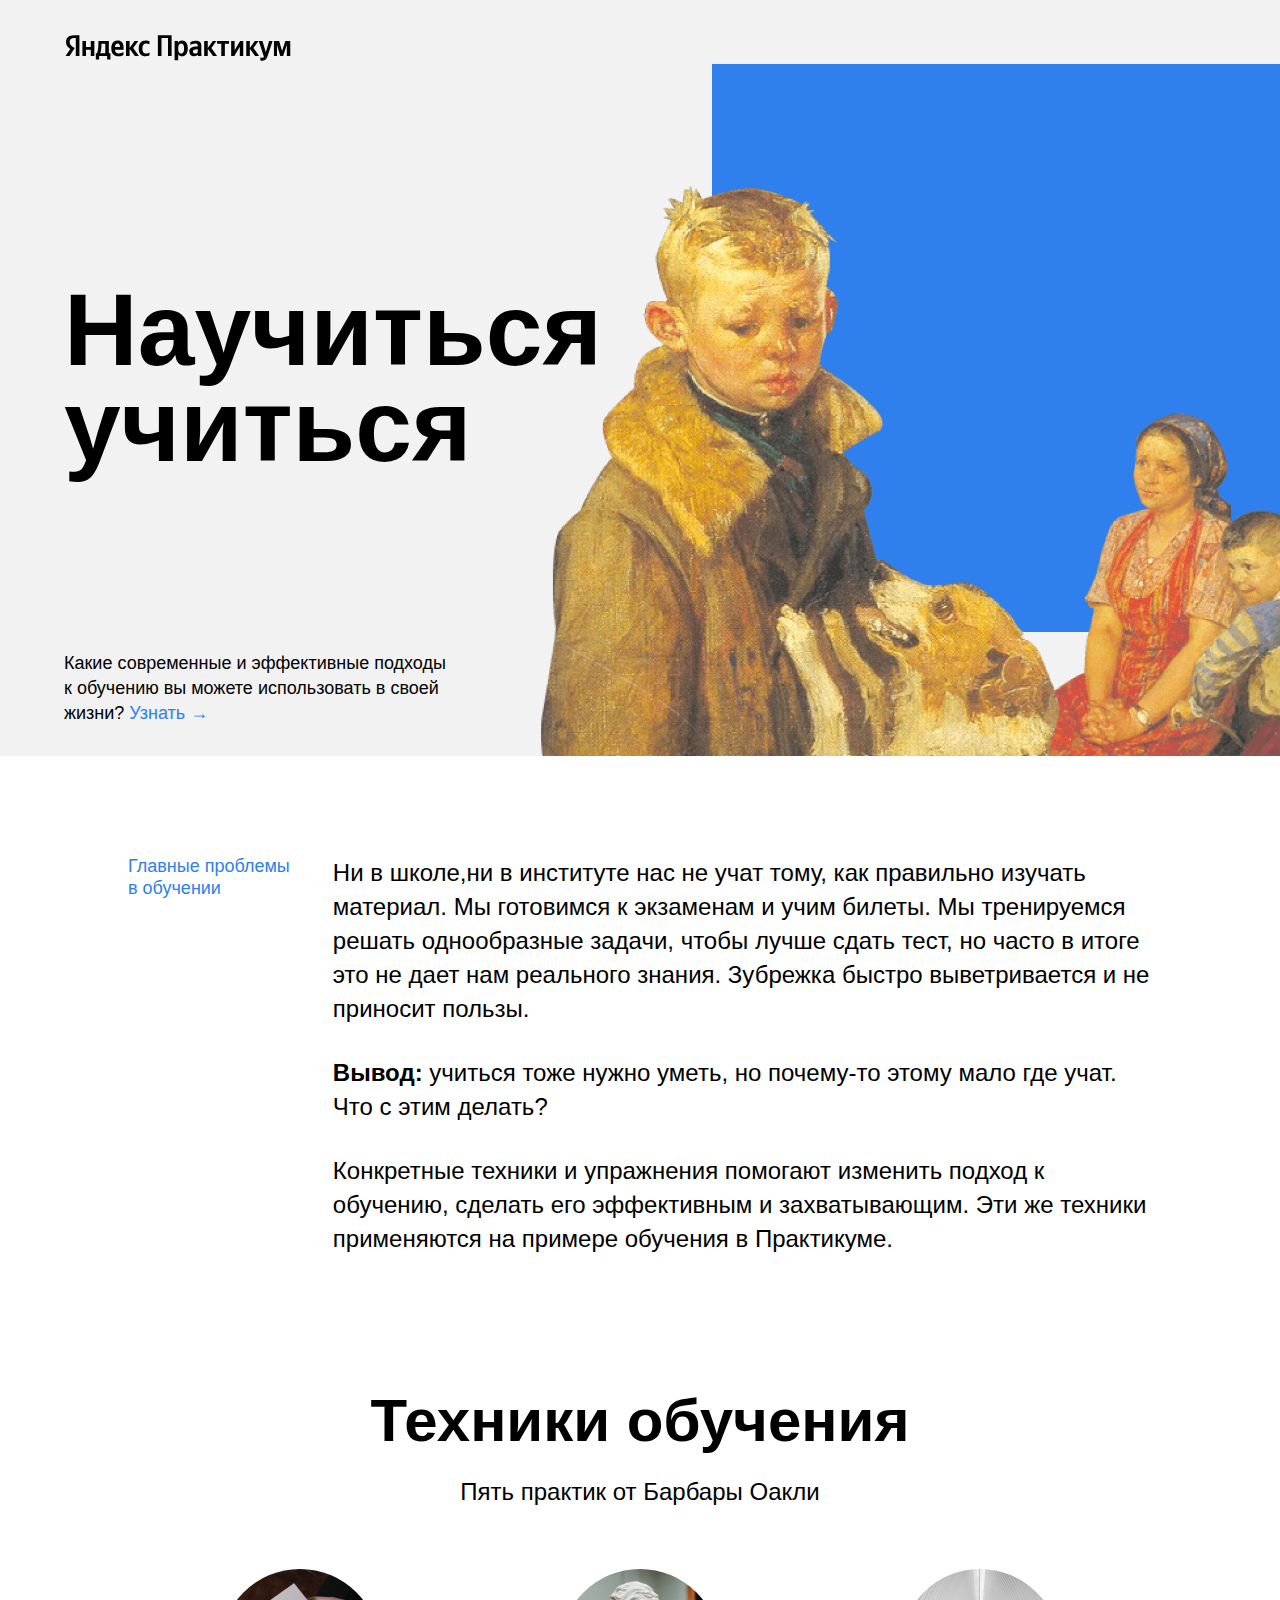
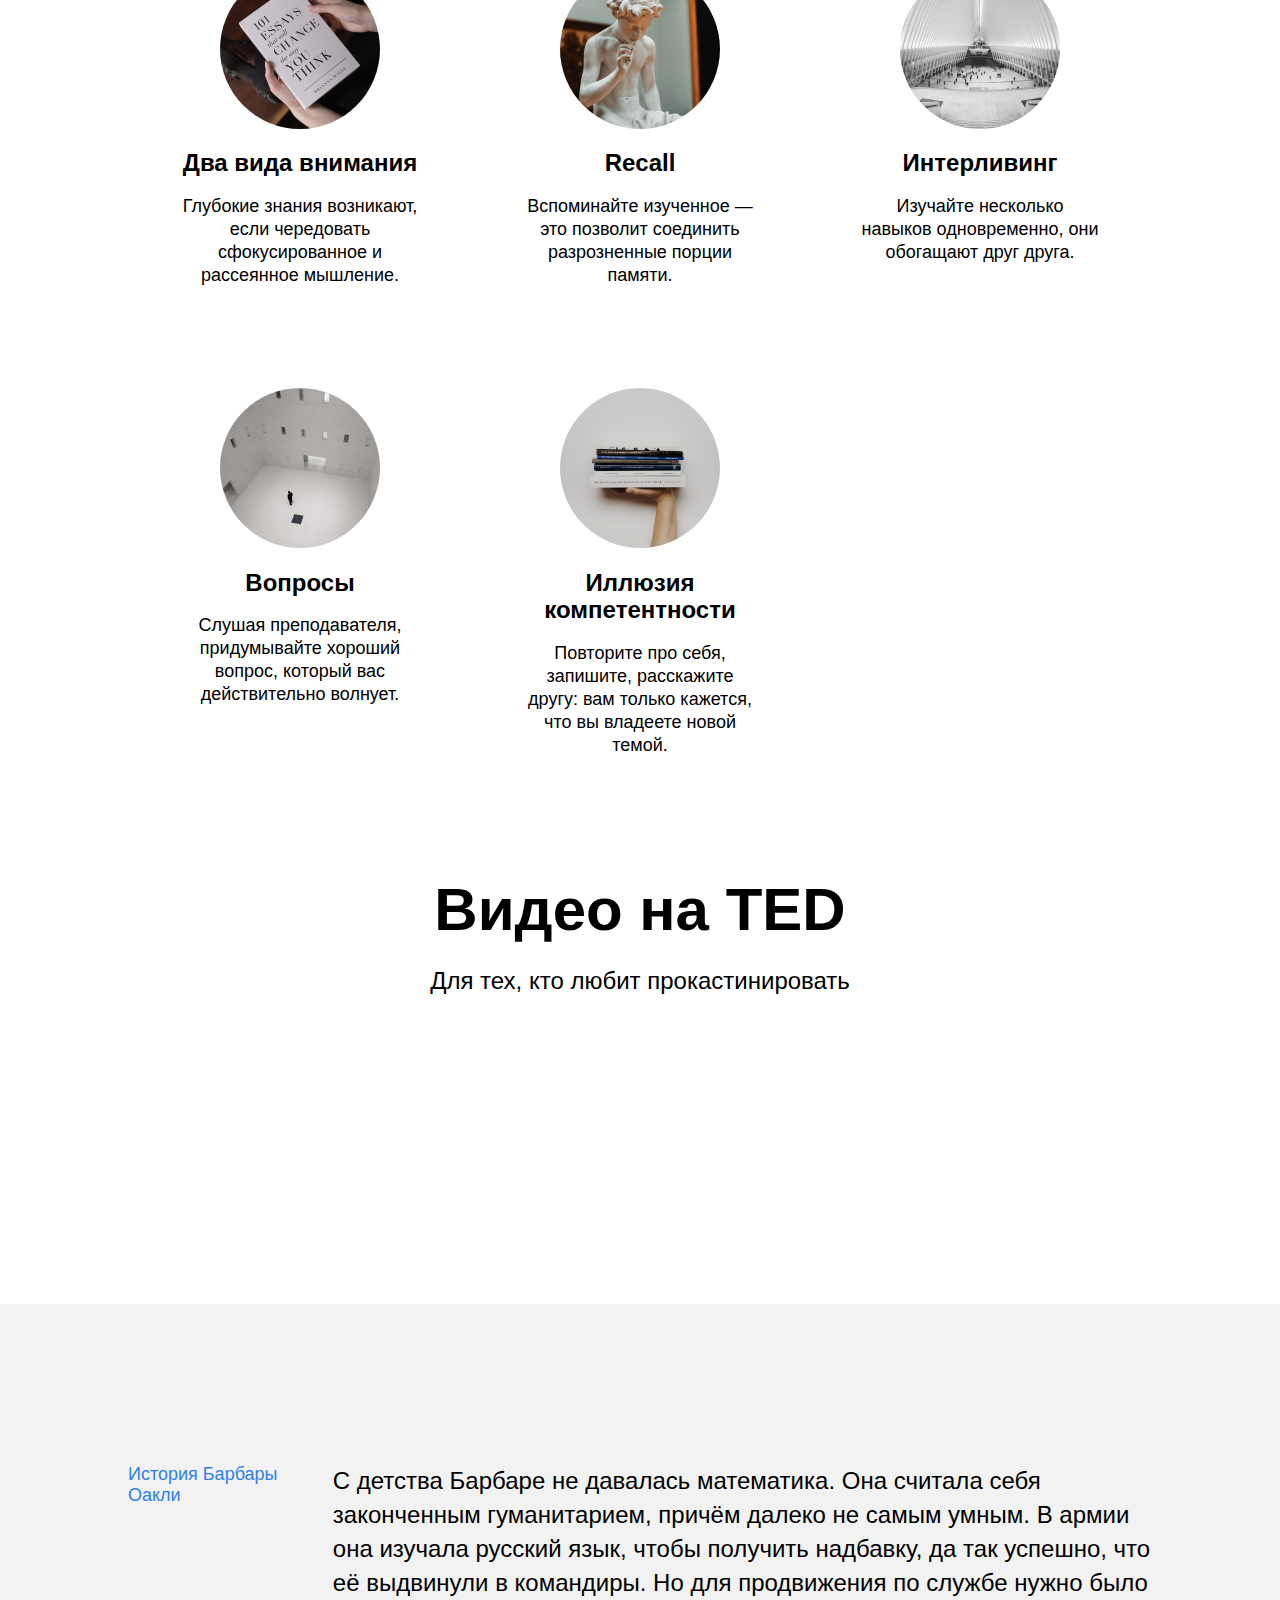
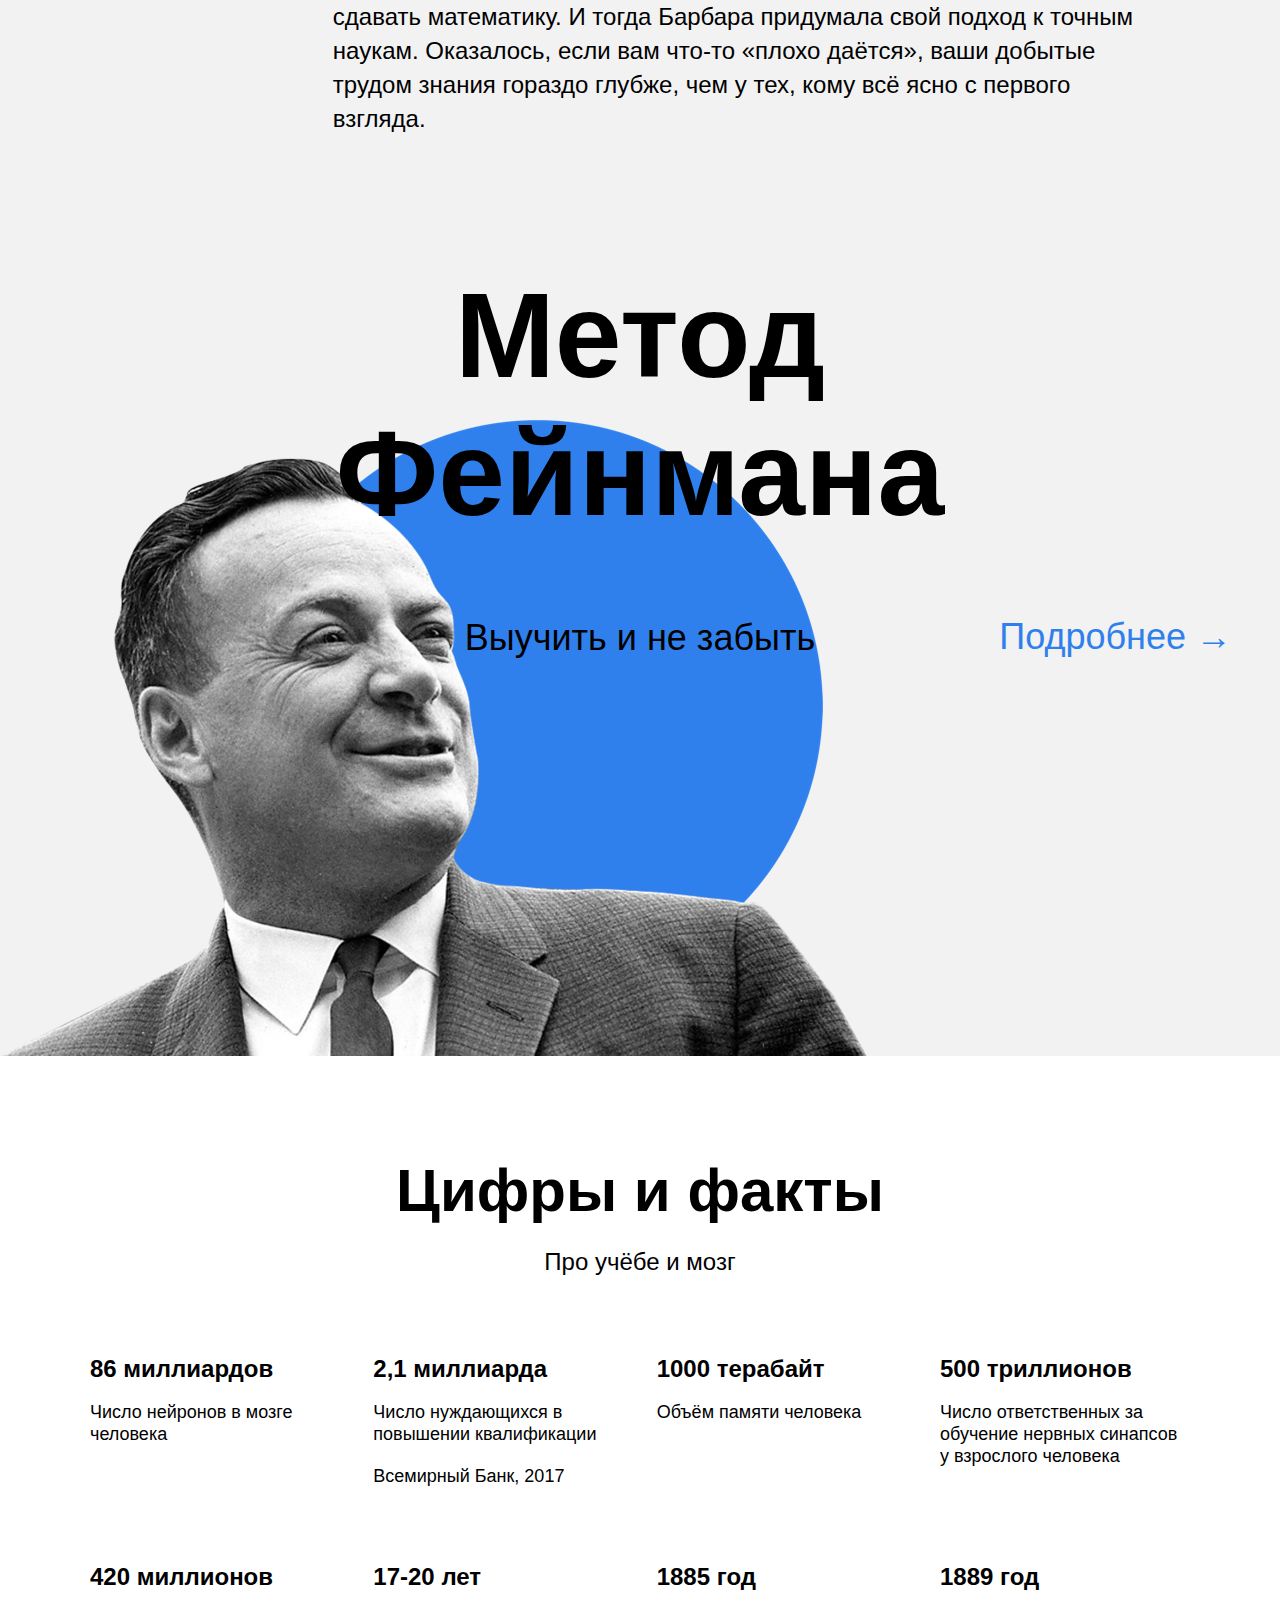
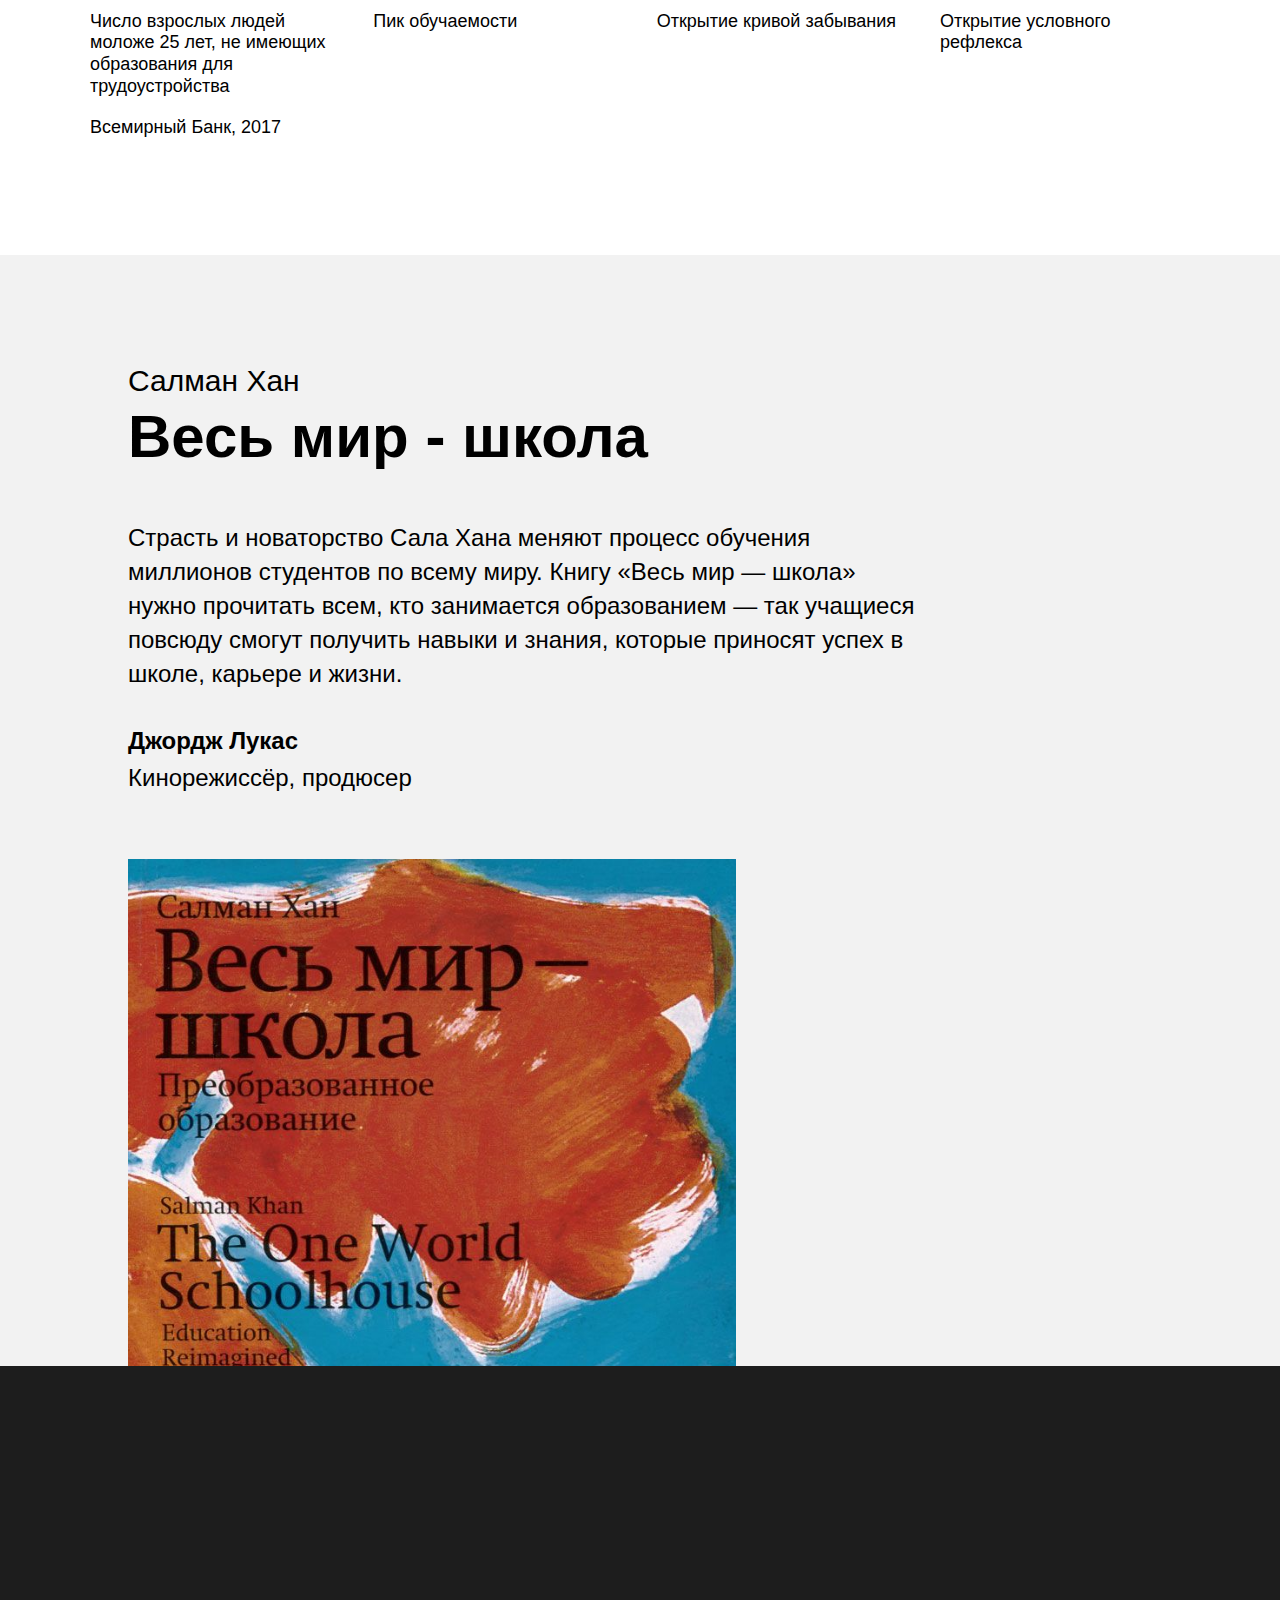
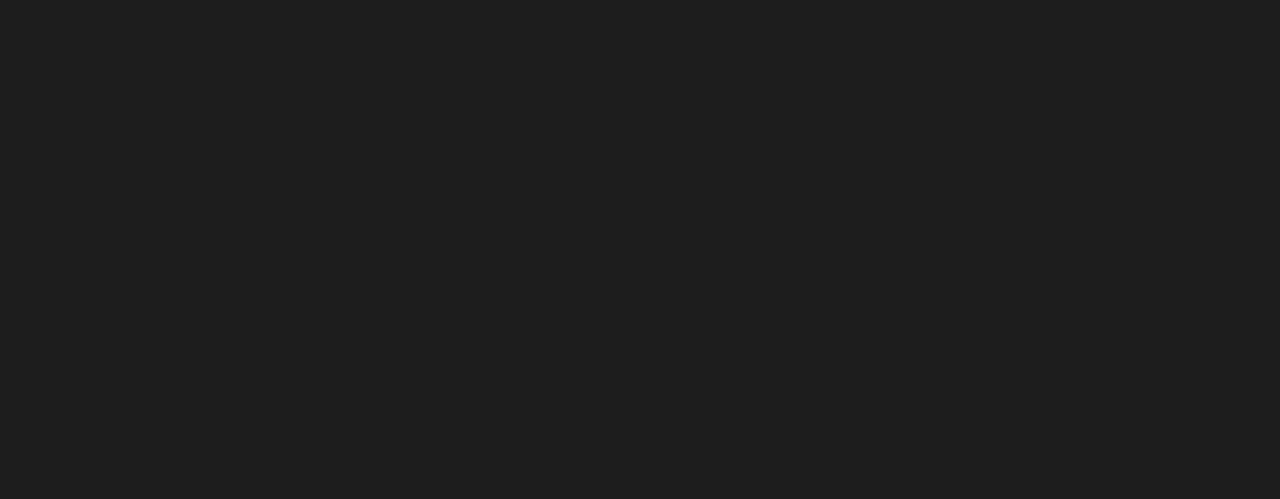
==== index.html @ 9d87e8eb "First sprint" ====
<!DOCTYPE html>
<html lang="ru">
<head>
  <meta charset="UTF-8">
  <meta name="viewport" content="width=device-width, initial-scale=1.0">
  <meta name="description" content="">
  <link rel="stylesheet" href="./assets/normalize.css">
  <link rel="stylesheet" href="./pages/homepage.css">
  <title>Яндекс.Практикум</title>
</head>
<body>
  <div class="page">
    <header class="header">
      <div class="header__logo"><img src="./assets/images/logo_place_header.svg" alt="Яндекс Практикум"></div>
      <h1 class="header__title">Научиться учиться</h1>
      <p class="header__subtitle">Какие современные и эффективные подходы к обучению вы можете использовать в своей жизни? <a class="header__link" href="#" target="_blank">Узнать →</a></p>
      <div class="header__illustration"><img src="./assets/images/header-image.png" alt="Мальчик с собакой"></div>
      <div class="header__square rotate"></div>
    </header>

    <div class="content">

      <section class="description">
        <div class="two__columns">
          <h1 class="two__columns-brief">Главные проблемы в обучении</h1>
          <div class="two__columns-main-text">
            <p class="two__columns-paragraph">
              Ни в школе,ни в институте нас не учат тому, как правильно
              изучать материал. Мы готовимся к экзаменам и учим билеты. Мы
              тренируемся решать однообразные задачи, чтобы лучше сдать тест,
              но часто в итоге это не дает нам реального знания. Зубрежка
              быстро выветривается и не приносит пользы.
            </p>
            <p class="two__columns-paragraph">
              <span class="two__columns-span-accent">Вывод:</span> учиться
              тоже нужно уметь, но почему-то этому мало где учат. Что с этим
              делать?
            </p>
            <p class="two__columns-paragraph">
              Конкретные техники и упражнения помогают изменить подход к
              обучению, сделать его эффективным и захватывающим. Эти же
              техники применяются на примере обучения в Практикуме.
            </p>
          </div>
        </div>
      </section>


      <section class="techniques">
        <h2 class="section__title">Техники обучения</h2>
        <p class="section__subtitle">Пять практик от Барбары Оакли</p>
        <div class="cards">
          <div class="cards__item">
            <img class="cards__image" src="./assets/images/cards-attention.png" alt="Два вида внимания">
            <h1 class="cards__title">Два вида внимания</h1>
            <p class="cards__description">Глубокие знания возникают, если чередовать сфокусированное и рассеянное мышление.</p>
          </div>
          <div class="cards__item">
            <img class="cards__image" src="./assets/images/cards-recall.png" alt="Recall">
            <h1 class="cards__title">Recall</h1>
            <p class="cards__description">Вспоминайте изученное — это позволит соединить разрозненные порции памяти.</p>
          </div>
          <div class="cards__item">
            <img class="cards__image" src="./assets/images/cards-interliving.png" alt="Интерливинг">
            <h1 class="cards__title">Интерливинг</h1>
            <p class="cards__description">Изучайте несколько навыков одновременно, они обогащают друг друга.</p>
          </div>
          <div class="cards__item">
            <img class="cards__image" src="./assets/images/cards-question.png" alt="Recall">
            <h1 class="cards__title">Вопросы</h1>
            <p class="cards__description">Слушая преподавателя, придумывайте хороший вопрос, который вас действительно волнует.</p>
          </div>
          <div class="cards__item">
            <img class="cards__image" src="./assets/images/cards-competence.png" alt="Интерливинг">
            <h1 class="cards__title">Иллюзия компетентности</h1>
            <p class="cards__description">Повторите про себя, запишите, расскажите другу: вам только кажется, что вы владеете новой темой.</p>
          </div>
        </div>
      </section>


      <section class="video">
        <h2 class="section__title">Видео на TED</h2>
        <p class="section__subtitle">Для тех, кто любит прокастинировать</p>
        <div class="video__iframes">
            <div class="video__iframe"><iframe width="515" height="316" src="https://www.youtube.com/embed/arj7oStGLkU" title="YouTube video player" frameborder="0" allow="accelerometer; autoplay; clipboard-write; encrypted-media; gyroscope; picture-in-picture; web-share" allowfullscreen></iframe></div>
            <div class="video__iframe"><iframe width="515" height="316" src="https://www.youtube.com/embed/5MgBikgcWnY" title="YouTube video player" frameborder="0" allow="accelerometer; autoplay; clipboard-write; encrypted-media; gyroscope; picture-in-picture; web-share" allowfullscreen></iframe></div>
        </div>
      </section>


      <section class="oakley">
        <div class="two__columns">
            <h1 class="two__columns-brief">История Барбары Оакли</h1>
            <div class="two__columns-main-text">
              <p class="two__columns-paragraph">
                С детства Барбаре не давалась математика. Она считала себя законченным гуманитарием, причём далеко не самым умным. В армии она изучала русский язык, чтобы получить надбавку, да так успешно, что её выдвинули в командиры. Но для продвижения по службе нужно было сдавать математику. И тогда Барбара придумала свой подход к точным наукам. Оказалось, если вам что-то «плохо даётся», ваши добытые трудом знания гораздо глубже, чем у тех, кому всё ясно с первого взгляда.
              </p>
            </div>
        </div>        
      </section>


      <section class="feynman">
        <div class="feynman__title">
          <h1>Метод Фейнмана</h1>
        </div>
        <div class="feynman__subtitle">
          <p>Выучить и не забыть</p>         
        </div>
        <a href="#" class="feynman__link">Подробнее →</a>
        <div class="feynman__image">
        </div>
      </section>


      <section class="digits">
        <h2 class="section__title">Цифры и факты</h2>
        <p class="section__subtitle">Про учёбе и мозг</p>
        <div class="digits__table">
          <div class="digits__table-cell">
            <h1 class="digits__table-heading">86 миллиардов</h1>
            <p class="digits__table-text">Число нейронов в мозге человека</p>
          </div>
          <div class="digits__table-cell">
            <h1 class="digits__table-heading">2,1 миллиарда</h1>
            <p class="digits__table-text">Число нуждающихся в повышении квалификации </p>
            <p class="digits__table-text">Всемирный Банк, 2017</p>
          </div>
          <div class="digits__table-cell">
            <h1 class="digits__table-heading">1000 терабайт</h1>
            <p class="digits__table-text">Объём памяти человека</p>
          </div>
          <div class="digits__table-cell">
            <h1 class="digits__table-heading">500 триллионов</h1>
            <p class="digits__table-text">Число ответственных за обучение нервных синапсов у взрослого человека</p>
          </div>
          <div class="digits__table-cell">
            <h1 class="digits__table-heading">420 миллионов</h1>
            <p class="digits__table-text">Число взрослых людей моложе 25 лет, не имеющих образования для трудоустройства
            <p class="digits__table-text">Всемирный Банк, 2017</p>
            </p>
          </div>
          <div class="digits__table-cell">
            <h1 class="digits__table-heading">17-20 лет</h1>
            <p class="digits__table-text">Пик обучаемости</p>
          </div>
          <div class="digits__table-cell">
            <h1 class="digits__table-heading">1885 год</h1>
            <p class="digits__table-text">Открытие кривой забывания</p>
          </div>
          <div class="digits__table-cell">
            <h1 class="digits__table-heading">1889 год</h1>
            <p class="digits__table-text">Открытие условного рефлекса</p>
          </div>
        </div>
      </section>

      <section class="khan">
        <div class="khan__container">
          <p class="khan__author">Салман Хан</p>
          <h1 class="khan__title">Весь мир - школа</h1>
          <blockquote class="khan__quote">Страсть и новаторство Сала Хана меняют процесс обучения миллионов студентов по всему миру. Книгу «Весь мир — школа» нужно прочитать всем, кто занимается образованием — так учащиеся повсюду смогут получить навыки и знания, которые приносят успех в школе, карьере и жизни.</blockquote>
          <p class="khan__quote-author">Джордж Лукас</p>
          <div class="khan__quote-author-subline">Кинорежиссёр, продюсер</div>
          <div class="khan__book-container">
            <div class="khan__book-pic">
              <img src="./assets/images/khan-book.jpg" alt="Книга Салман Хана Весь мир — школа">
            </div>
            <a href="#" class="khan__buy-link">Купить книгу →</a>
          </div>
        </div>
      </section>

      <section class="kaufman">
        <div class="triangle"></div>
      </section>
      
    </div>
  </div>
</body>
</html>
---- pages/homepage.css ----
@import url(../assets/style.css);

.page {
    min-width: 1100px;
    max-width: 1600px;
    font-family: "Helvetica Neue", Arial, sans-serif;
    background: #ffffff;
    margin: 0 auto;
}
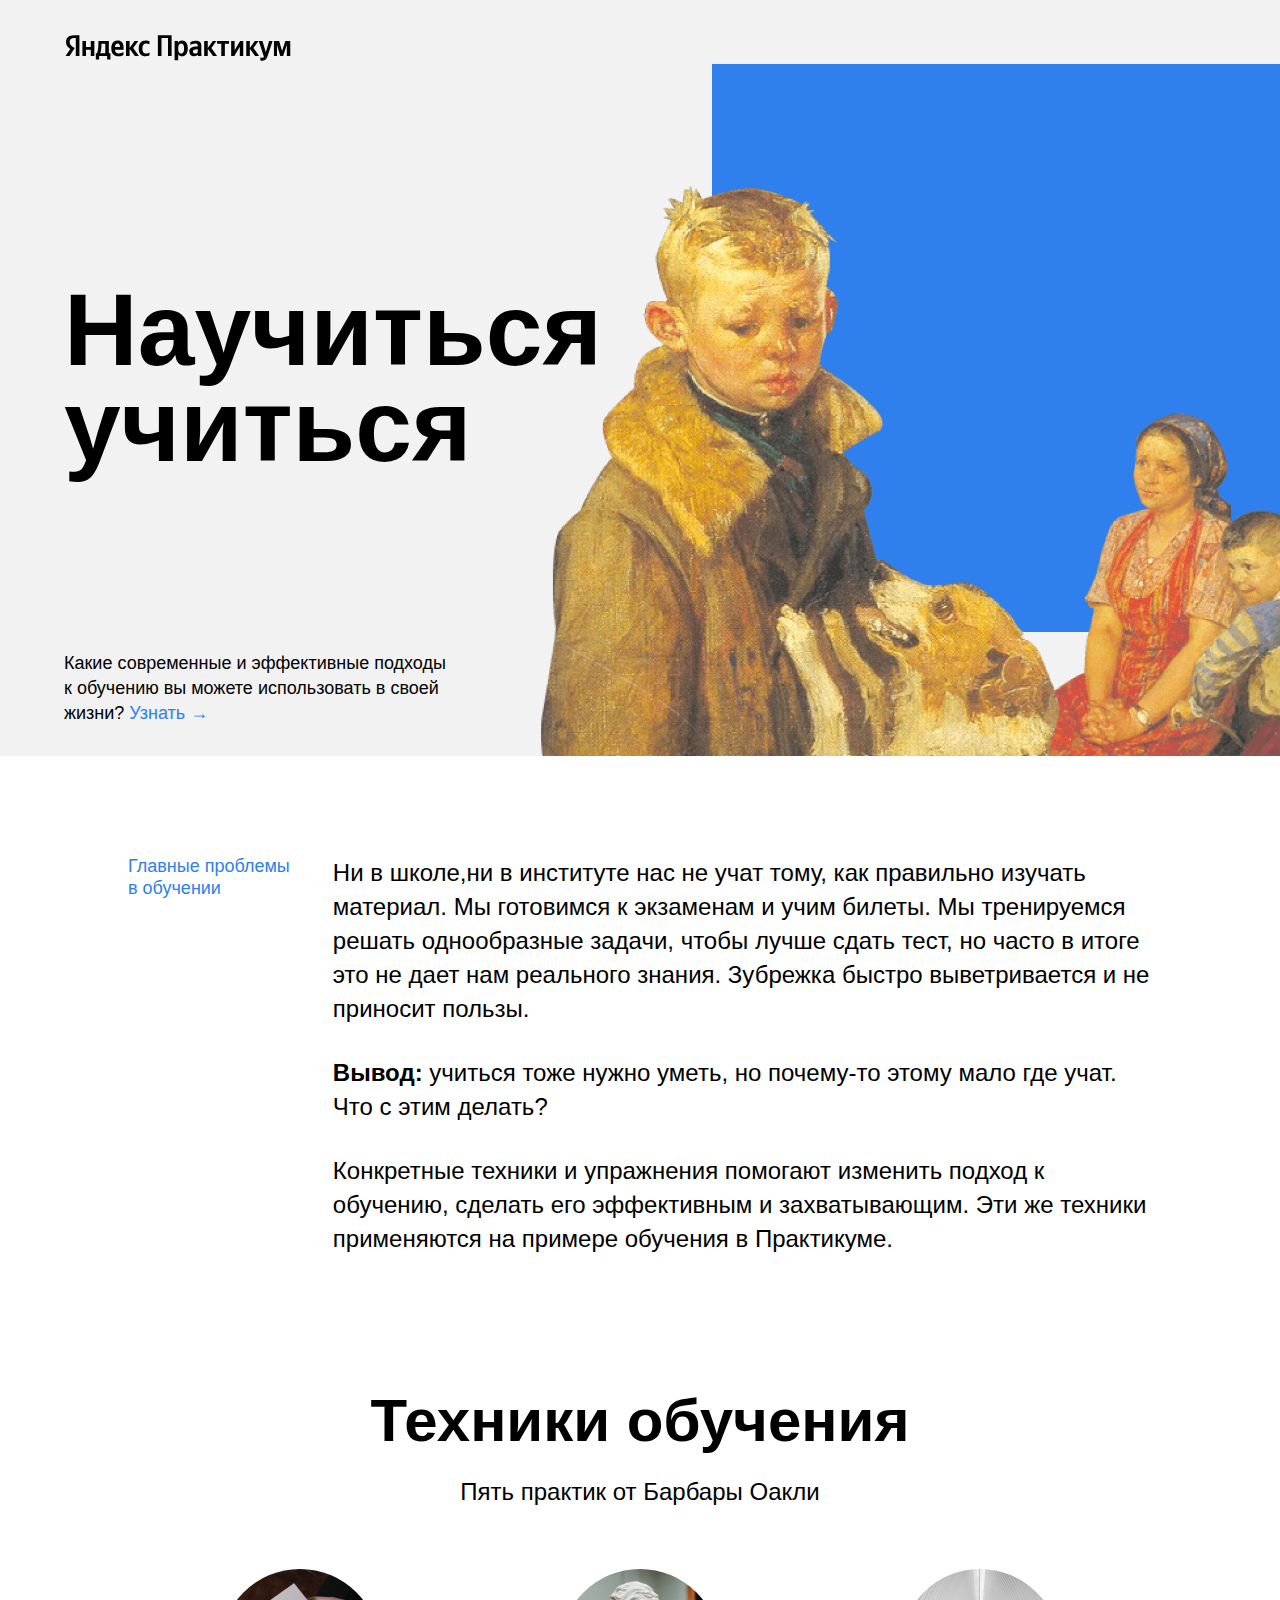
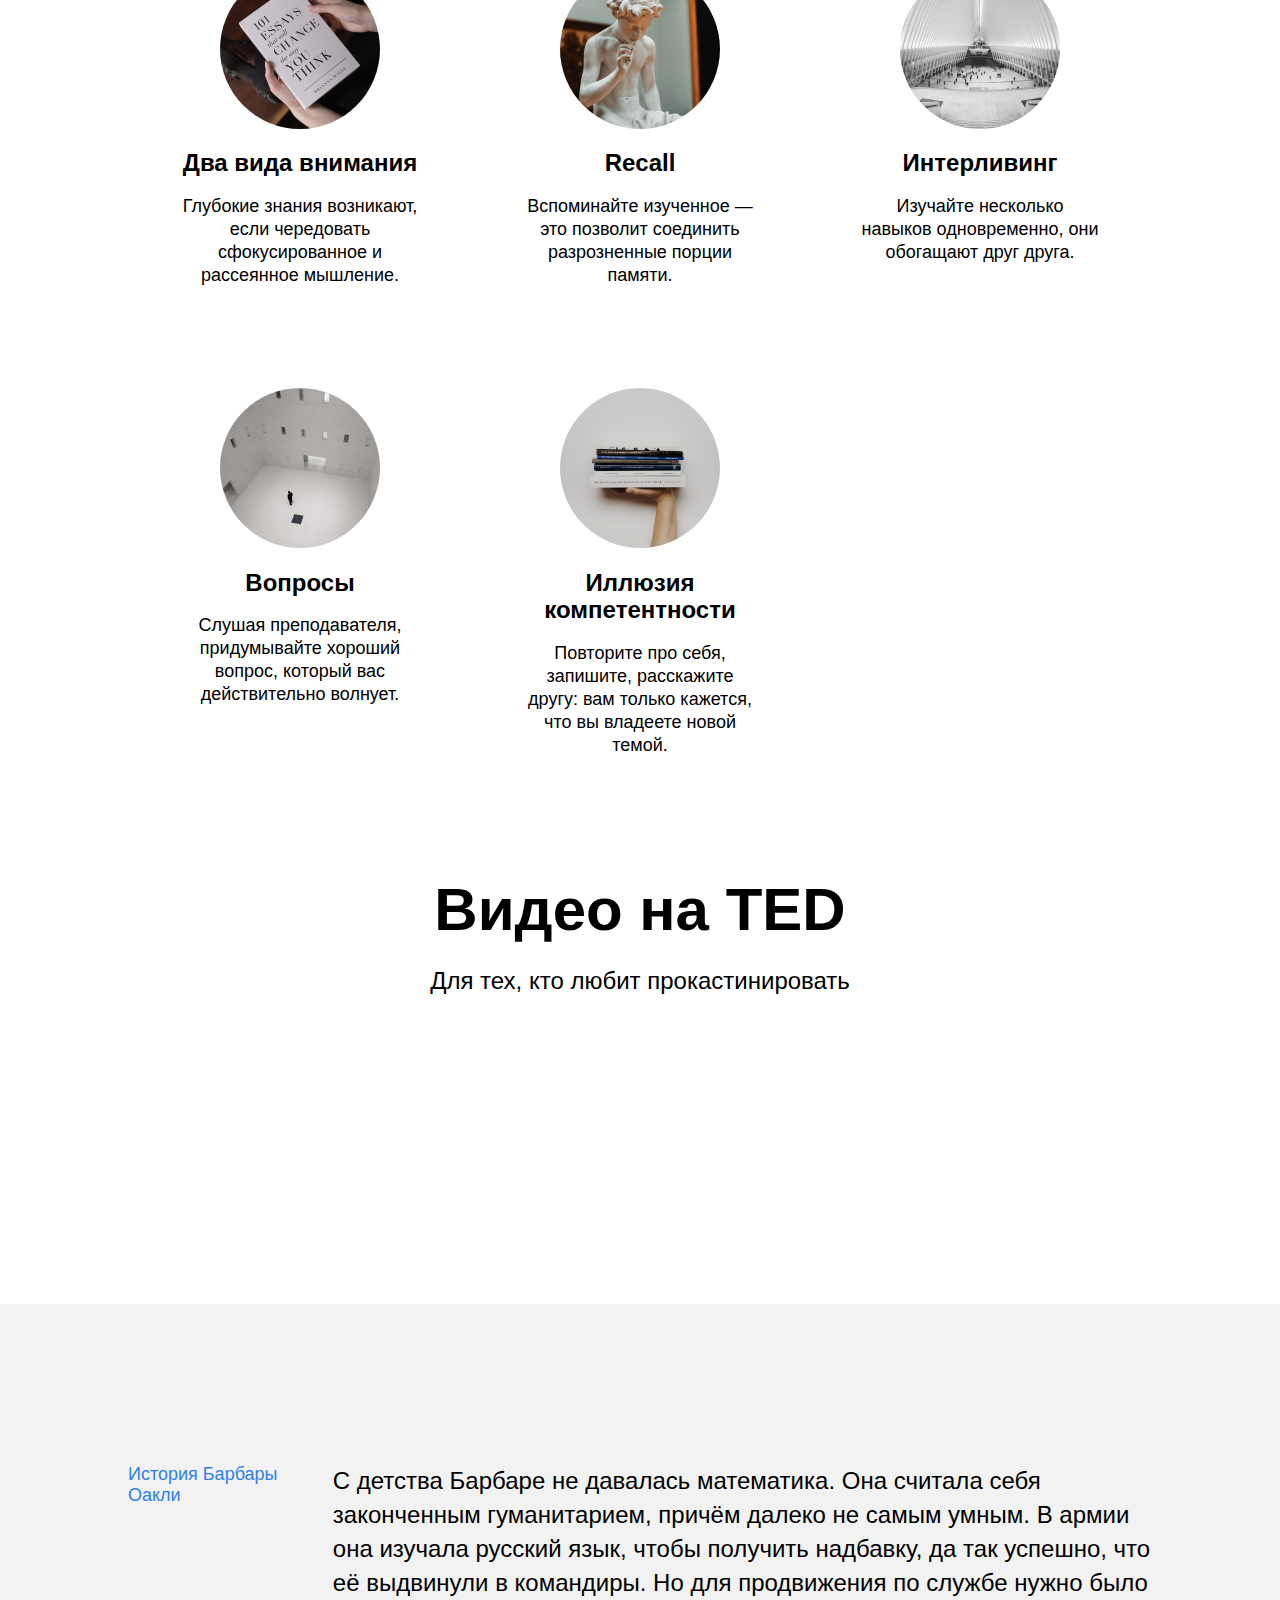
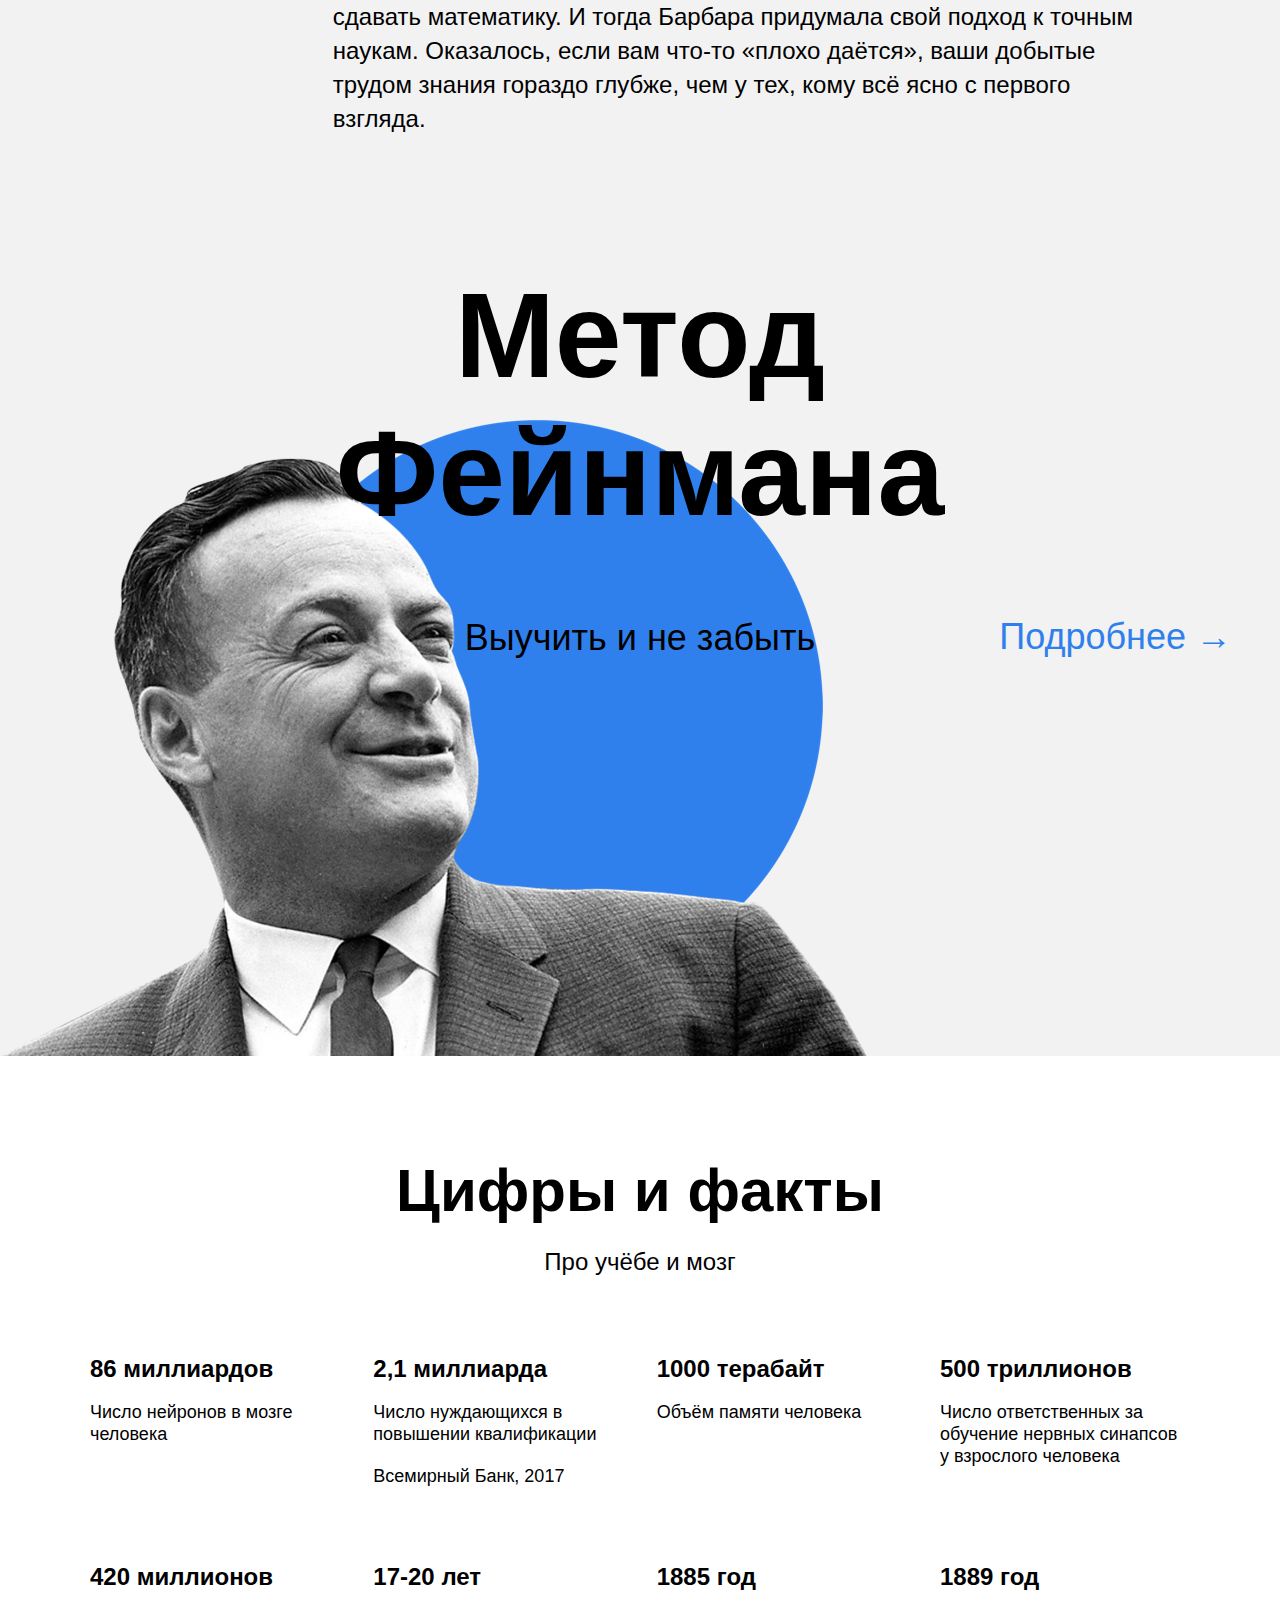
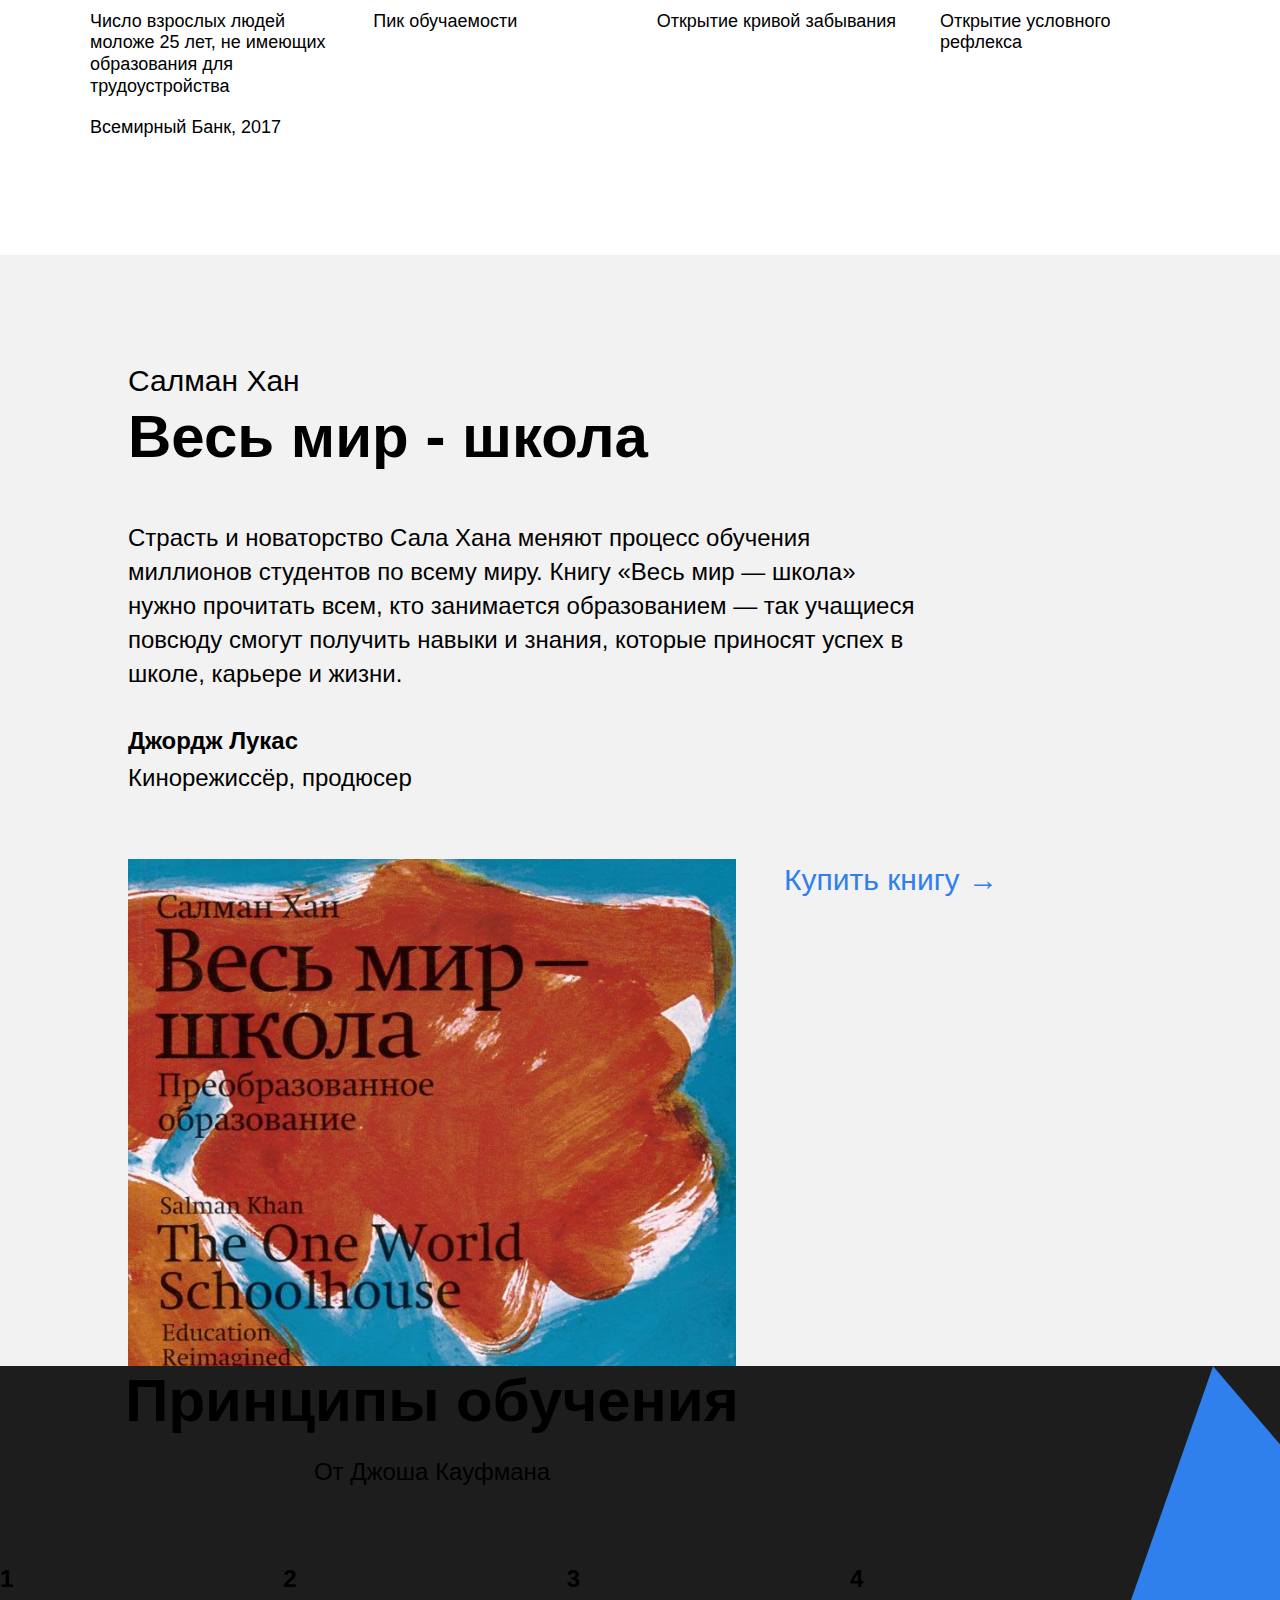
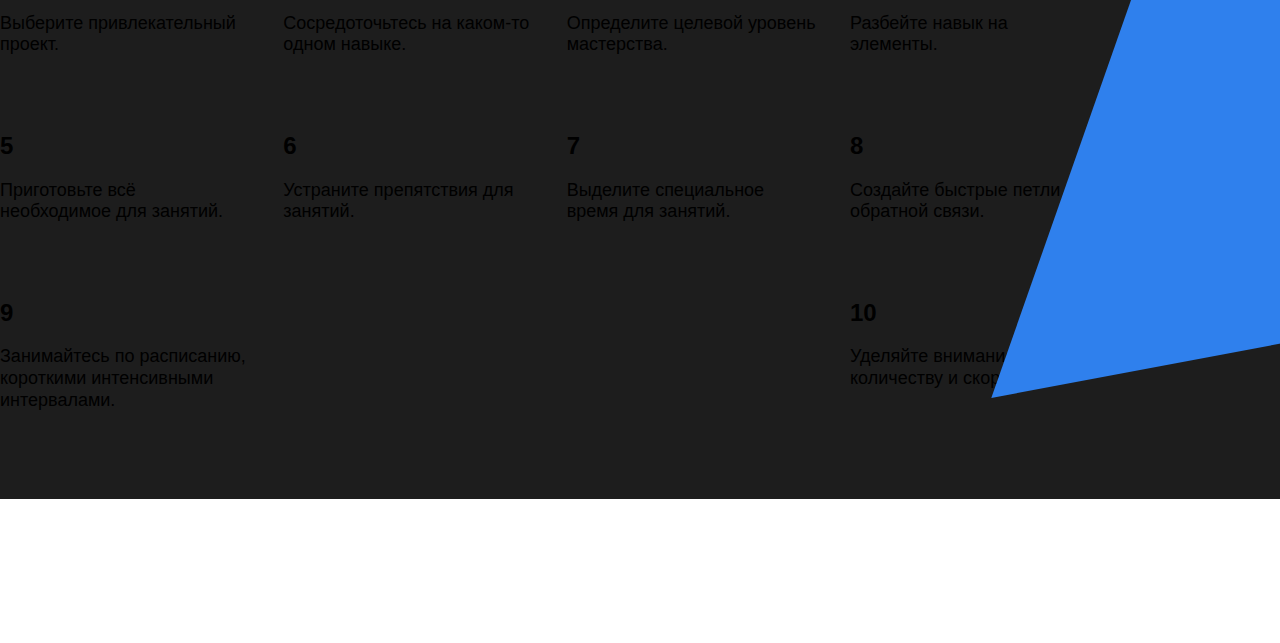
==== commit a4481b74: "Update tables" ====
--- a/index.html
+++ b/index.html
@@ -117,41 +117,41 @@
       <section class="digits">
         <h2 class="section__title">Цифры и факты</h2>
         <p class="section__subtitle">Про учёбе и мозг</p>
-        <div class="digits__table">
-          <div class="digits__table-cell">
-            <h1 class="digits__table-heading">86 миллиардов</h1>
-            <p class="digits__table-text">Число нейронов в мозге человека</p>
-          </div>
-          <div class="digits__table-cell">
-            <h1 class="digits__table-heading">2,1 миллиарда</h1>
-            <p class="digits__table-text">Число нуждающихся в повышении квалификации </p>
-            <p class="digits__table-text">Всемирный Банк, 2017</p>
-          </div>
-          <div class="digits__table-cell">
-            <h1 class="digits__table-heading">1000 терабайт</h1>
-            <p class="digits__table-text">Объём памяти человека</p>
-          </div>
-          <div class="digits__table-cell">
-            <h1 class="digits__table-heading">500 триллионов</h1>
-            <p class="digits__table-text">Число ответственных за обучение нервных синапсов у взрослого человека</p>
-          </div>
-          <div class="digits__table-cell">
-            <h1 class="digits__table-heading">420 миллионов</h1>
-            <p class="digits__table-text">Число взрослых людей моложе 25 лет, не имеющих образования для трудоустройства
-            <p class="digits__table-text">Всемирный Банк, 2017</p>
-            </p>
-          </div>
-          <div class="digits__table-cell">
-            <h1 class="digits__table-heading">17-20 лет</h1>
-            <p class="digits__table-text">Пик обучаемости</p>
-          </div>
-          <div class="digits__table-cell">
-            <h1 class="digits__table-heading">1885 год</h1>
-            <p class="digits__table-text">Открытие кривой забывания</p>
-          </div>
-          <div class="digits__table-cell">
-            <h1 class="digits__table-heading">1889 год</h1>
-            <p class="digits__table-text">Открытие условного рефлекса</p>
+        <div class="table">
+          <div class="table-cell">
+            <h1 class="table-heading">86 миллиардов</h1>
+            <p class="table-text">Число нейронов в мозге человека</p>
+          </div>
+          <div class="table-cell">
+            <h1 class="table-heading">2,1 миллиарда</h1>
+            <p class="table-text">Число нуждающихся в повышении квалификации </p>
+            <p class="table-text">Всемирный Банк, 2017</p>
+          </div>
+          <div class="table-cell">
+            <h1 class="table-heading">1000 терабайт</h1>
+            <p class="table-text">Объём памяти человека</p>
+          </div>
+          <div class="table-cell">
+            <h1 class="table-heading">500 триллионов</h1>
+            <p class="table-text">Число ответственных за обучение нервных синапсов у взрослого человека</p>
+          </div>
+          <div class="table-cell">
+            <h1 class="table-heading">420 миллионов</h1>
+            <p class="table-text">Число взрослых людей моложе 25 лет, не имеющих образования для трудоустройства
+            <p class="table-text">Всемирный Банк, 2017</p>
+            </p>
+          </div>
+          <div class="table-cell">
+            <h1 class="table-heading">17-20 лет</h1>
+            <p class="table-text">Пик обучаемости</p>
+          </div>
+          <div class="table-cell">
+            <h1 class="table-heading">1885 год</h1>
+            <p class="table-text">Открытие кривой забывания</p>
+          </div>
+          <div class="table-cell">
+            <h1 class="table-heading">1889 год</h1>
+            <p class="table-text">Открытие условного рефлекса</p>
           </div>
         </div>
       </section>
@@ -173,7 +173,51 @@
       </section>
 
       <section class="kaufman">
-        <div class="triangle"></div>
+        <h2 class="section__title">Принципы обучения</h2>
+        <p class="section__subtitle">От Джоша Кауфмана</p>
+        <div class="table">
+          <div class="table-cell">
+            <h1 class="table-heading">1</h1>
+            <p class="table-text">Выберите привлекательный проект.</p>
+          </div>
+          <div class="table-cell">
+            <h1 class="table-heading">2</h1>
+            <p class="table-text">Сосредоточьтесь на каком-то одном навыке.</p>
+          </div>
+          <div class="table-cell">
+            <h1 class="table-heading">3</h1>
+            <p class="table-text">Определите целевой уровень мастерства.</p>
+          </div>
+          <div class="table-cell">
+            <h1 class="table-heading">4</h1>
+            <p class="table-text">Разбейте навык на элементы.</p>
+          </div>
+          <div class="table-cell">
+            <h1 class="table-heading">5</h1>
+            <p class="table-text">Приготовьте всё необходимое для занятий.</p>
+          </div>
+          <div class="table-cell">
+            <h1 class="table-heading">6</h1>
+            <p class="table-text">Устраните препятствия для занятий.</p>
+          </div>
+          <div class="table-cell">
+            <h1 class="table-heading">7</h1>
+            <p class="table-text">Выделите специальное время для занятий.</p>
+          </div>
+          <div class="table-cell">
+            <h1 class="table-heading">8</h1>
+            <p class="table-text">Создайте быстрые петли обратной связи.</p>
+          </div>
+          <div class="table-cell">
+            <h1 class="table-heading">9</h1>
+            <p class="table-text">Занимайтесь по расписанию, короткими интенсивными интервалами.</p>
+          </div>
+          <div class="table-cell">
+            <h1 class="table-heading">10</h1>
+            <p class="table-text">Уделяйте внимание количеству и скорости.</p>
+          </div>
+        </div>
+        <div class="kaufman__triangle"></div>
       </section>
       
     </div>
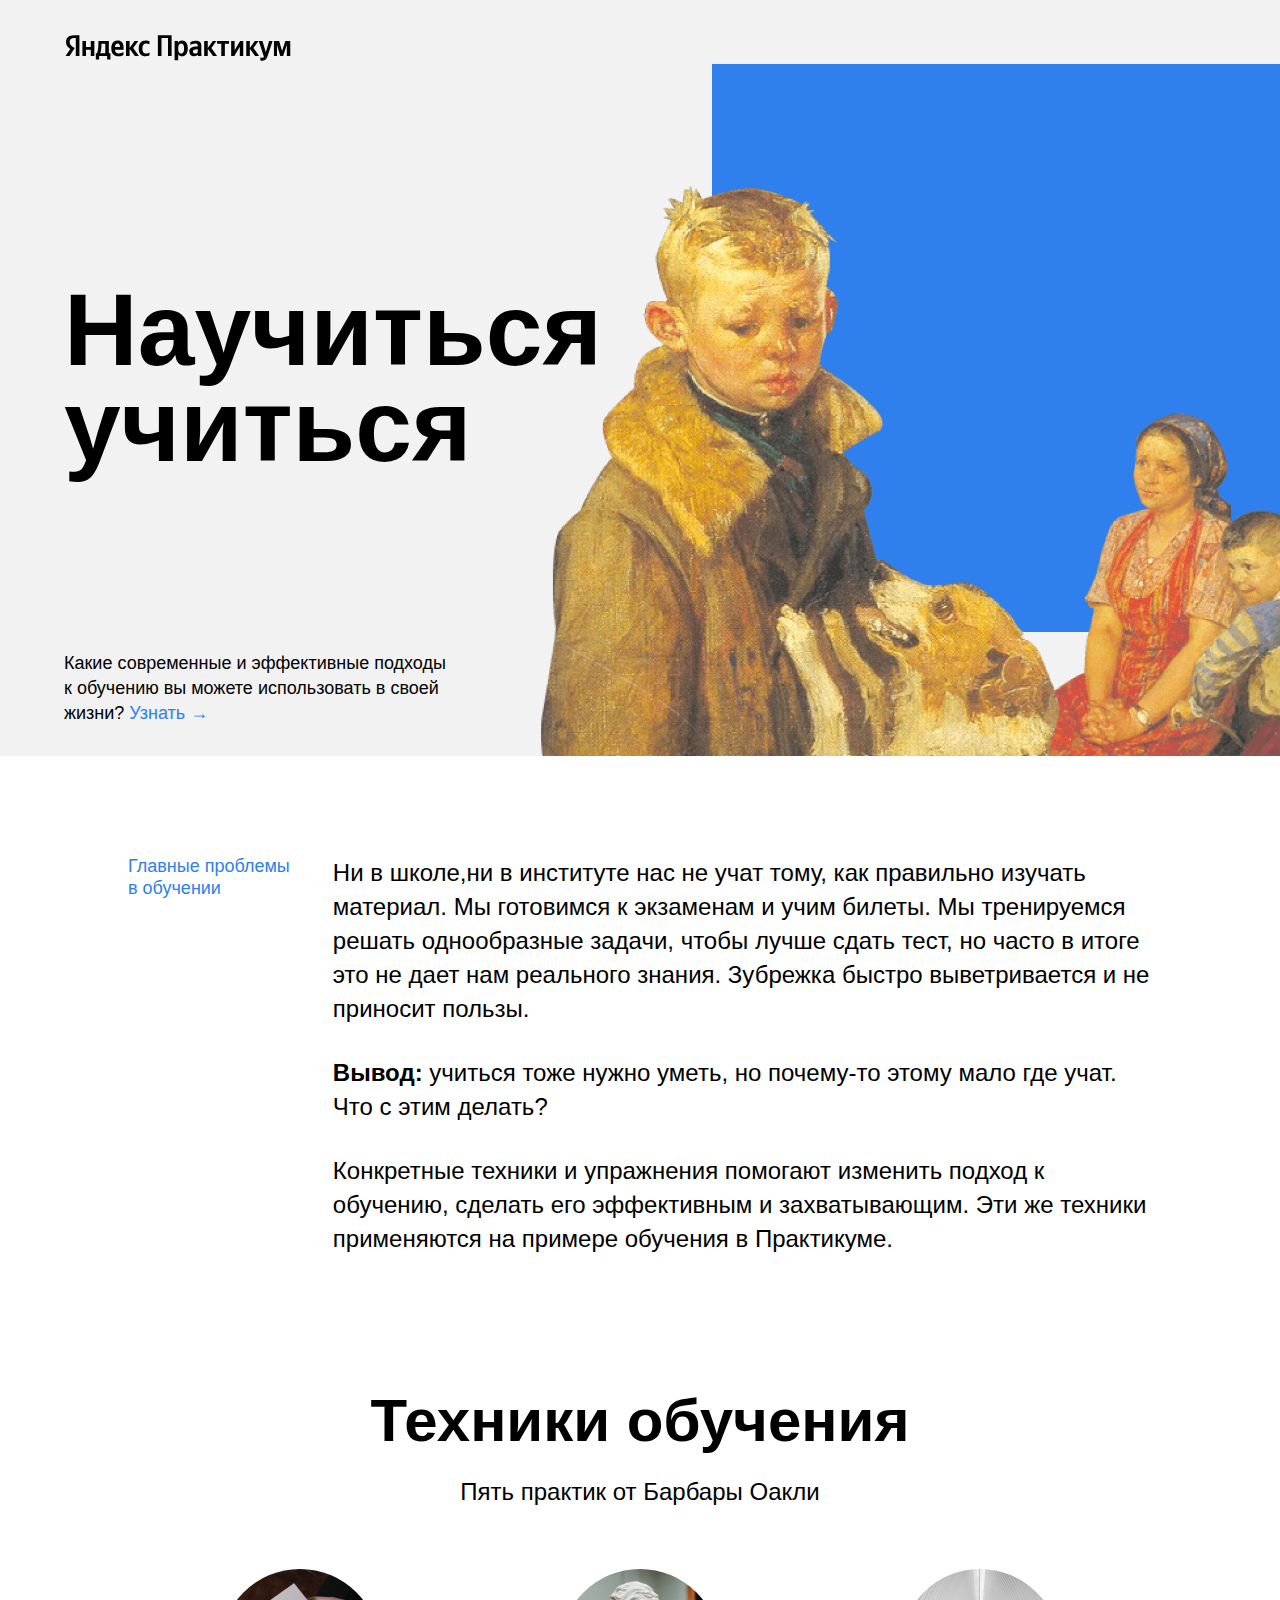
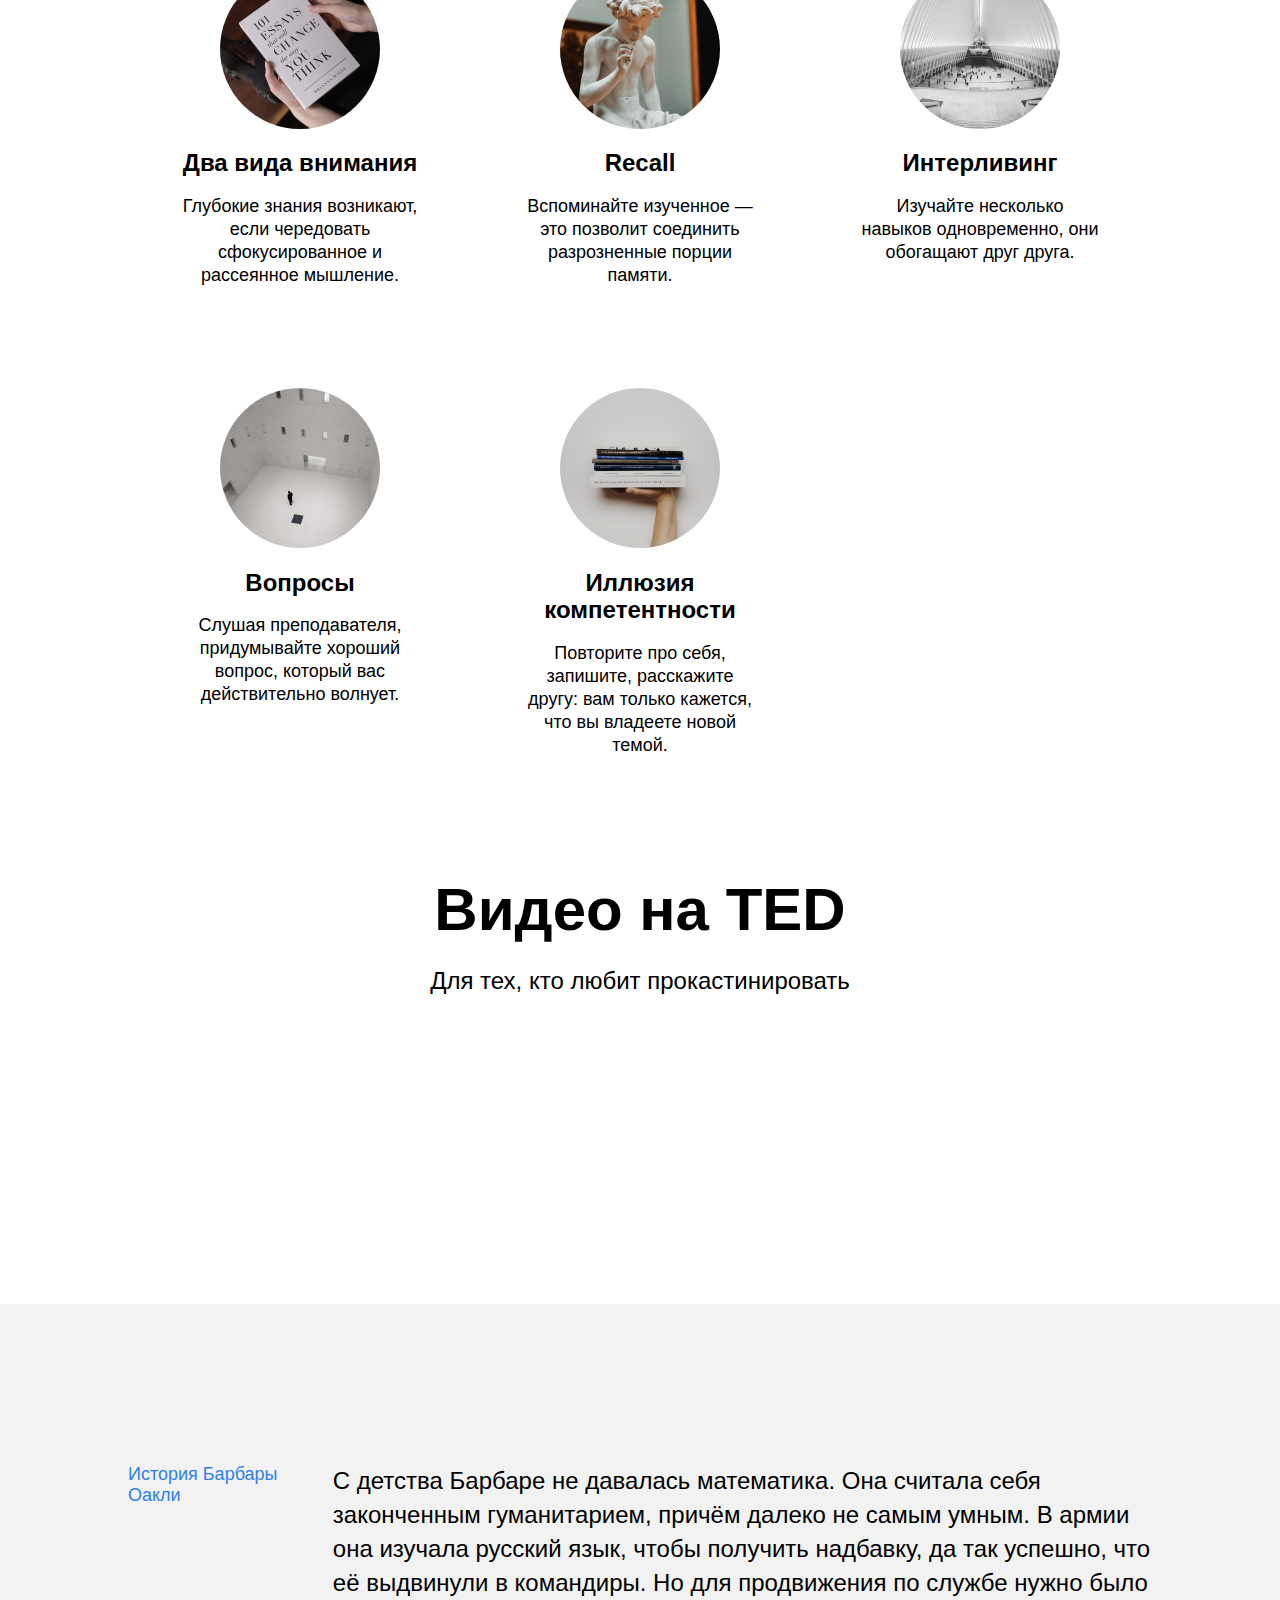
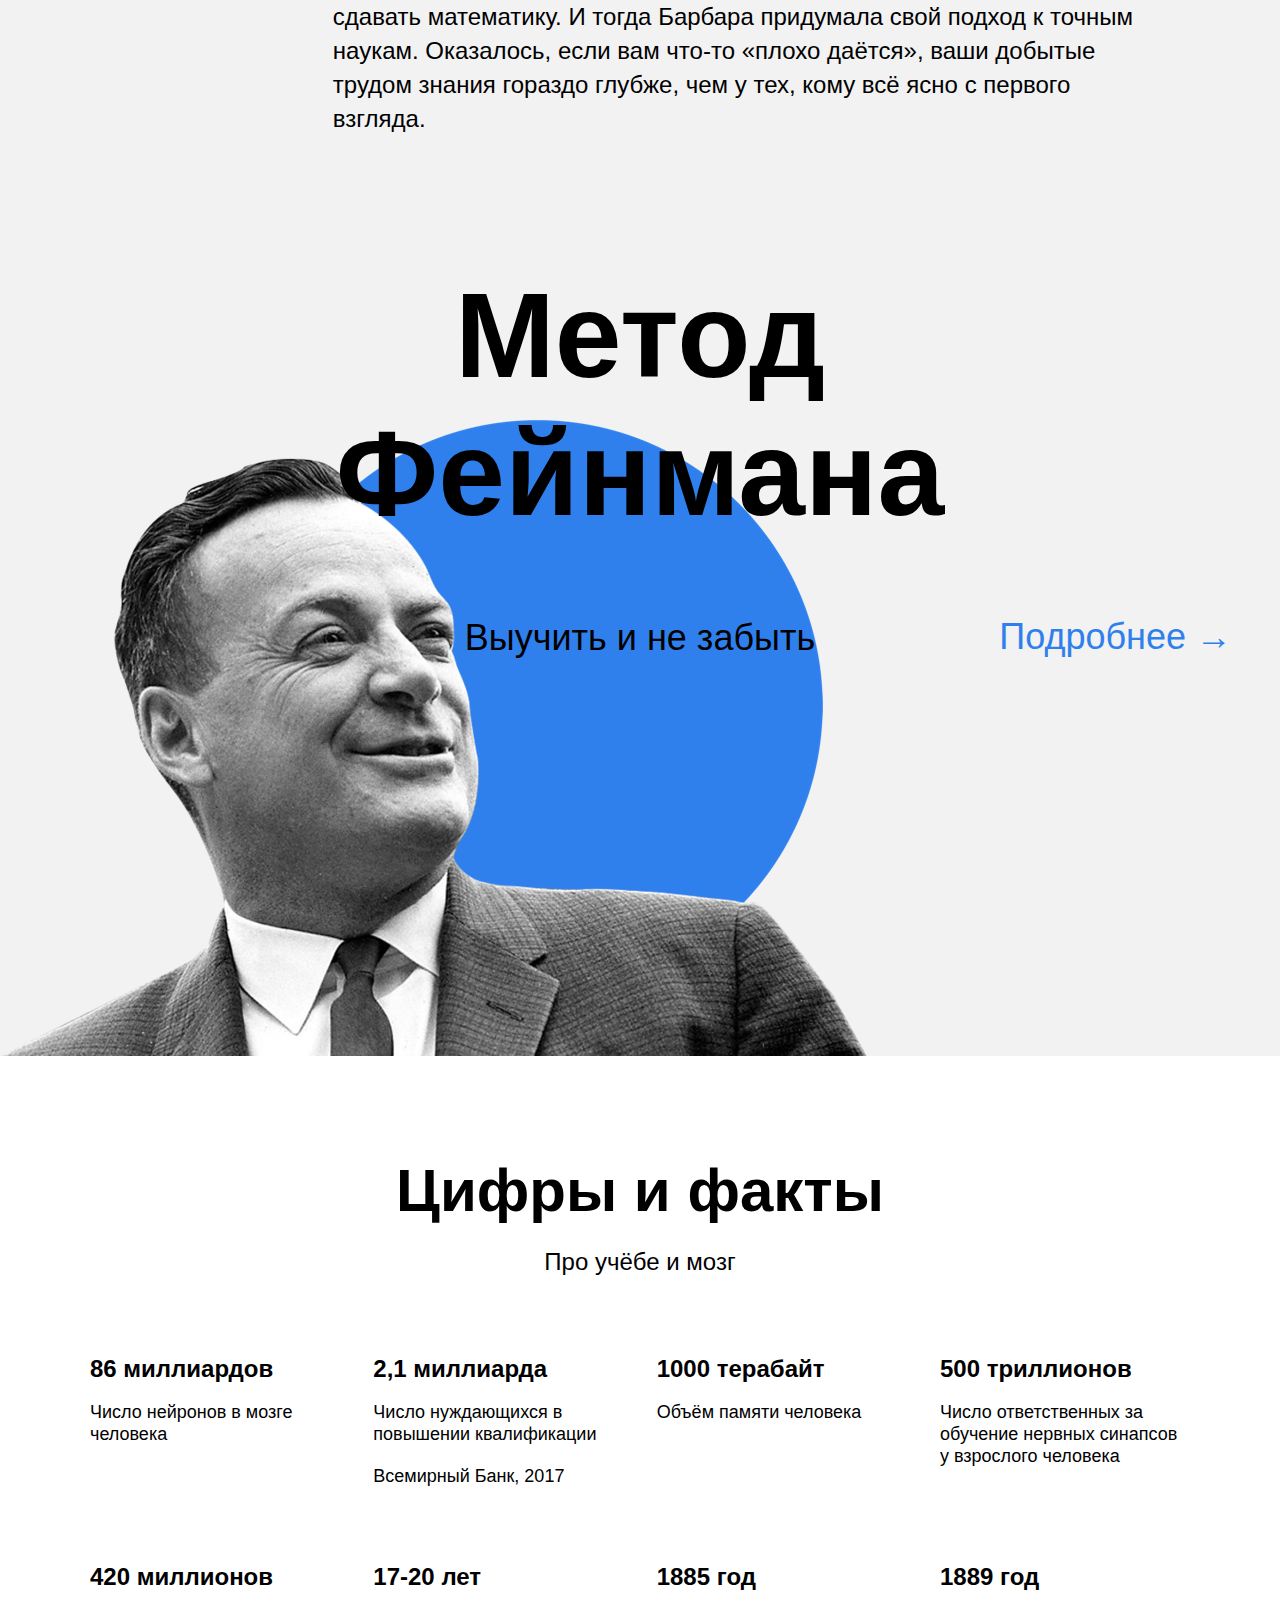
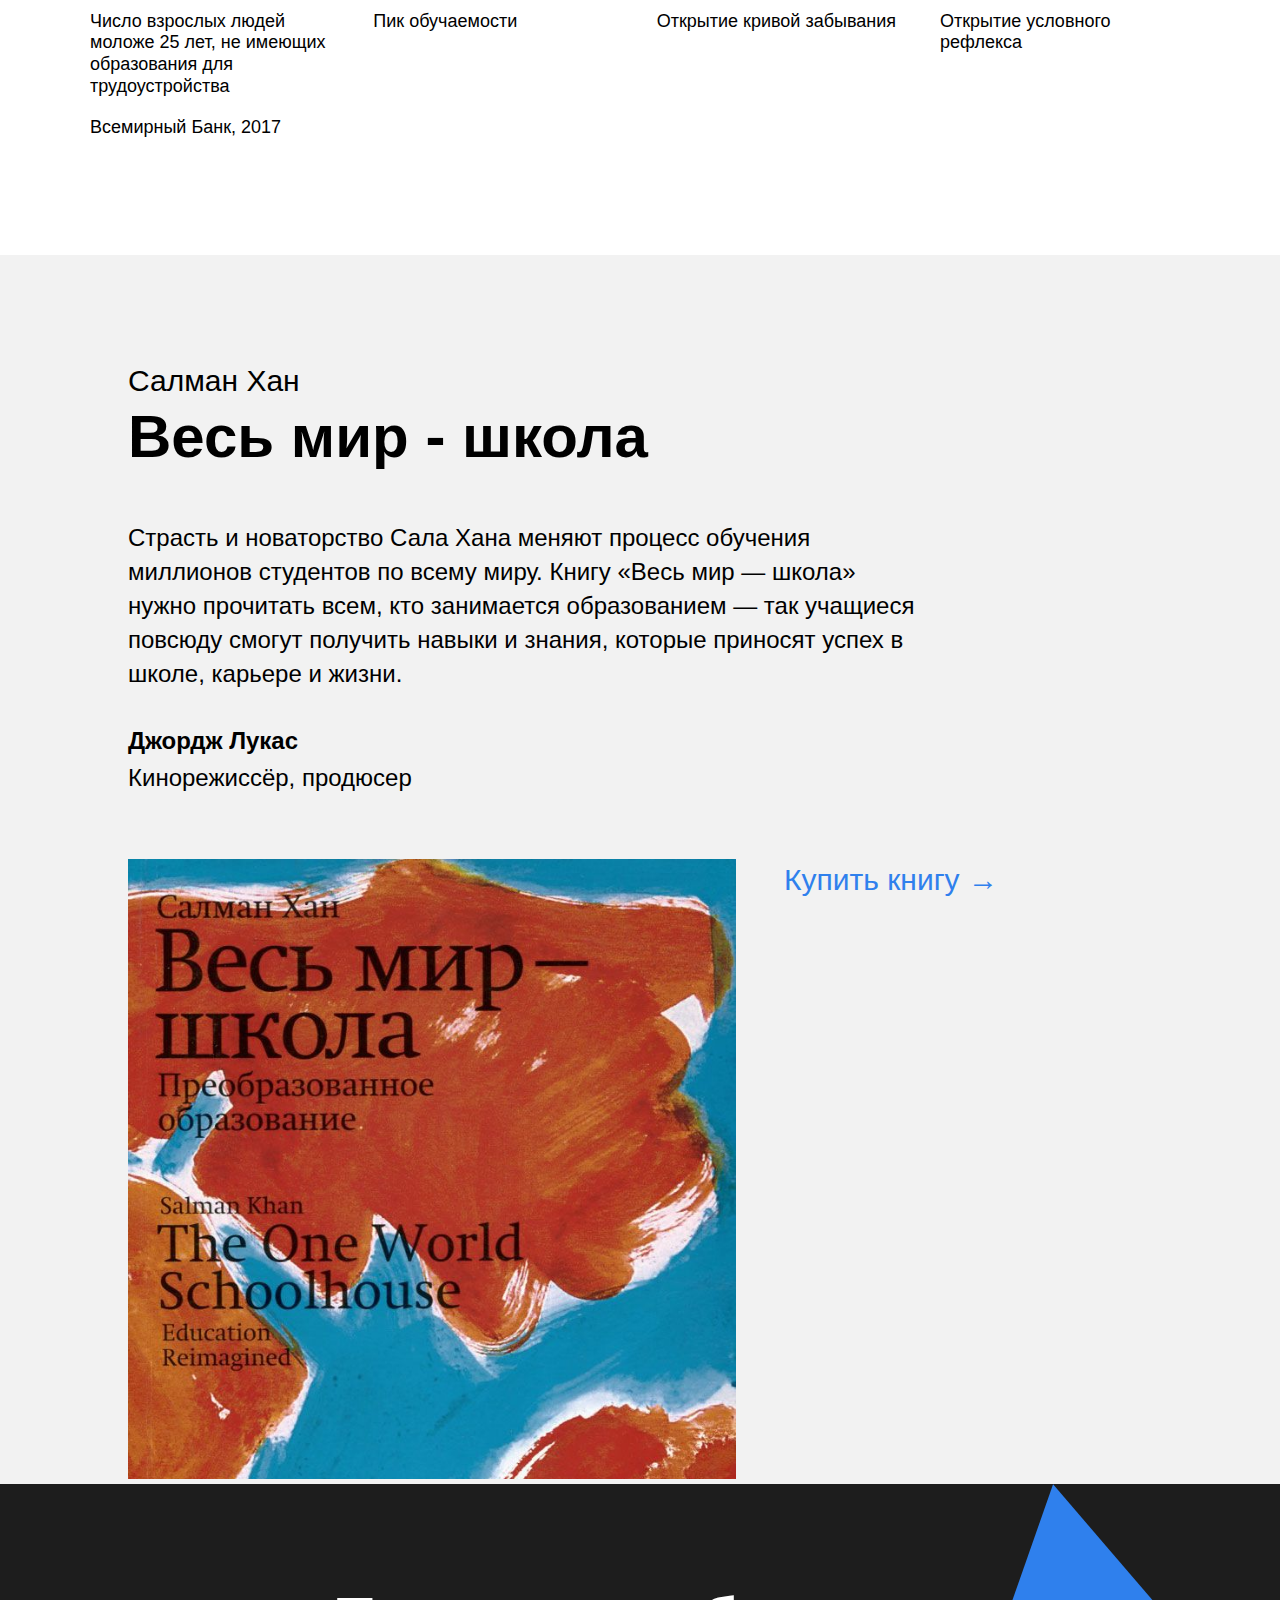
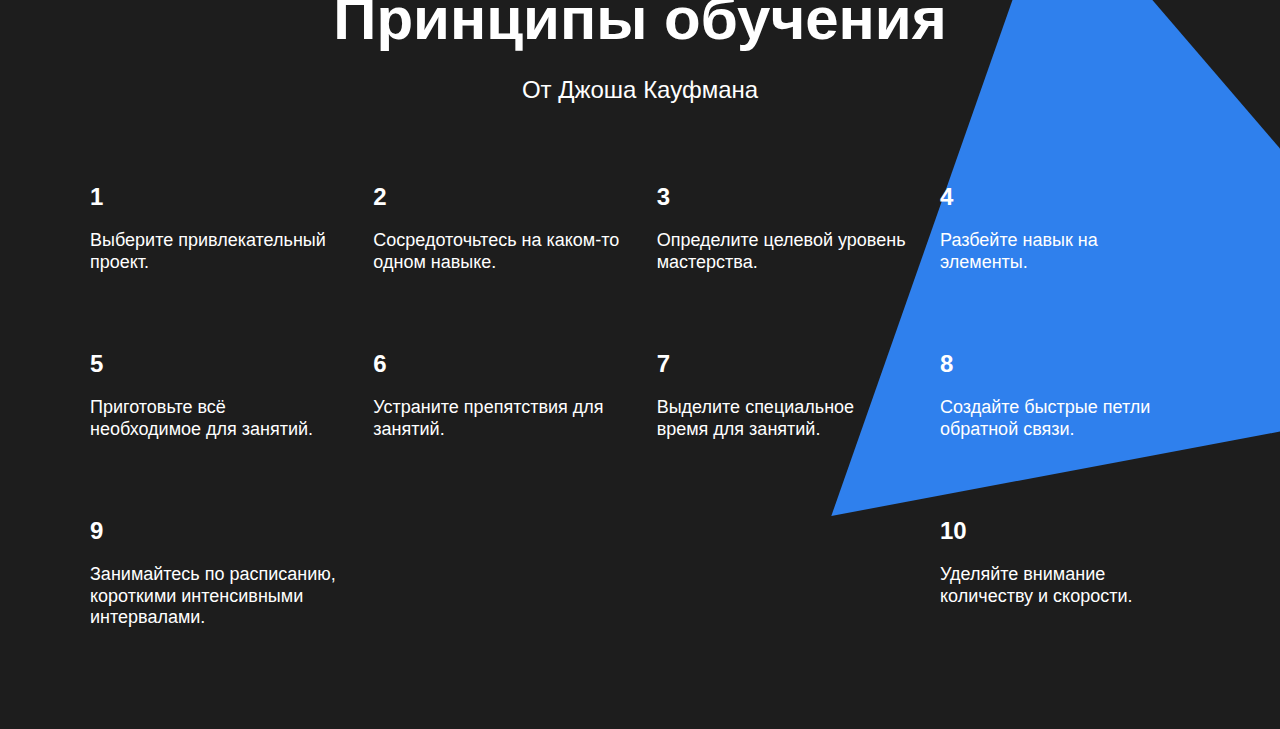
==== commit acda620e: "Обновил таблицу и добавил блок" ====
--- a/index.html
+++ b/index.html
@@ -217,7 +217,7 @@
             <p class="table-text">Уделяйте внимание количеству и скорости.</p>
           </div>
         </div>
-        <div class="kaufman__triangle"></div>
+        <div class="kaufman__triangle rotate"></div>
       </section>
       
     </div>
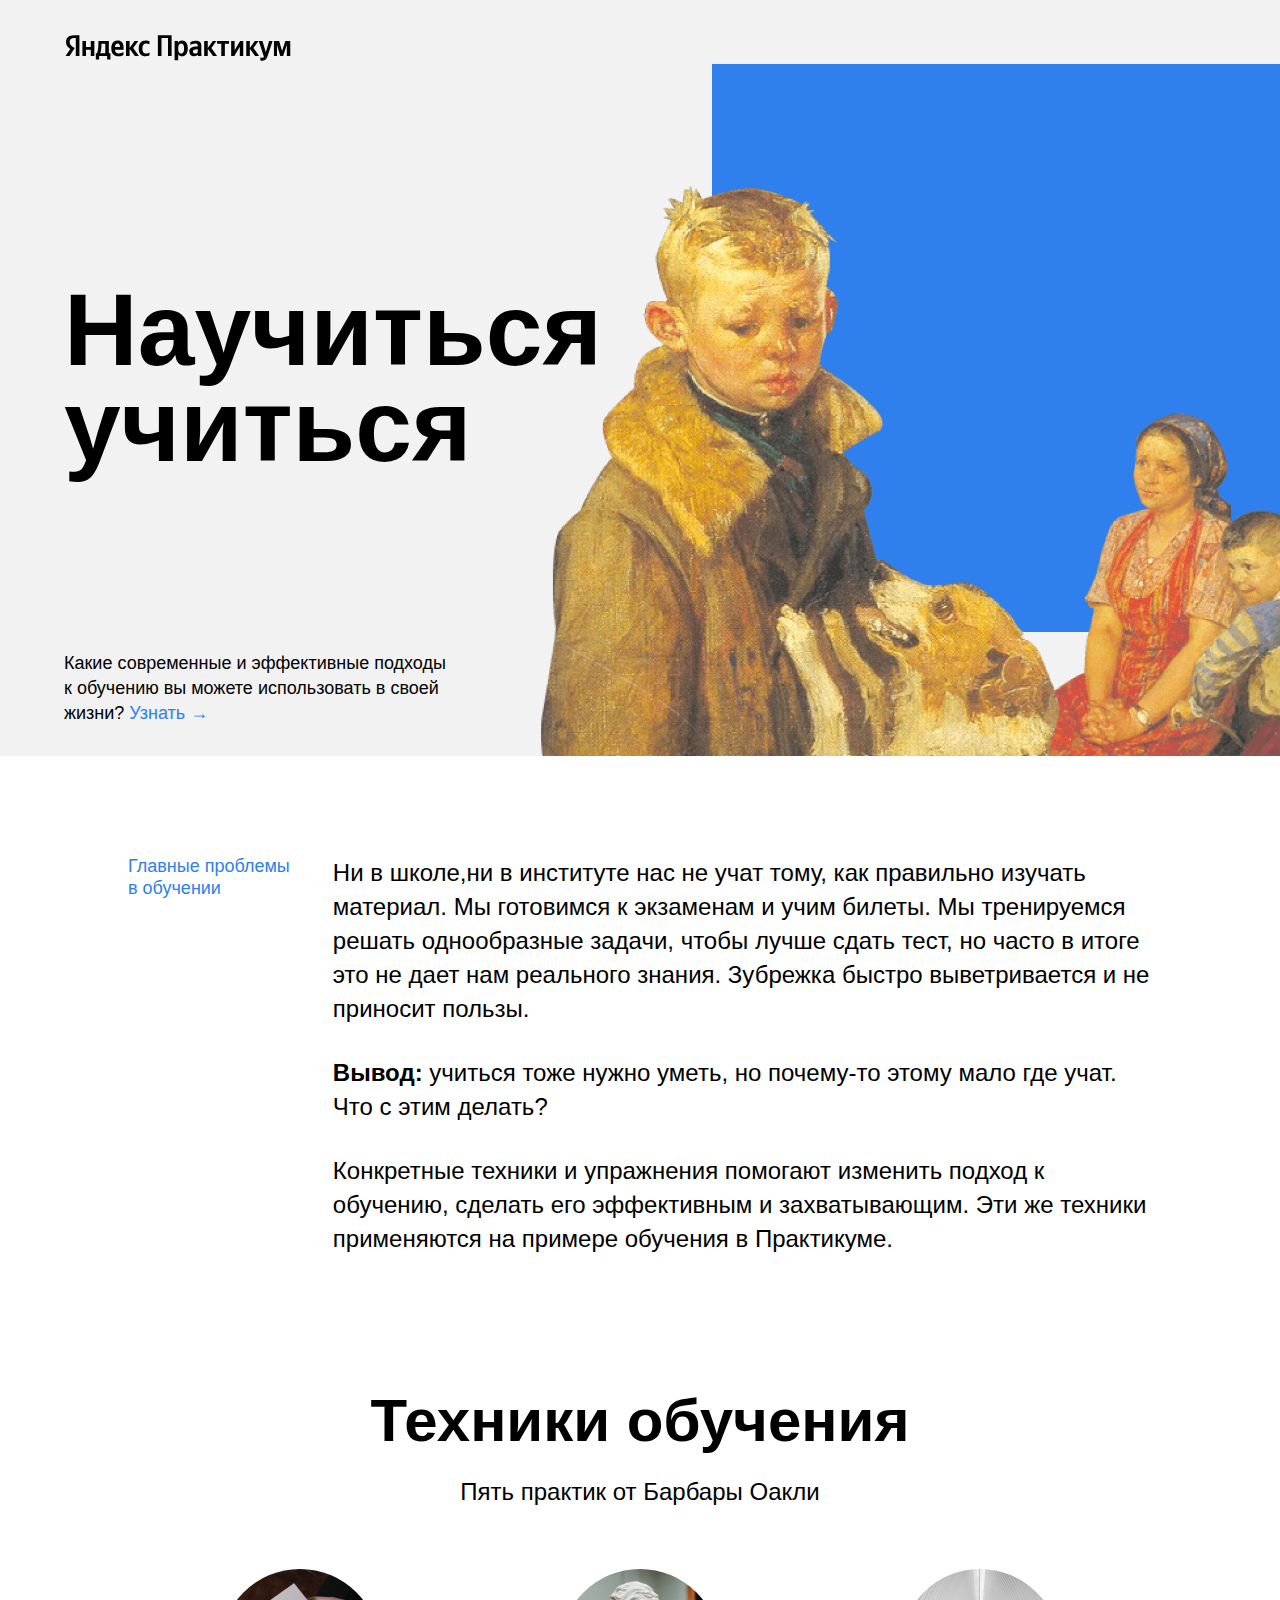
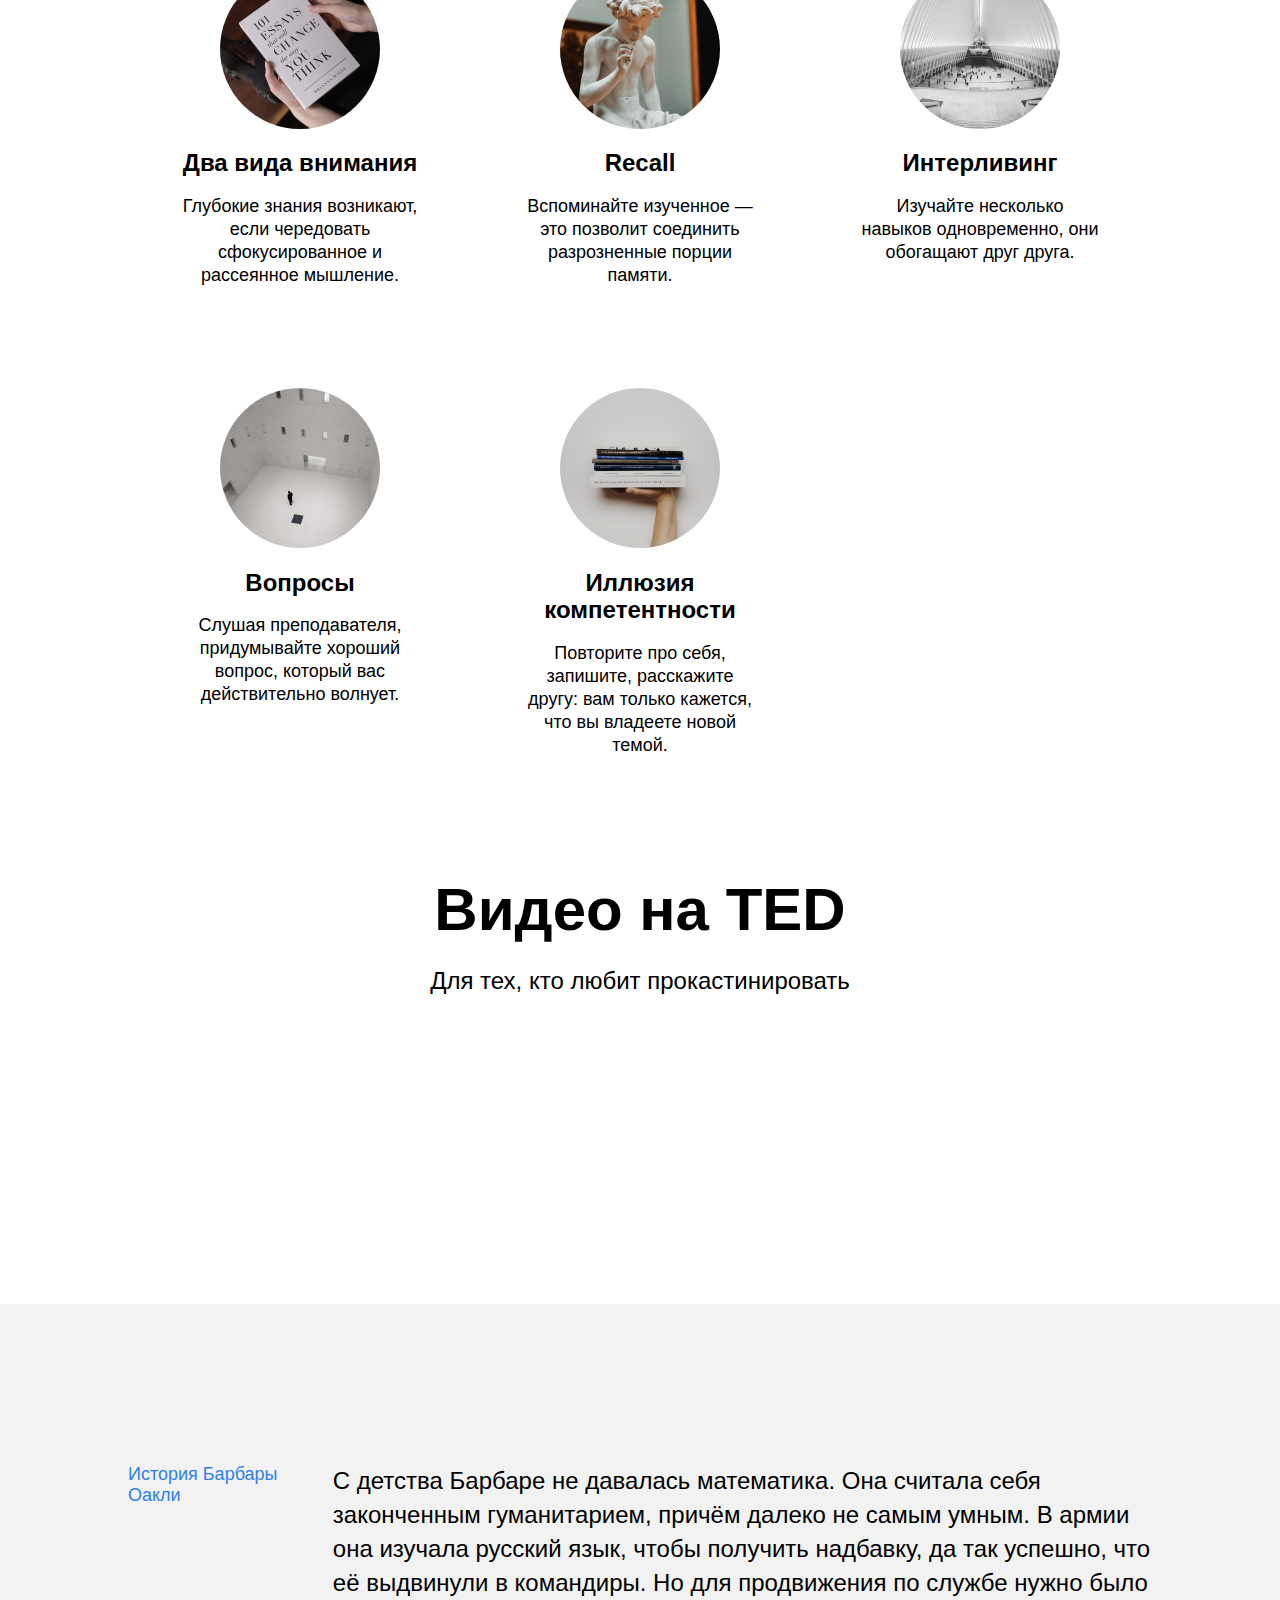
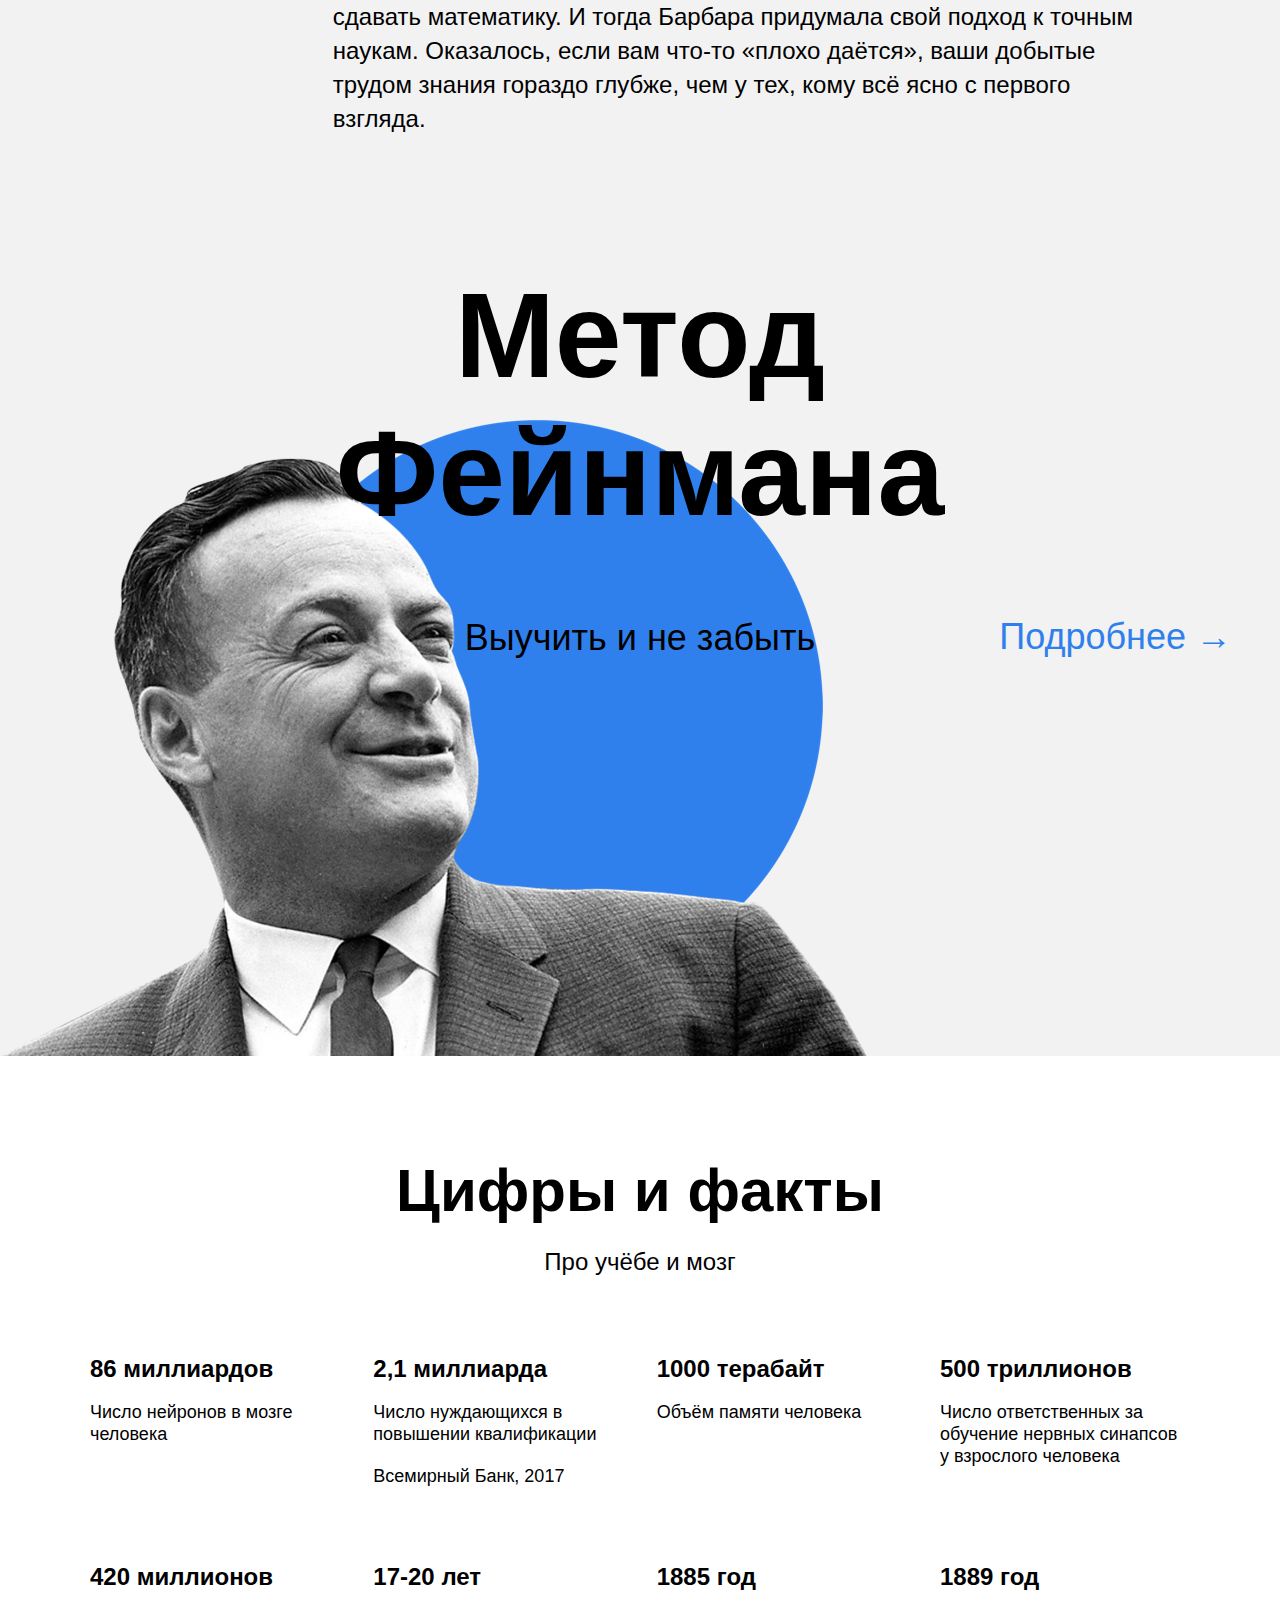
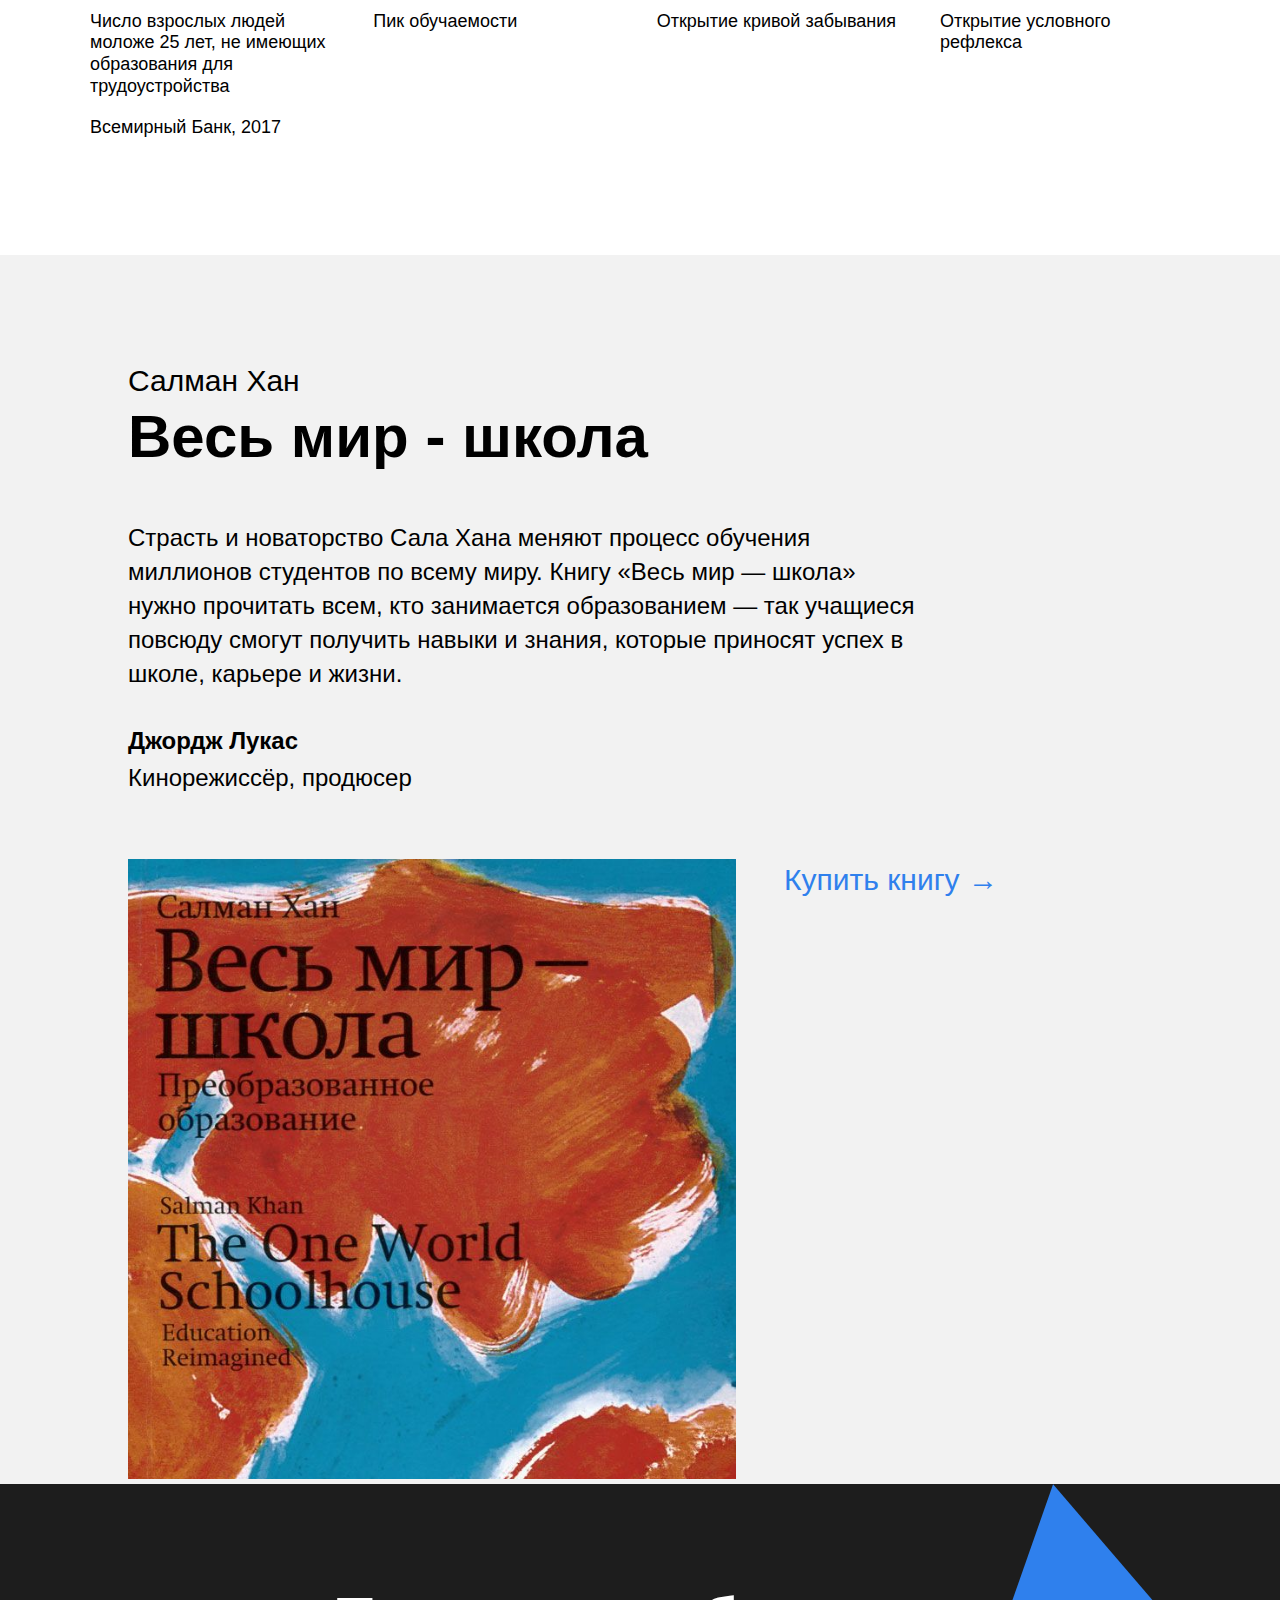
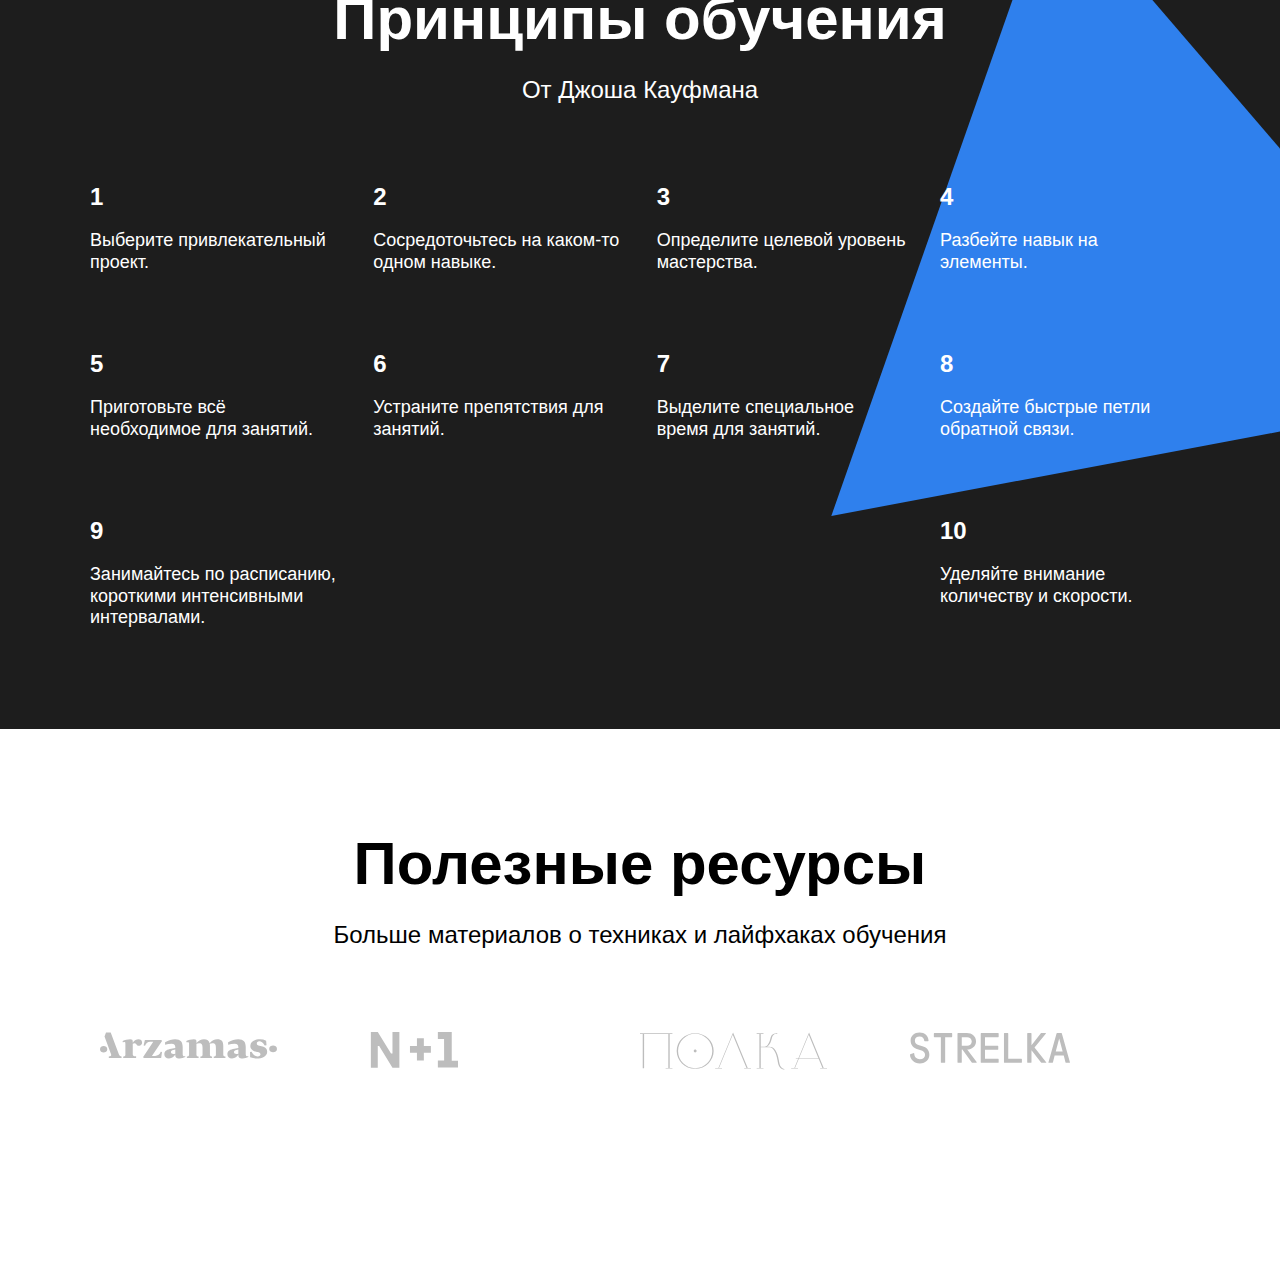
==== commit be2e4809: "Добавил блок с логотипами" ====
--- a/index.html
+++ b/index.html
@@ -220,6 +220,25 @@
         <div class="kaufman__triangle rotate"></div>
       </section>
       
+      <section class="resources">
+        <h2 class="section__title">Полезные ресурсы</h2>
+        <p class="section__subtitle">Больше материалов о техниках и лайфхаках обучения</p>
+        <div class="resources__logo">
+          <a href="#" class="resources__item">
+            <img src="./assets/images/logo/resources-arzamas.svg" alt="Arzamas">
+          </a>
+          <a href="#" class="resources__item">
+            <img src="./assets/images/logo/resources-n1.svg" alt="N1">
+          </a>
+          <a href="#" class="resources__item">
+            <img src="./assets/images/logo/resources-polka.svg" alt="Polka">
+          </a>
+          <a href="#" class="resources__item">
+            <img src="./assets/images/logo/resources-strelka.svg" alt="Strelka">
+          </a>
+        </div>
+      </section>
+
     </div>
   </div>
 </body>
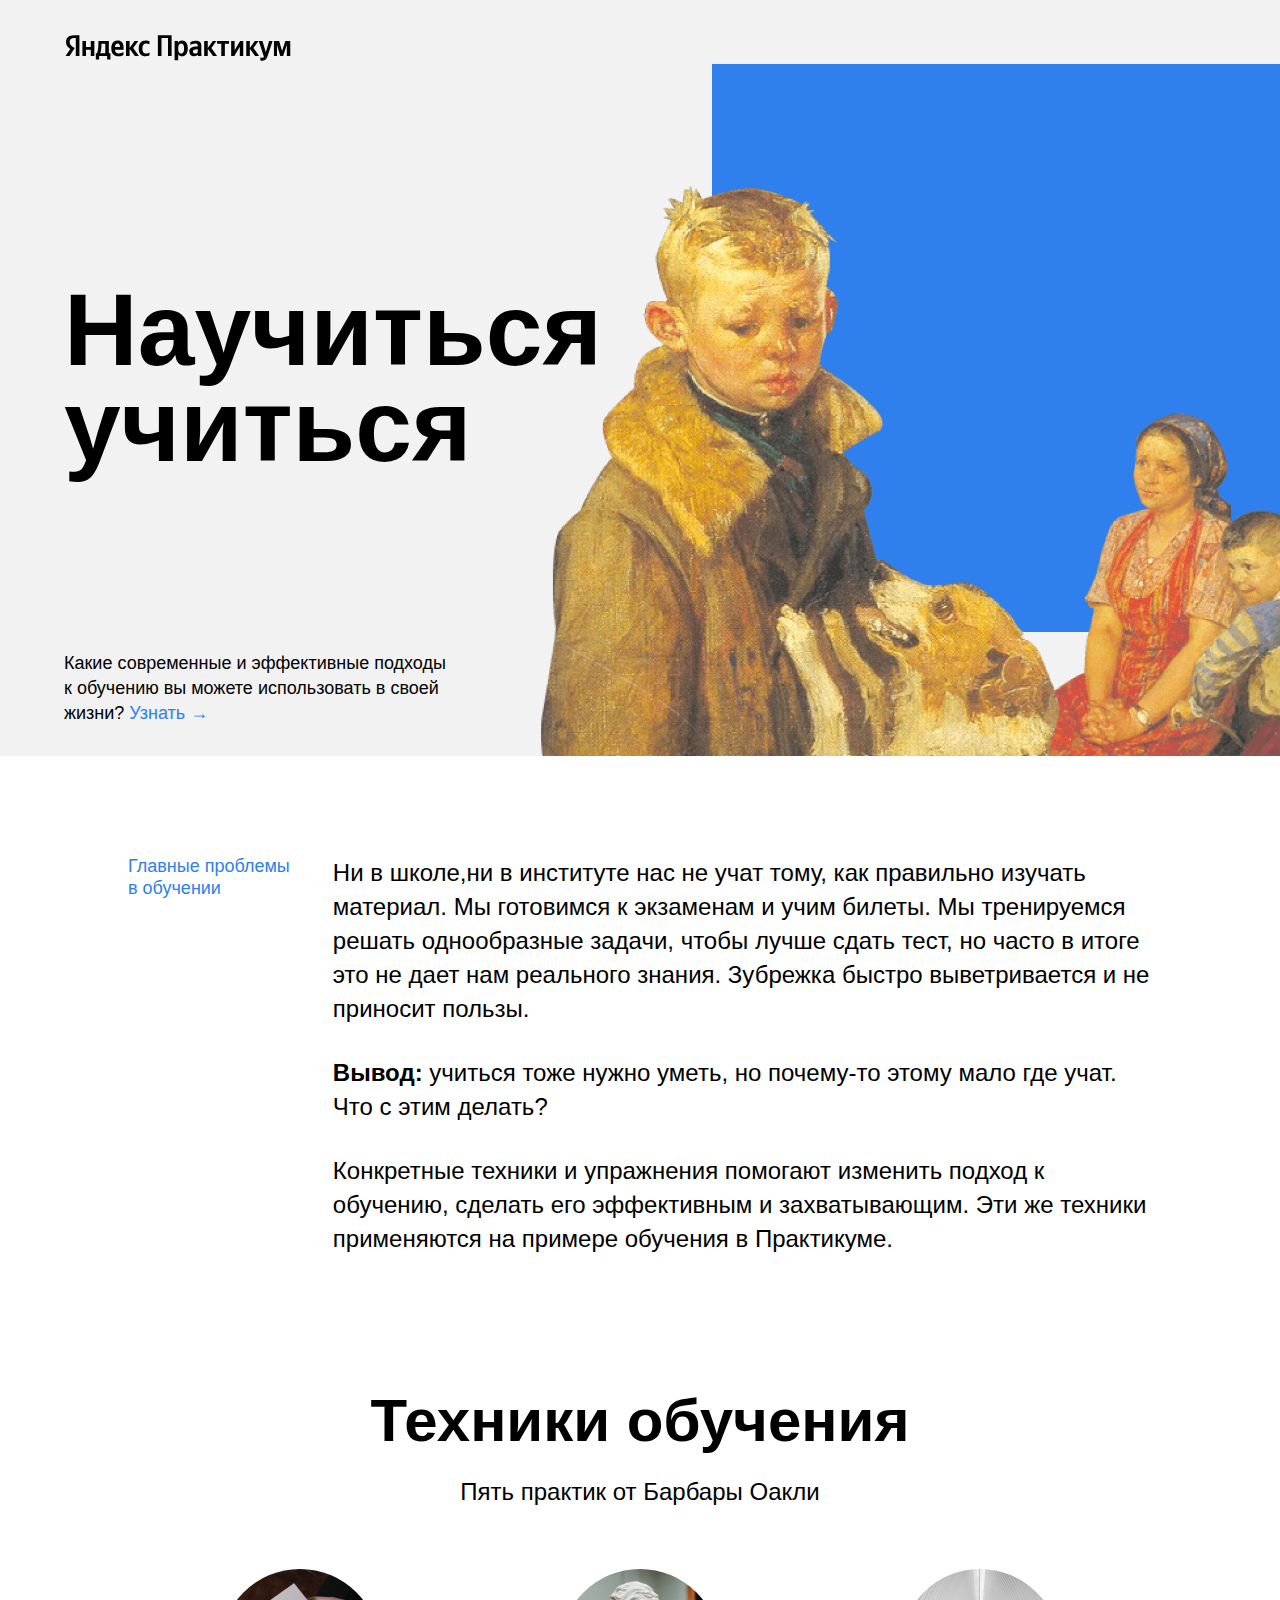
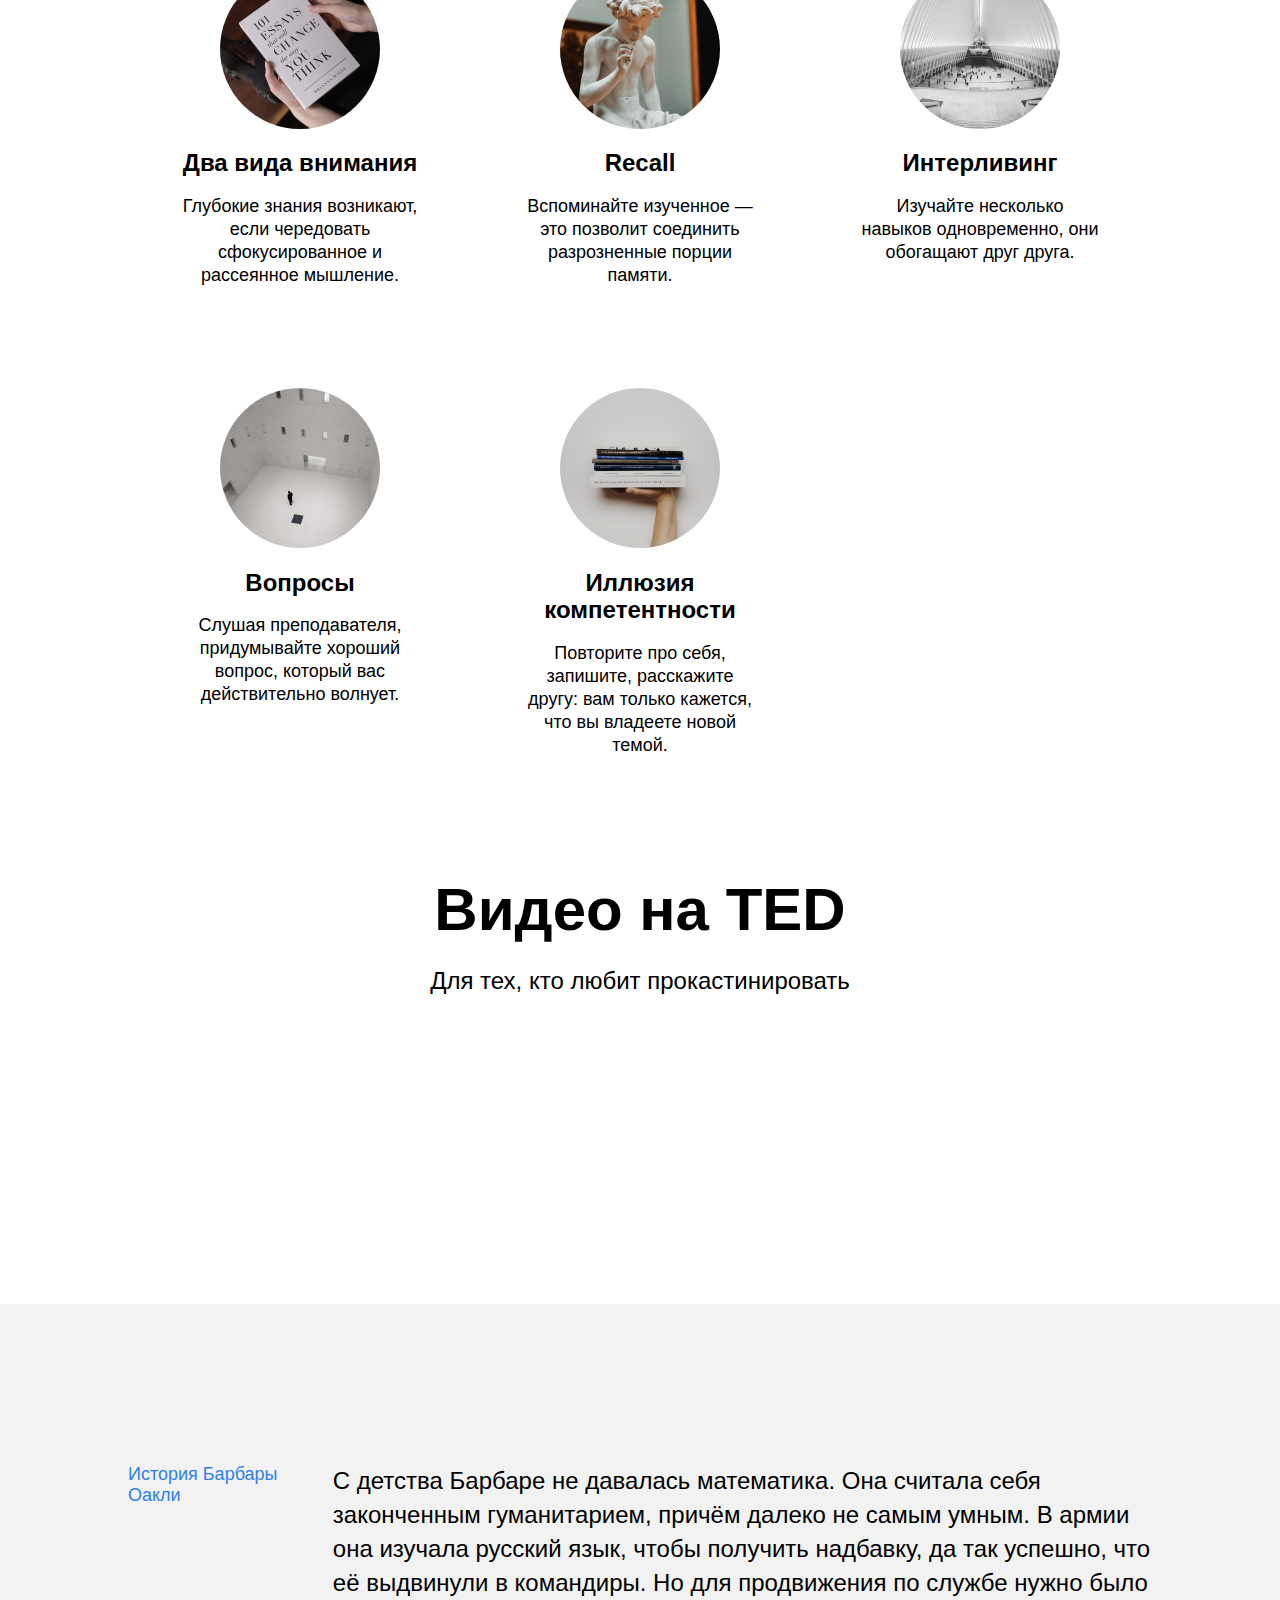
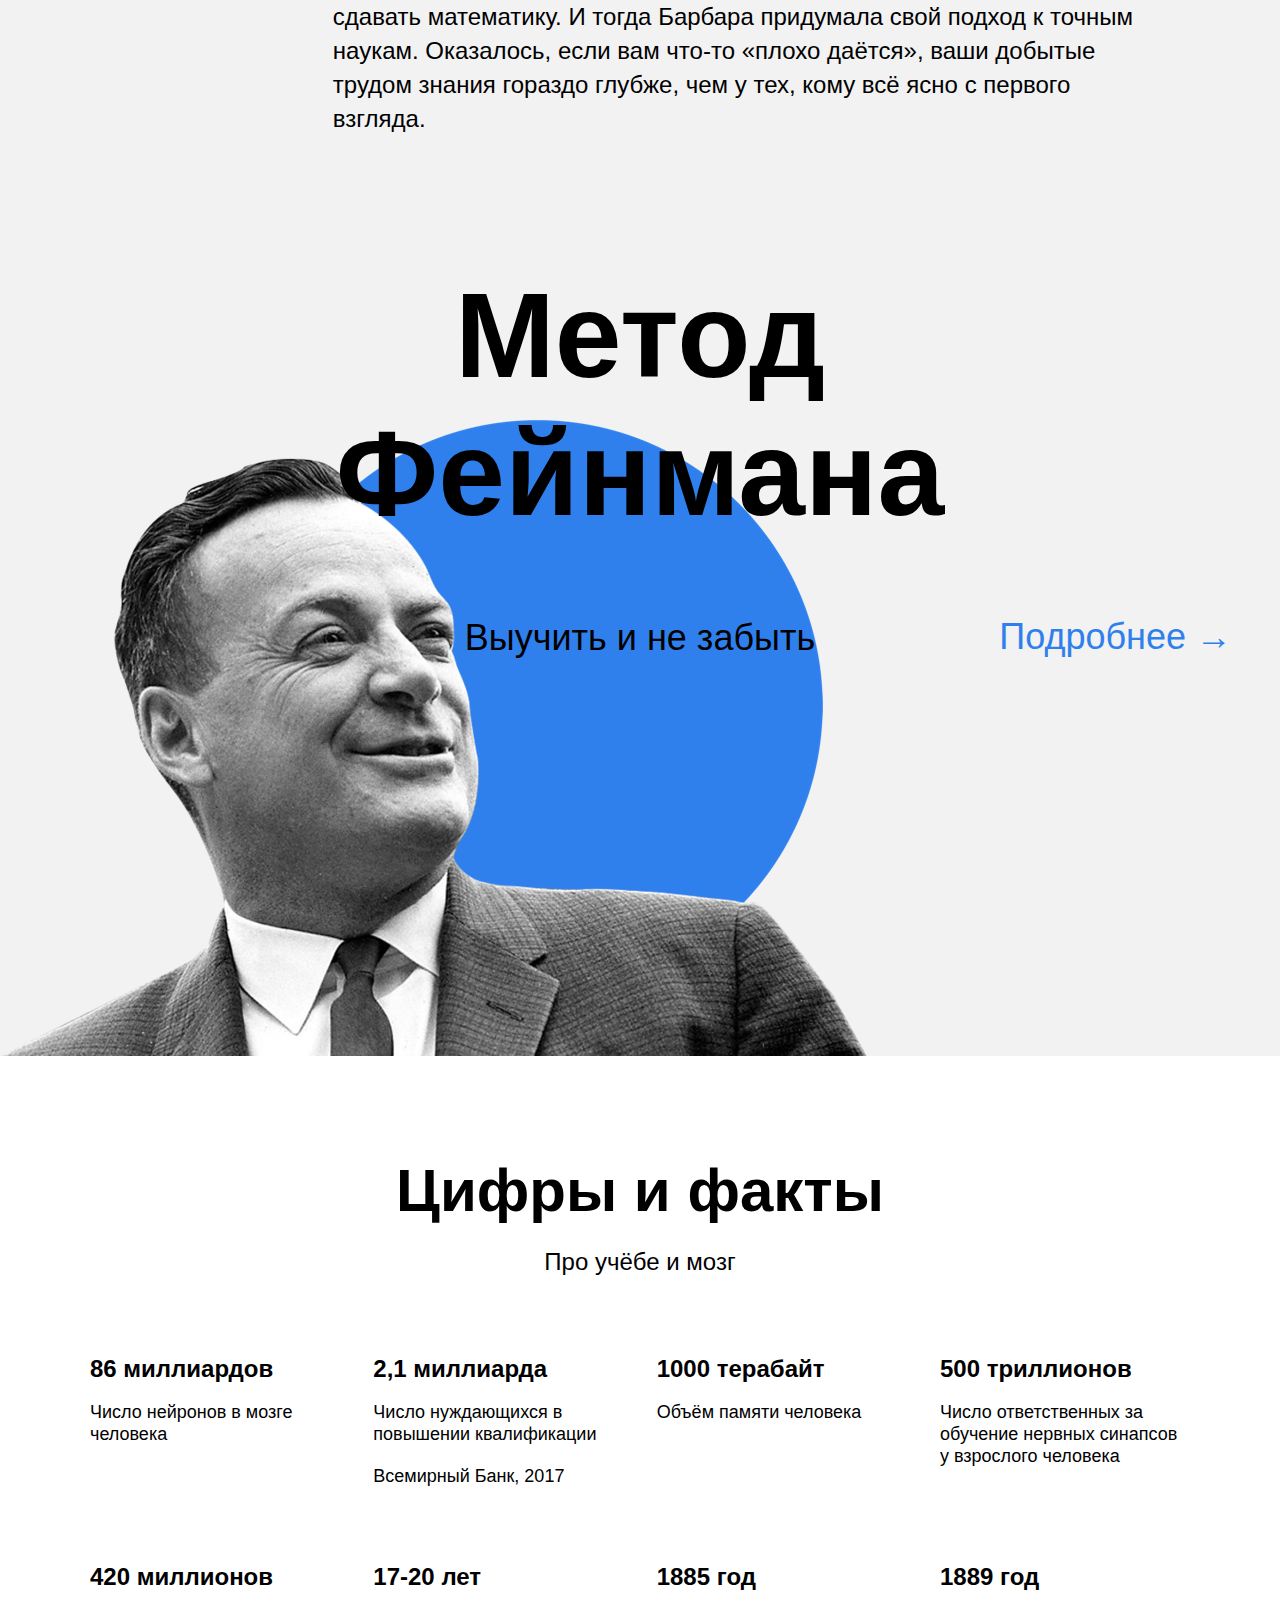
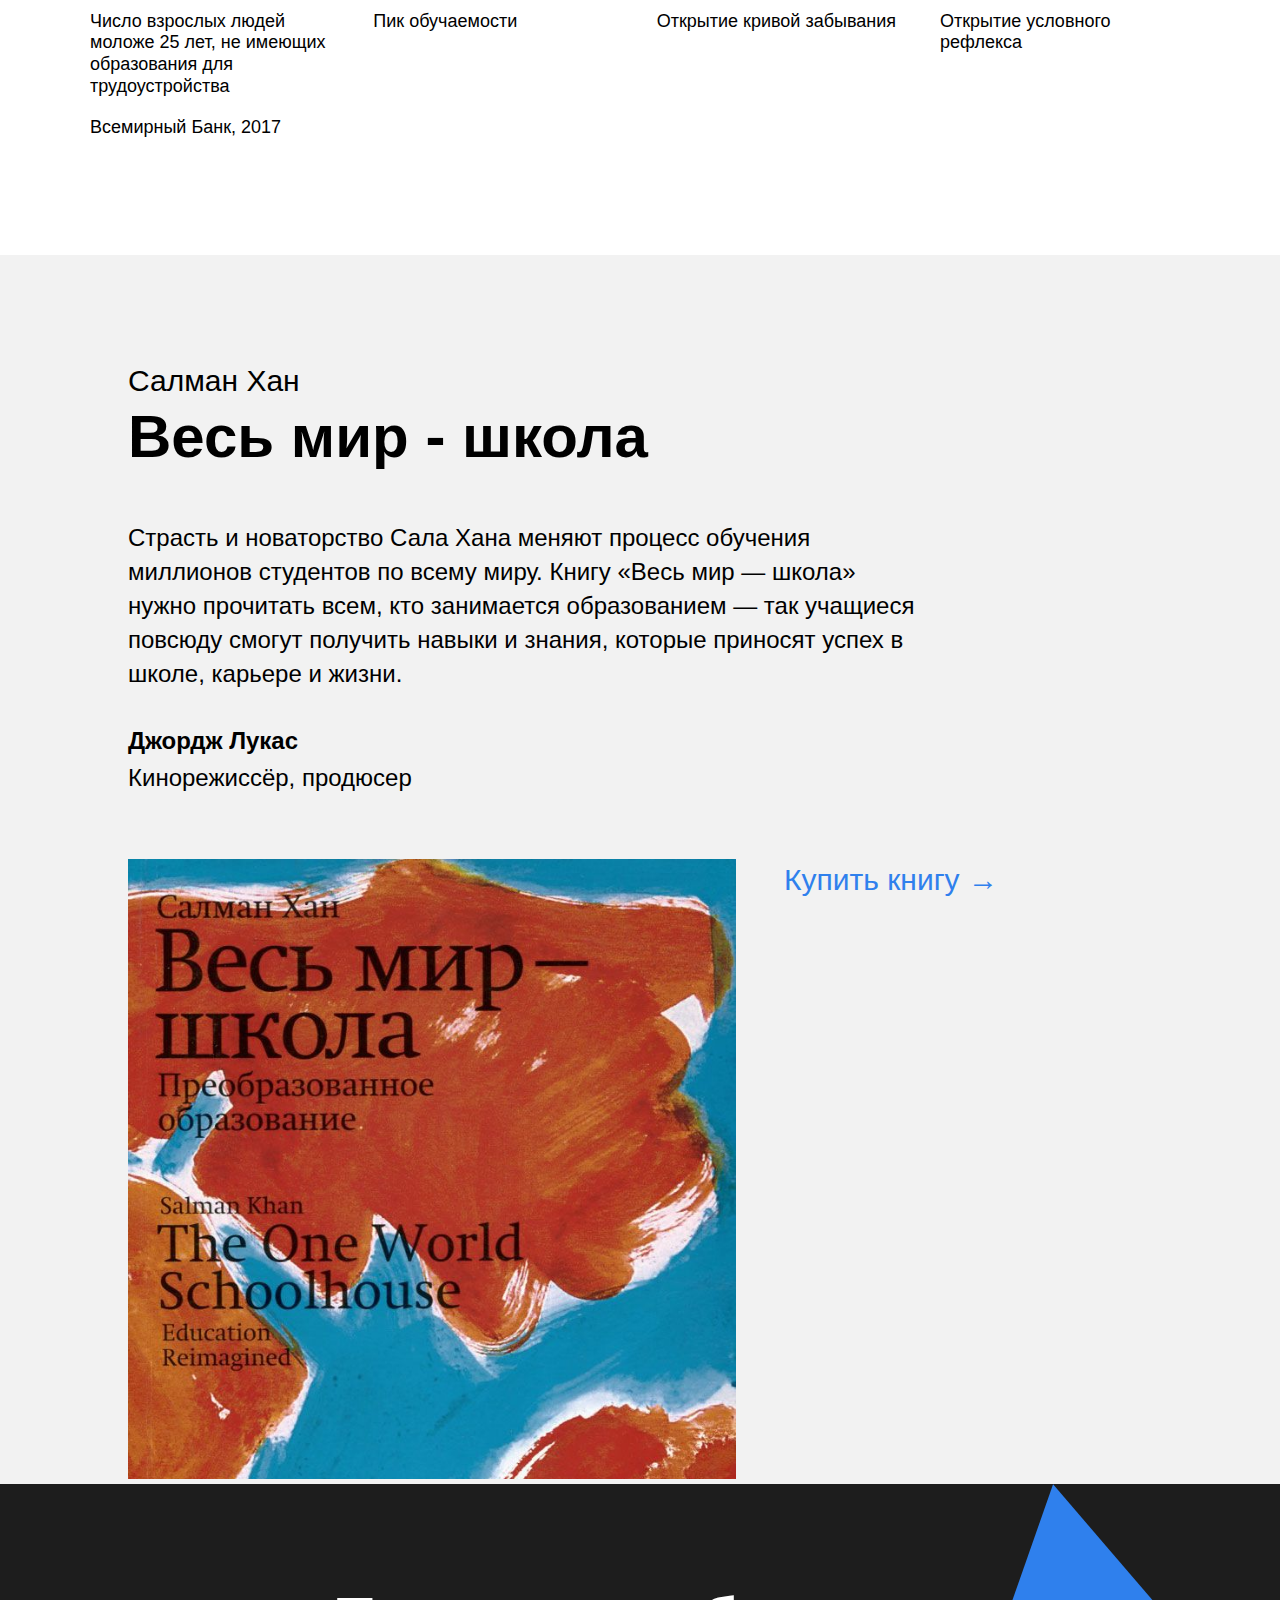
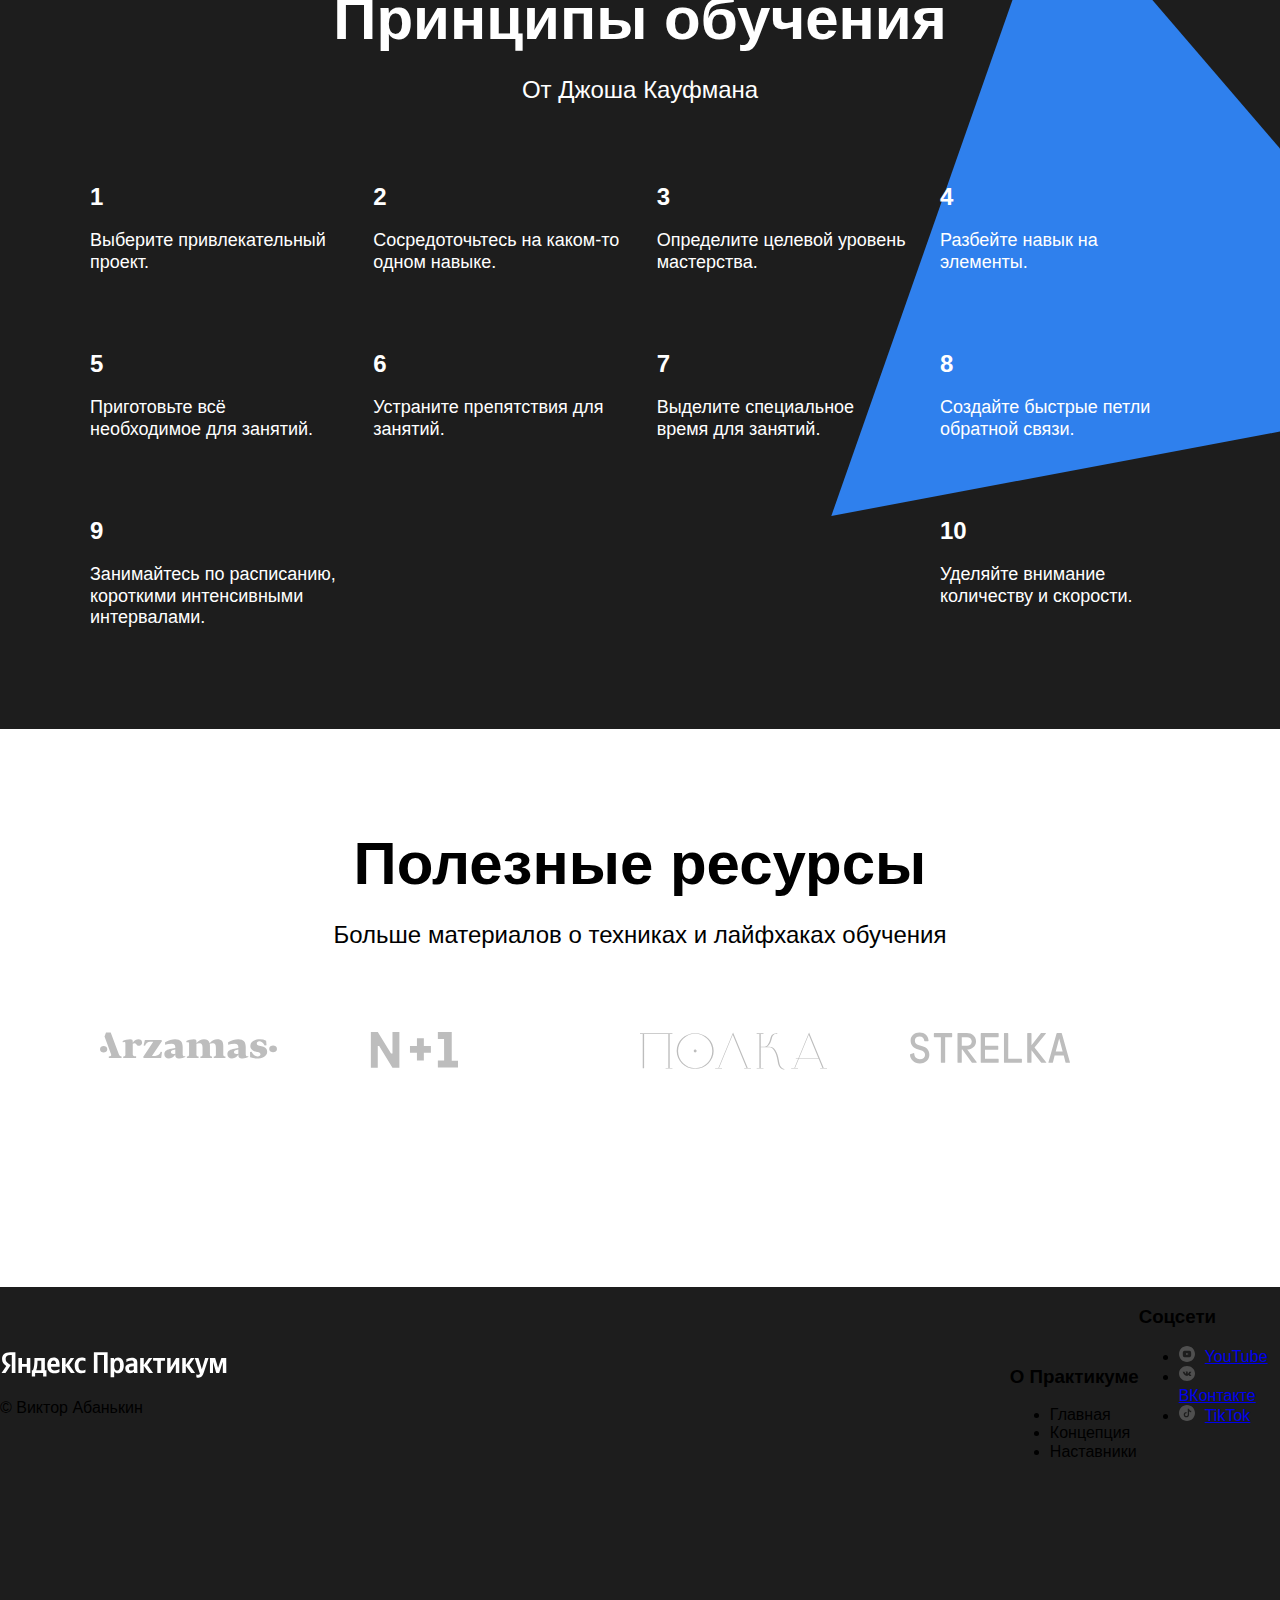
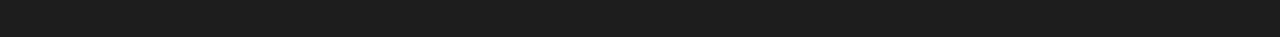
==== commit 2e64b27d: "Фиксы по брифу" ====
--- a/index.html
+++ b/index.html
@@ -11,7 +11,7 @@
 <body>
   <div class="page">
     <header class="header">
-      <div class="header__logo"><img src="./assets/images/logo_place_header.svg" alt="Яндекс Практикум"></div>
+      <div class="logo logo_place_header"><img src="./assets/images/logo_place_header.svg" alt="Яндекс Практикум"></div>
       <h1 class="header__title">Научиться учиться</h1>
       <p class="header__subtitle">Какие современные и эффективные подходы к обучению вы можете использовать в своей жизни? <a class="header__link" href="#" target="_blank">Узнать →</a></p>
       <div class="header__illustration"><img src="./assets/images/header-image.png" alt="Мальчик с собакой"></div>
@@ -240,6 +240,31 @@
       </section>
 
     </div>
+    <footer class="footer">
+      <div class="footer__columns">
+        <div class="footer__column content-copyright">
+          <img src="./assets/images/logo_place_footer.svg" class="logo logo_place_footer">
+          <p class="footer__author">© Виктор Абанькин</p>
+        </div>
+        <div class="footer__column content-info">
+          <h3 class="column-heading">О Практикуме</h3>
+          <ul class="column-links">
+            <li class="column-link">Главная</li>
+            <li class="column-link">Концепция</li>
+            <li class="column-link">Наставники</li>
+            </ul>
+          </div>
+        </div>
+        <div class="footer__column content-social">
+          <h3 class="column-heading">Соцсети</h3>
+          <ul class="column-links">
+            <li class="column-link"><a href="#" class="social-icon" ><img class="footer__social-icon" src="./assets/images/youtube-icon.svg" alt="YouTube">YouTube</a></li>
+            <li class="column-link"><a href="#" class="social-icon" ><img class="footer__social-icon" src="./assets/images/vk_color_white.svg" alt="ВКонтакте">ВКонтакте</a></li>
+            <li class="column-link"><a href="#" class="social-icon" ><img class="footer__social-icon" src="./assets/images/tiktok-icon.svg" alt="TikTok">TikTok</a></li>
+            </ul>
+        </div>
+      </div>
+    </footer>
   </div>
 </body>
 </html>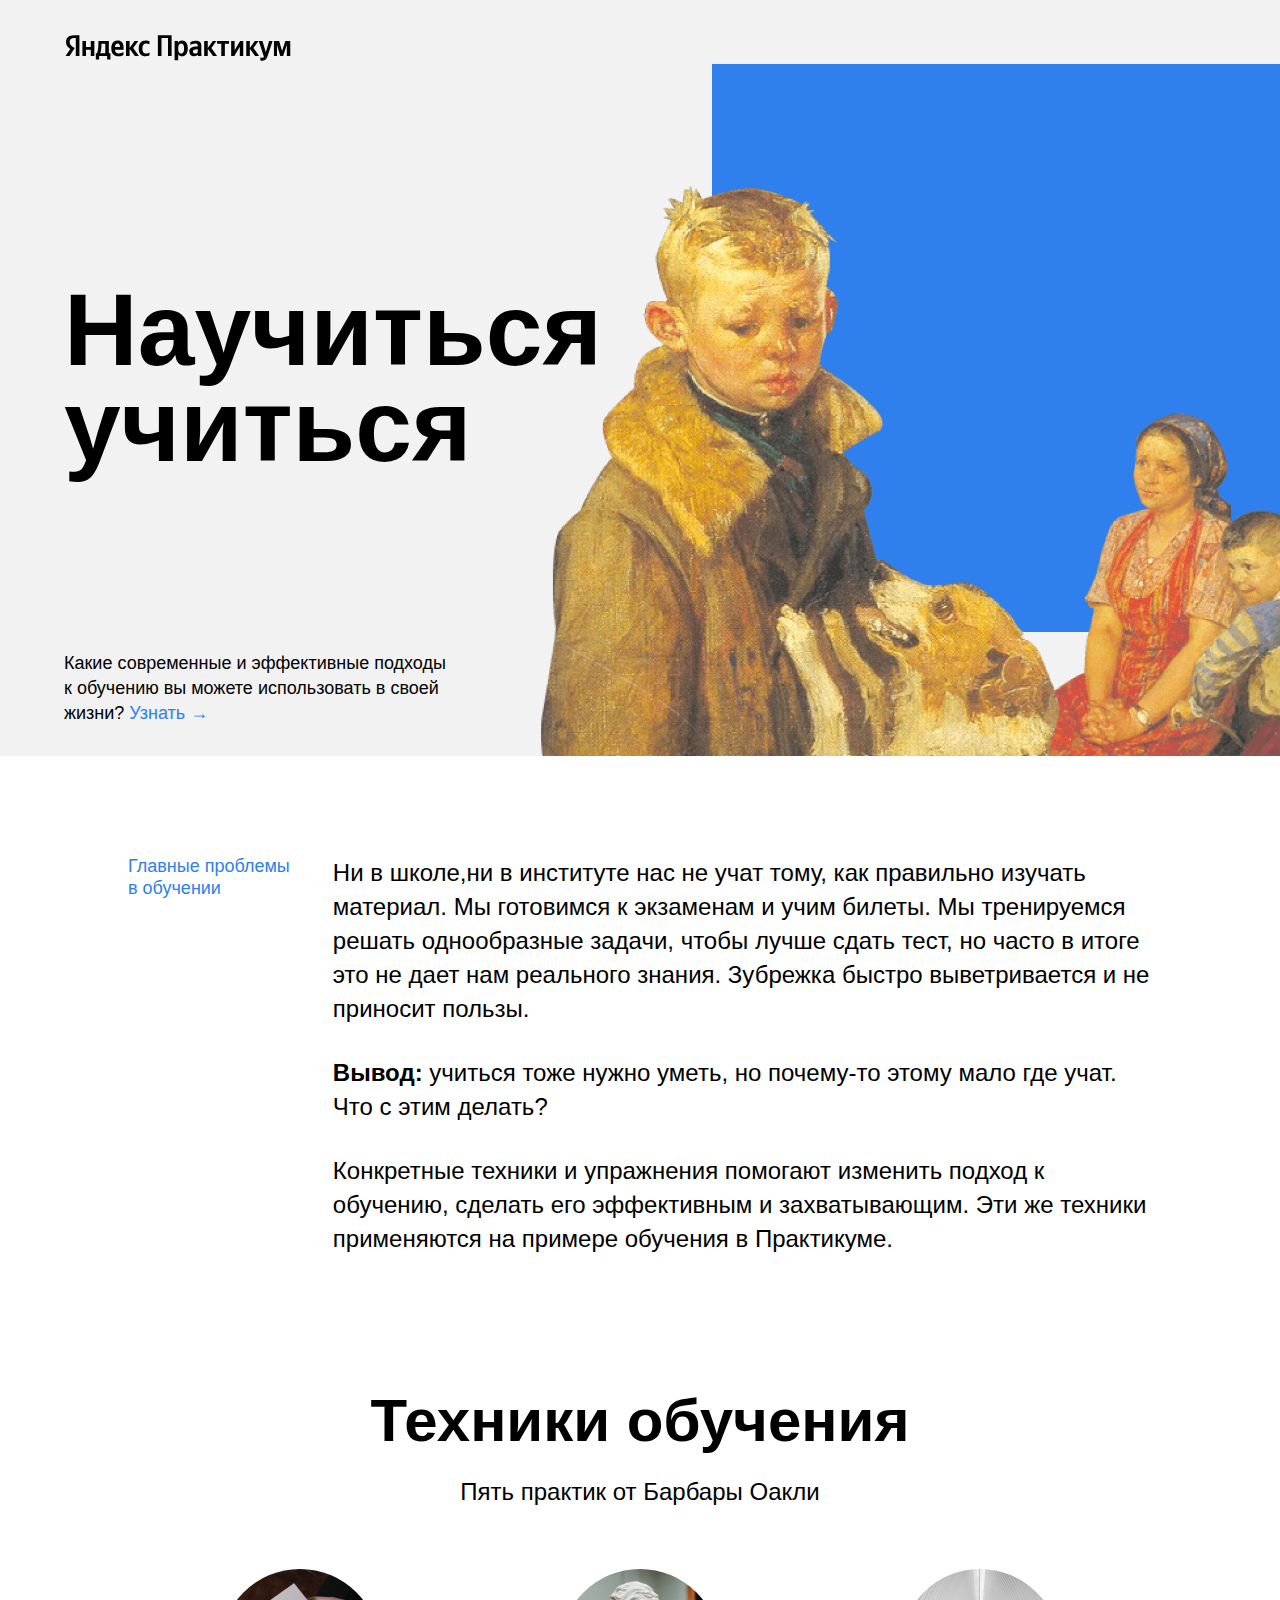
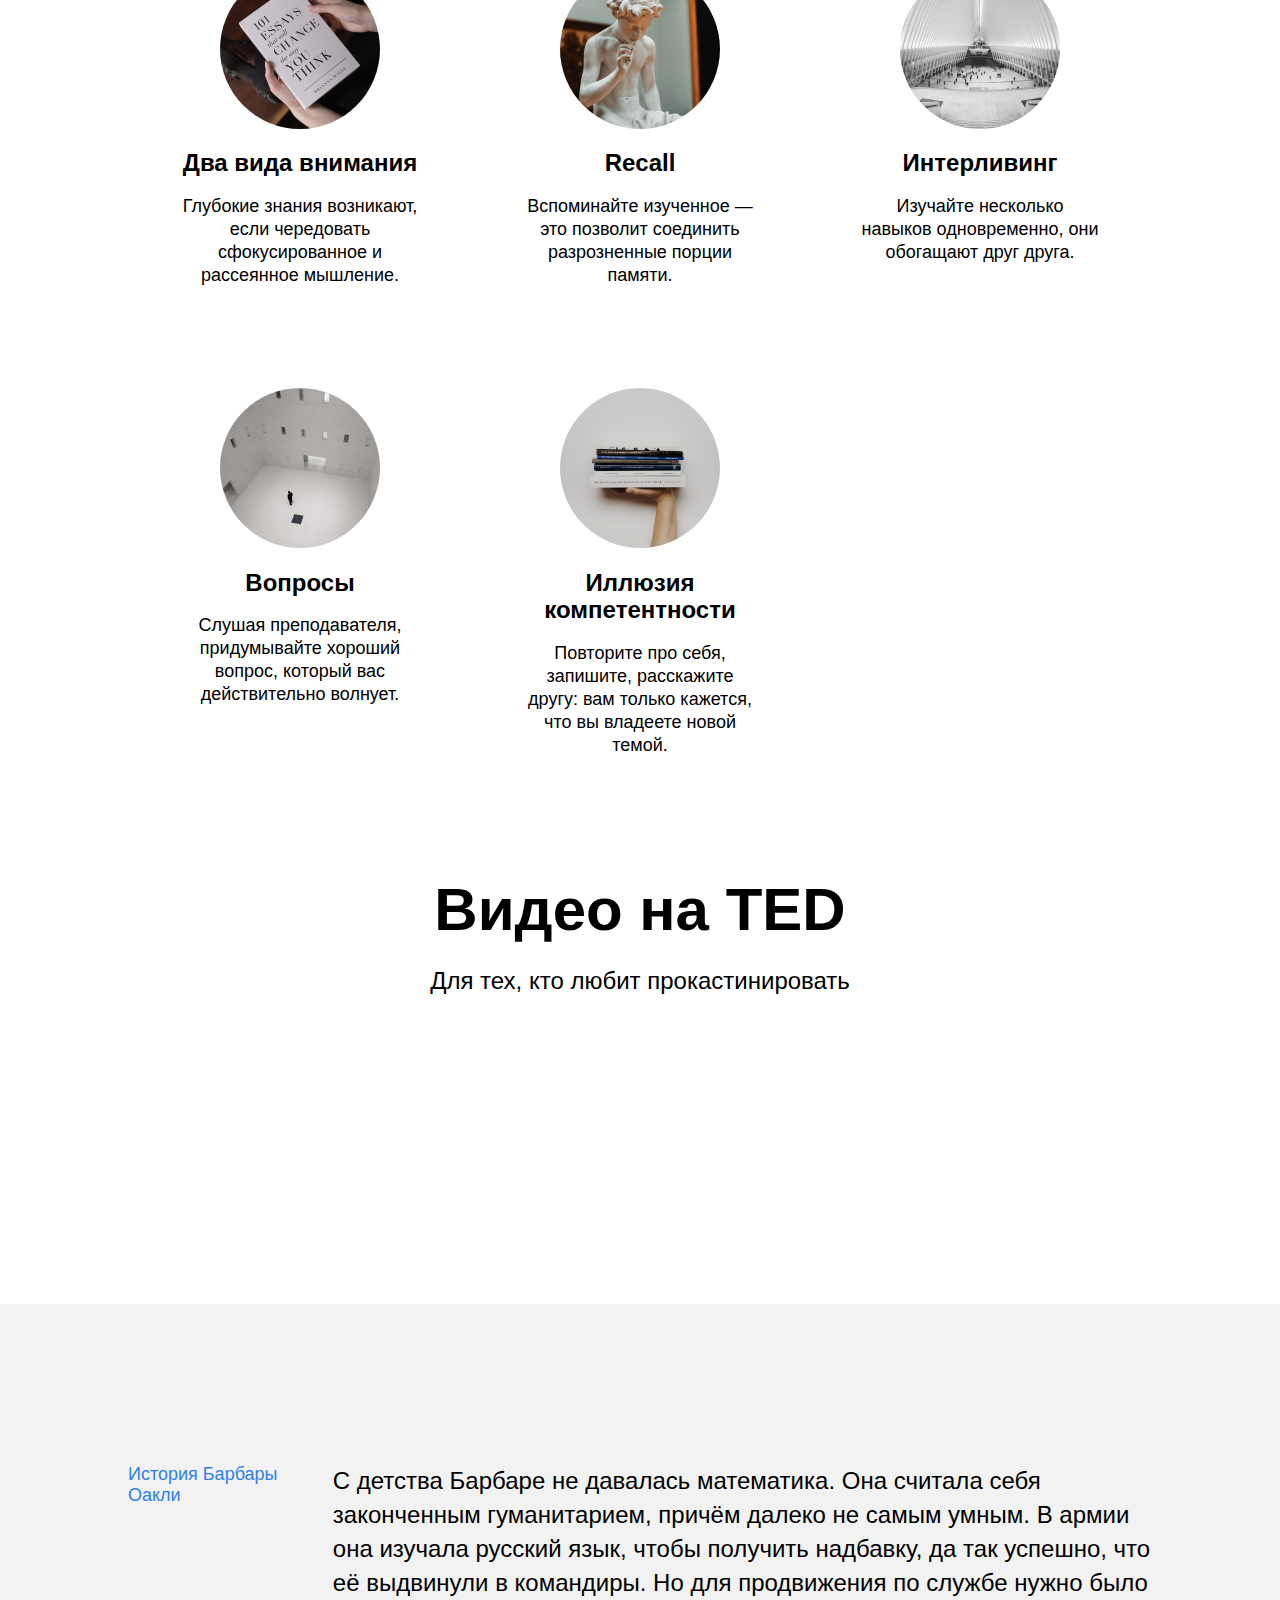
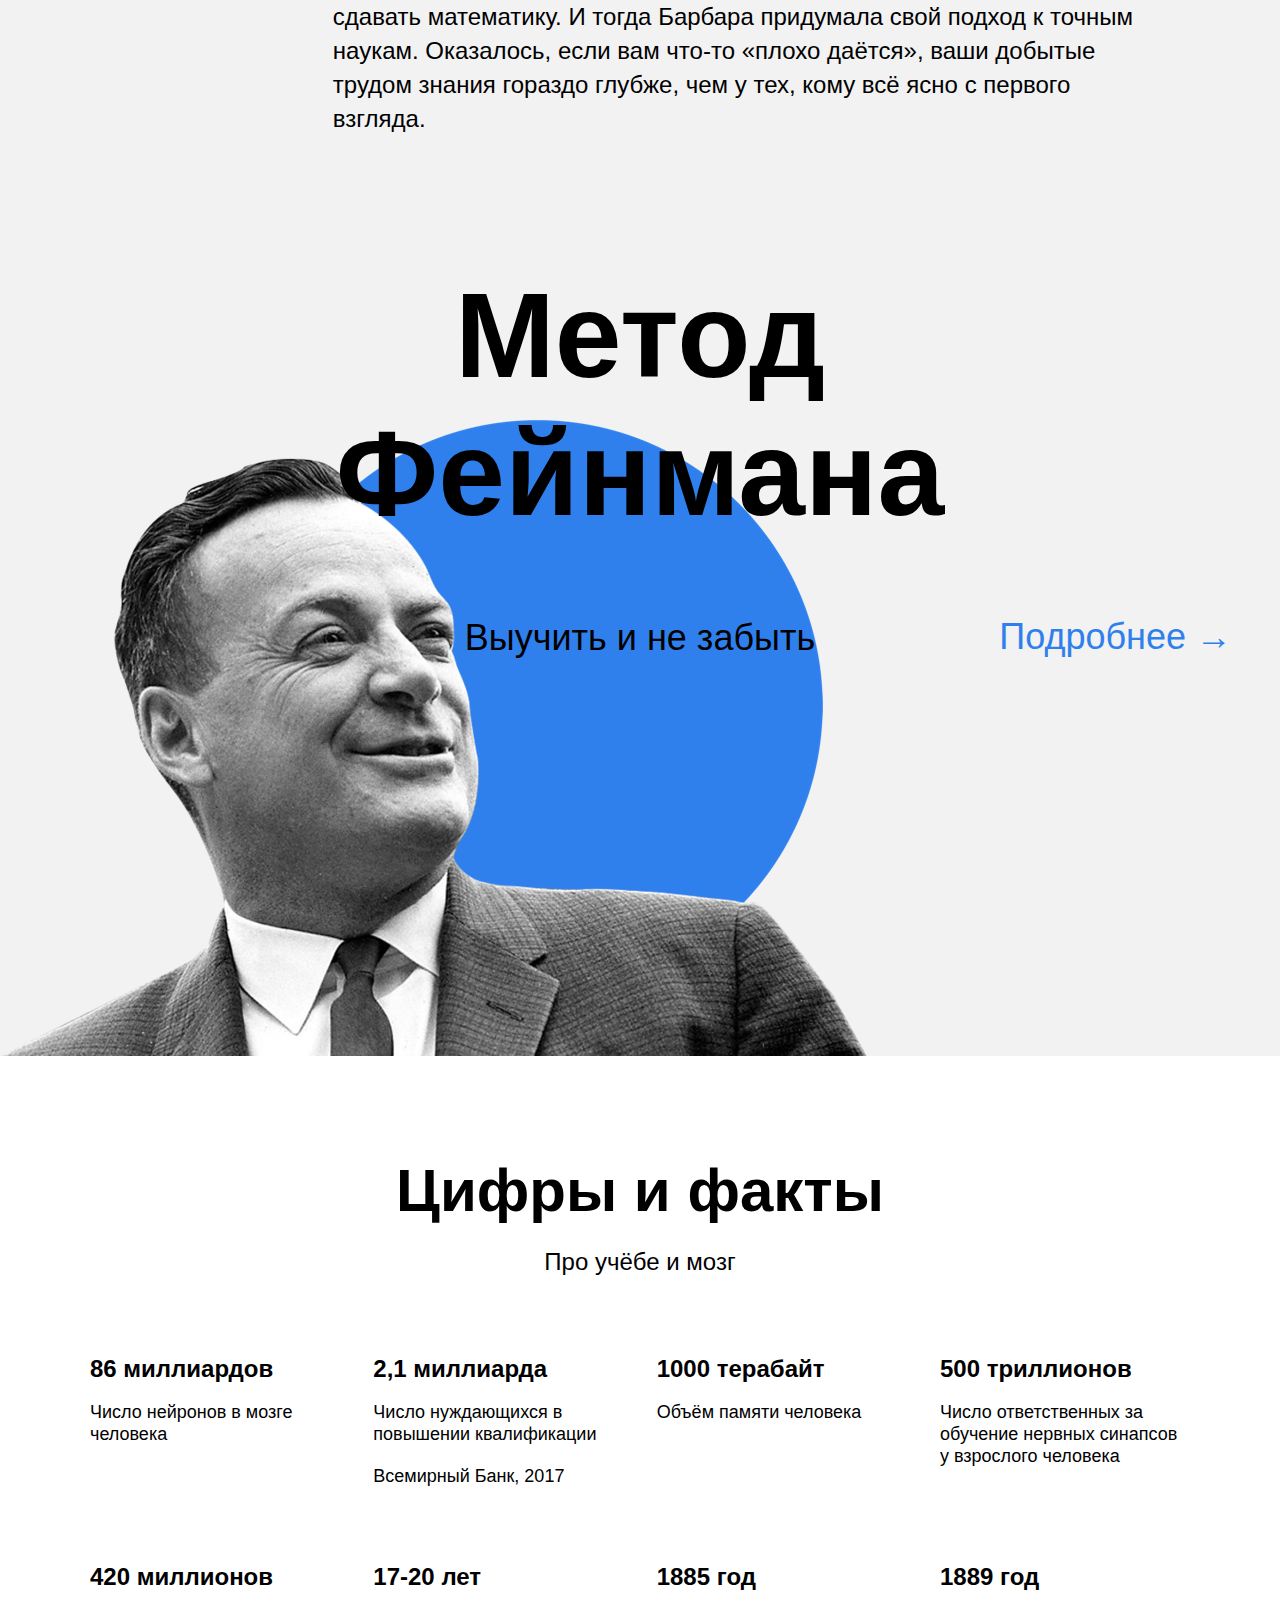
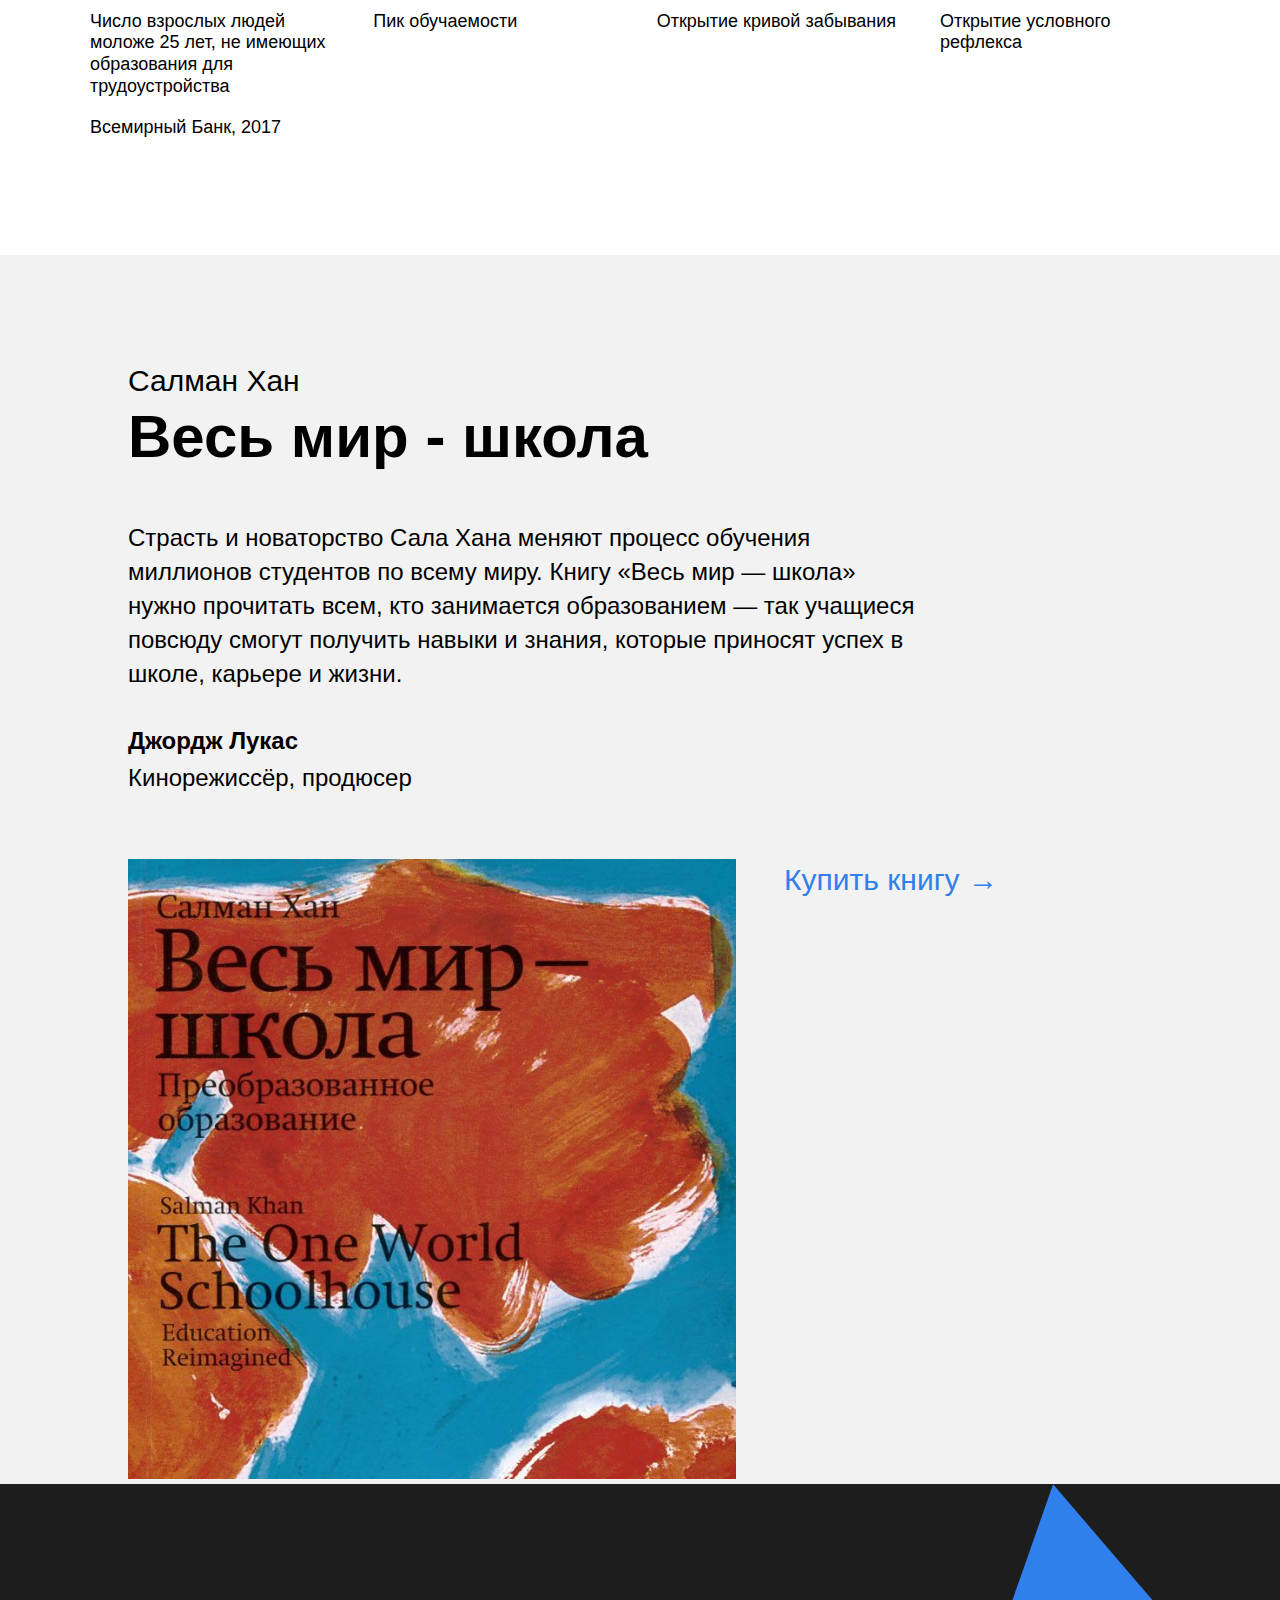
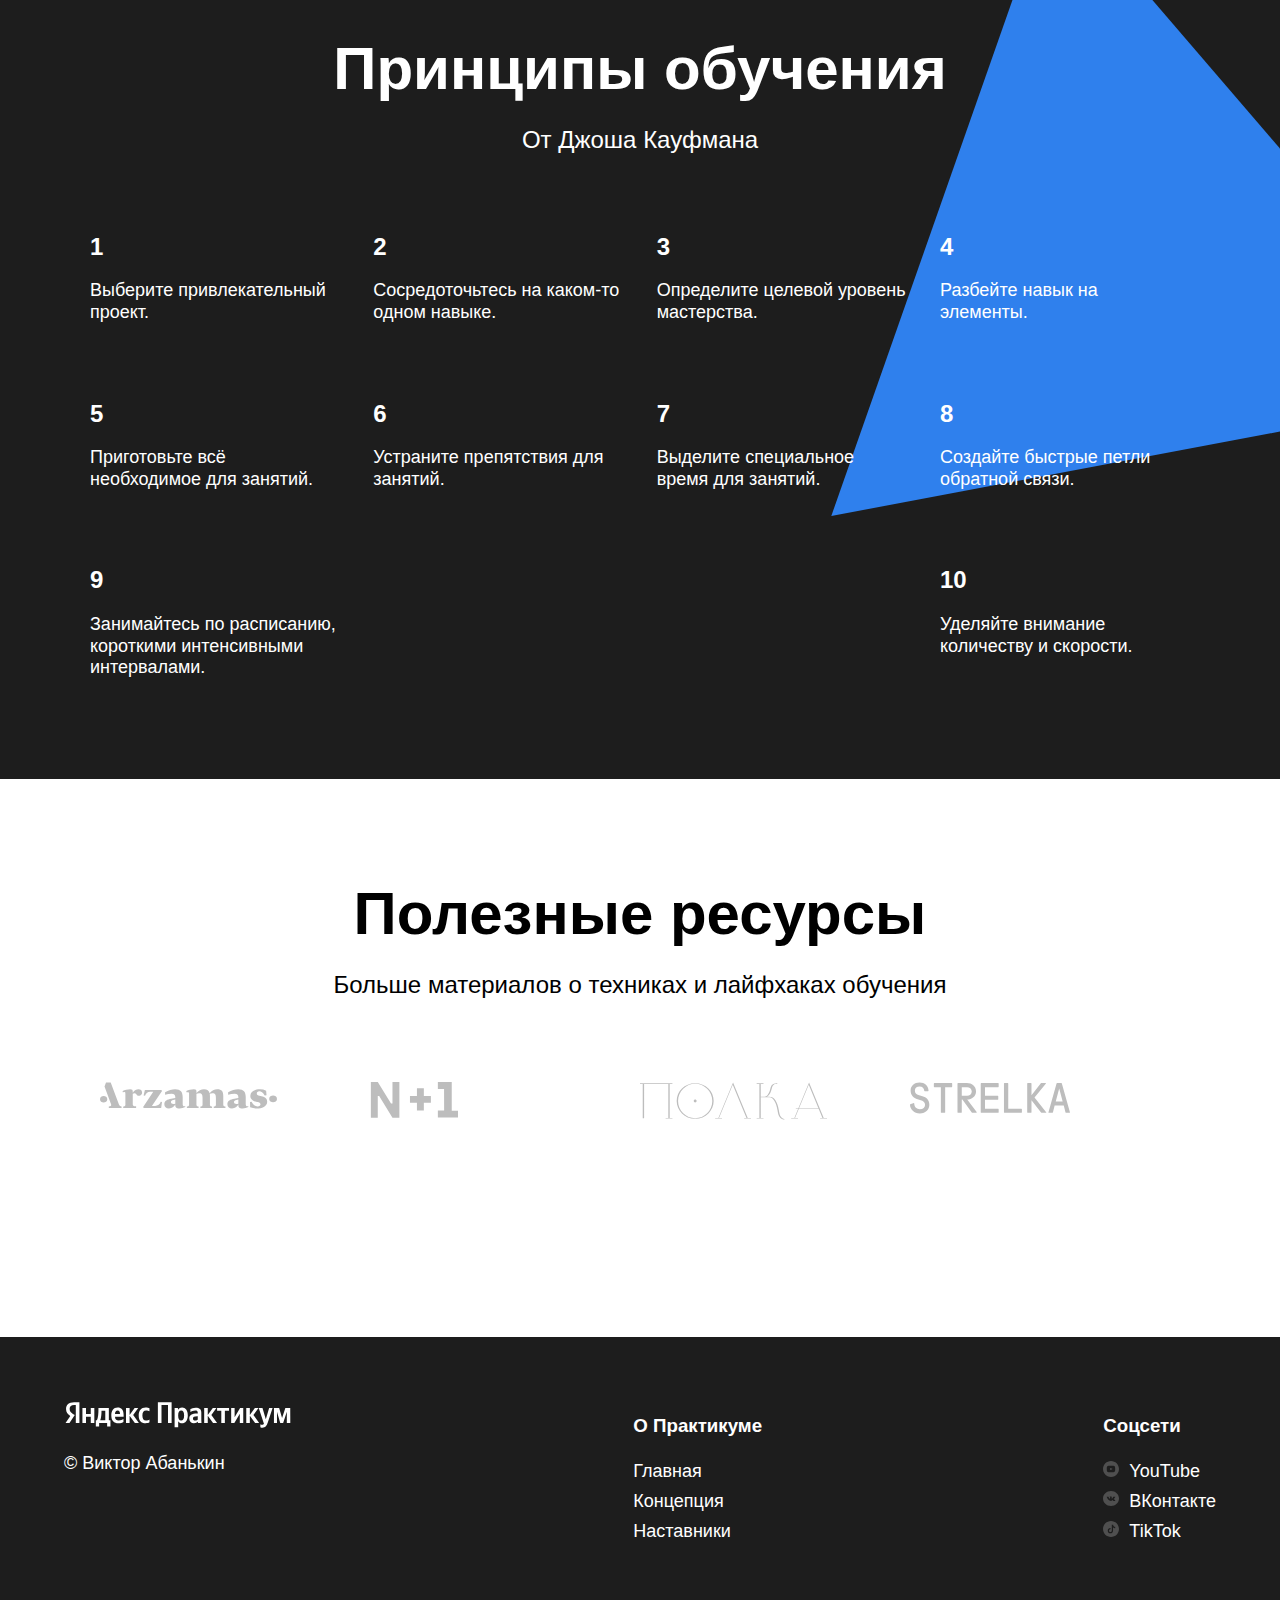
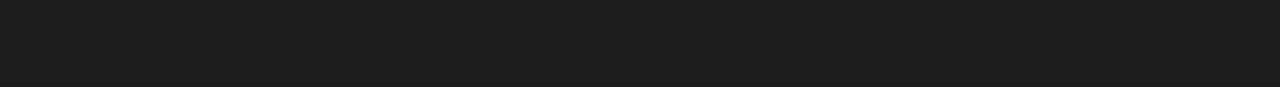
==== commit df789e95: "исправил футер" ====
--- a/index.html
+++ b/index.html
@@ -173,47 +173,47 @@
       </section>
 
       <section class="kaufman">
-        <h2 class="section__title">Принципы обучения</h2>
-        <p class="section__subtitle">От Джоша Кауфмана</p>
+        <h2 class="section-title section-title_theme_dark">Принципы обучения</h2>
+        <p class="section-subtitle section-subtitle_theme_dark">От Джоша Кауфмана</p>
         <div class="table">
           <div class="table-cell">
-            <h1 class="table-heading">1</h1>
+            <h1 class="table-heading table-heading_theme_dark">1</h1>
             <p class="table-text">Выберите привлекательный проект.</p>
           </div>
           <div class="table-cell">
-            <h1 class="table-heading">2</h1>
+            <h1 class="table-heading table-heading_theme_dark">2</h1>
             <p class="table-text">Сосредоточьтесь на каком-то одном навыке.</p>
           </div>
           <div class="table-cell">
-            <h1 class="table-heading">3</h1>
+            <h1 class="table-heading table-heading_theme_dark">3</h1>
             <p class="table-text">Определите целевой уровень мастерства.</p>
           </div>
           <div class="table-cell">
-            <h1 class="table-heading">4</h1>
+            <h1 class="table-heading table-heading_theme_dark">4</h1>
             <p class="table-text">Разбейте навык на элементы.</p>
           </div>
           <div class="table-cell">
-            <h1 class="table-heading">5</h1>
+            <h1 class="table-heading table-heading_theme_dark">5</h1>
             <p class="table-text">Приготовьте всё необходимое для занятий.</p>
           </div>
           <div class="table-cell">
-            <h1 class="table-heading">6</h1>
+            <h1 class="table-heading table-heading_theme_dark">6</h1>
             <p class="table-text">Устраните препятствия для занятий.</p>
           </div>
           <div class="table-cell">
-            <h1 class="table-heading">7</h1>
+            <h1 class="table-heading table-heading_theme_dark">7</h1>
             <p class="table-text">Выделите специальное время для занятий.</p>
           </div>
           <div class="table-cell">
-            <h1 class="table-heading">8</h1>
+            <h1 class="table-heading table-heading_theme_dark">8</h1>
             <p class="table-text">Создайте быстрые петли обратной связи.</p>
           </div>
           <div class="table-cell">
-            <h1 class="table-heading">9</h1>
+            <h1 class="table-heading table-heading_theme_dark">9</h1>
             <p class="table-text">Занимайтесь по расписанию, короткими интенсивными интервалами.</p>
           </div>
           <div class="table-cell">
-            <h1 class="table-heading">10</h1>
+            <h1 class="table-heading table-heading_theme_dark">10</h1>
             <p class="table-text">Уделяйте внимание количеству и скорости.</p>
           </div>
         </div>
@@ -247,21 +247,21 @@
           <p class="footer__author">© Виктор Абанькин</p>
         </div>
         <div class="footer__column content-info">
-          <h3 class="column-heading">О Практикуме</h3>
-          <ul class="column-links">
-            <li class="column-link">Главная</li>
-            <li class="column-link">Концепция</li>
-            <li class="column-link">Наставники</li>
+          <h3 class="footer__column-heading">О Практикуме</h3>
+          <ul class="footer__column-links">
+            <li class="footer__column-link">Главная</li>
+            <li class="footer__column-link">Концепция</li>
+            <li class="footer__column-link">Наставники</li>
             </ul>
           </div>
-        </div>
-        <div class="footer__column content-social">
-          <h3 class="column-heading">Соцсети</h3>
-          <ul class="column-links">
-            <li class="column-link"><a href="#" class="social-icon" ><img class="footer__social-icon" src="./assets/images/youtube-icon.svg" alt="YouTube">YouTube</a></li>
-            <li class="column-link"><a href="#" class="social-icon" ><img class="footer__social-icon" src="./assets/images/vk_color_white.svg" alt="ВКонтакте">ВКонтакте</a></li>
-            <li class="column-link"><a href="#" class="social-icon" ><img class="footer__social-icon" src="./assets/images/tiktok-icon.svg" alt="TikTok">TikTok</a></li>
-            </ul>
+          <div class="footer__column content-social">
+            <h3 class="footer__column-heading">Соцсети</h3>
+            <ul class="footer__column-links">
+              <li class="footer__column-link"><a href="#" ><img class="footer__social-icon" src="./assets/images/youtube-icon.svg" alt="YouTube">YouTube</a></li>
+              <li class="footer__column-link"><a href="#" ><img class="footer__social-icon" src="./assets/images/vk_color_white.svg" alt="ВКонтакте">ВКонтакте</a></li>
+              <li class="footer__column-link"><a href="#" ><img class="footer__social-icon" src="./assets/images/tiktok-icon.svg" alt="TikTok">TikTok</a></li>
+              </ul>
+          </div>
         </div>
       </div>
     </footer>
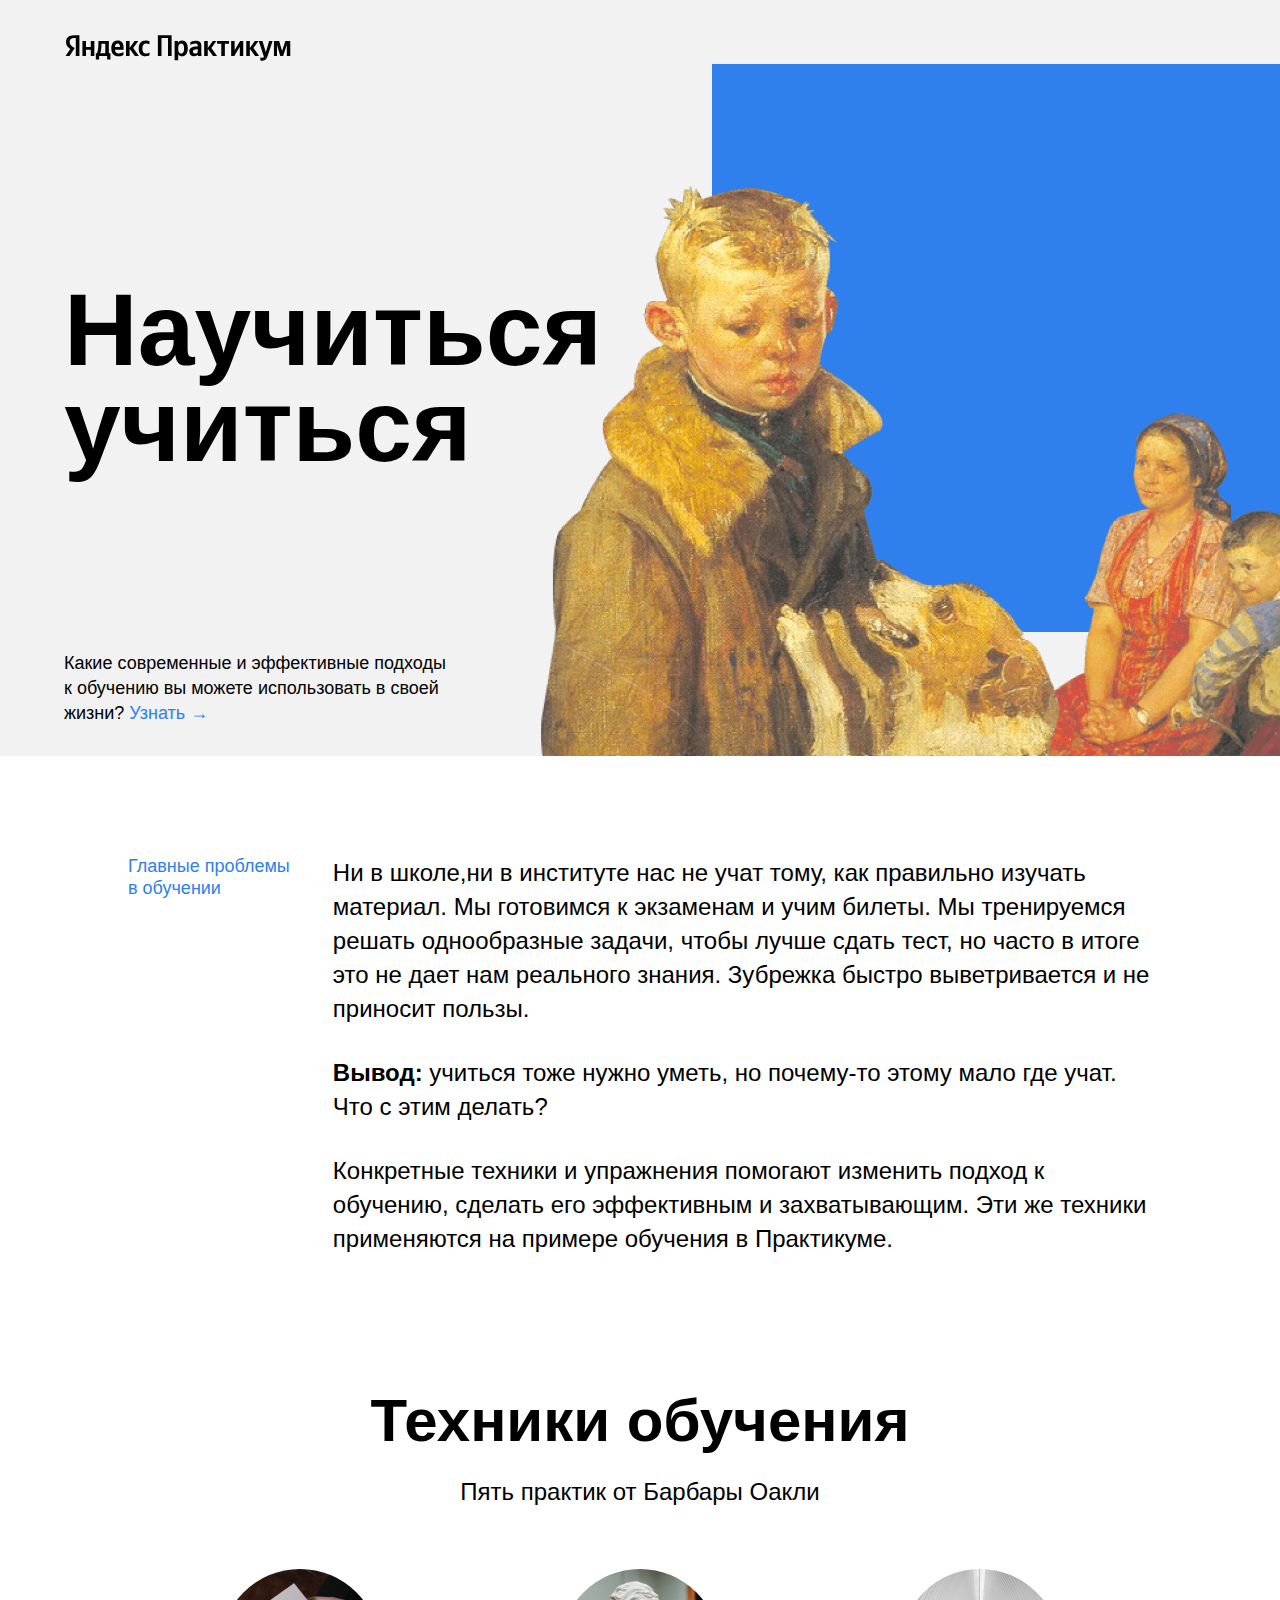
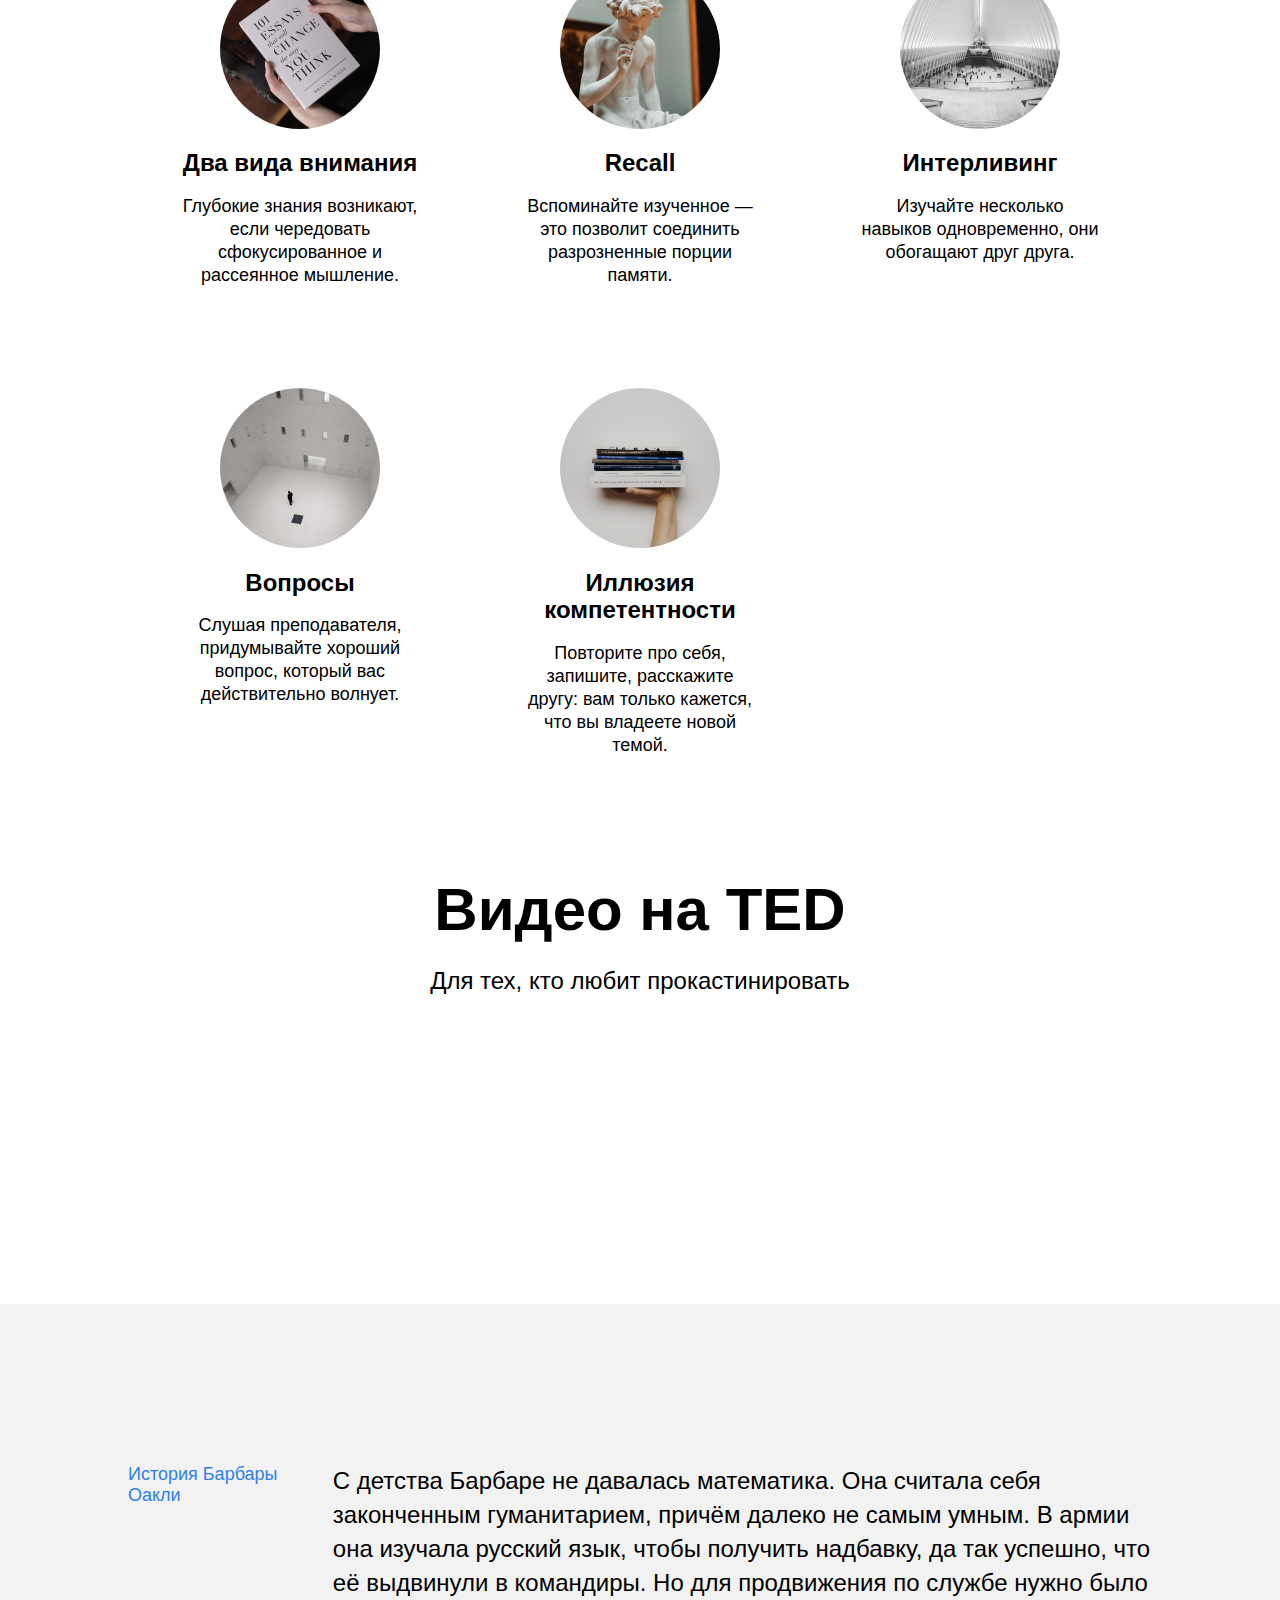
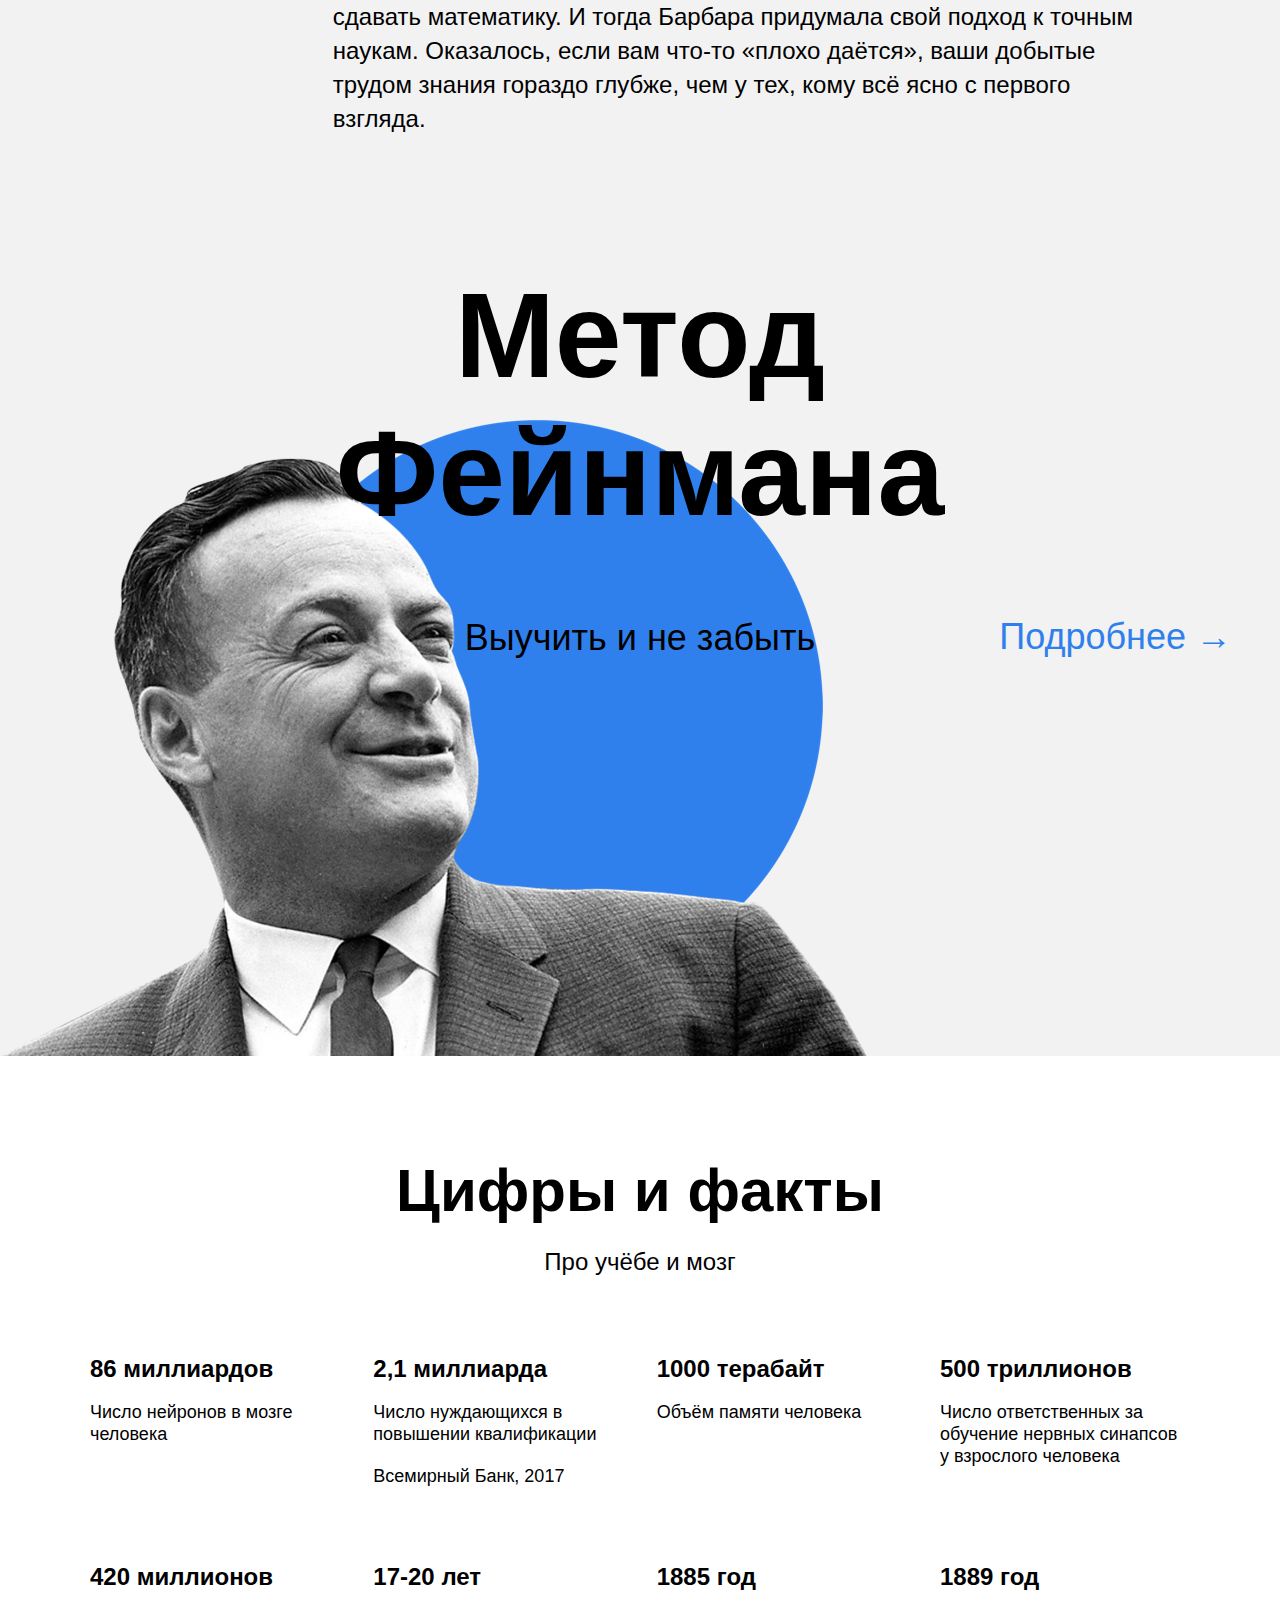
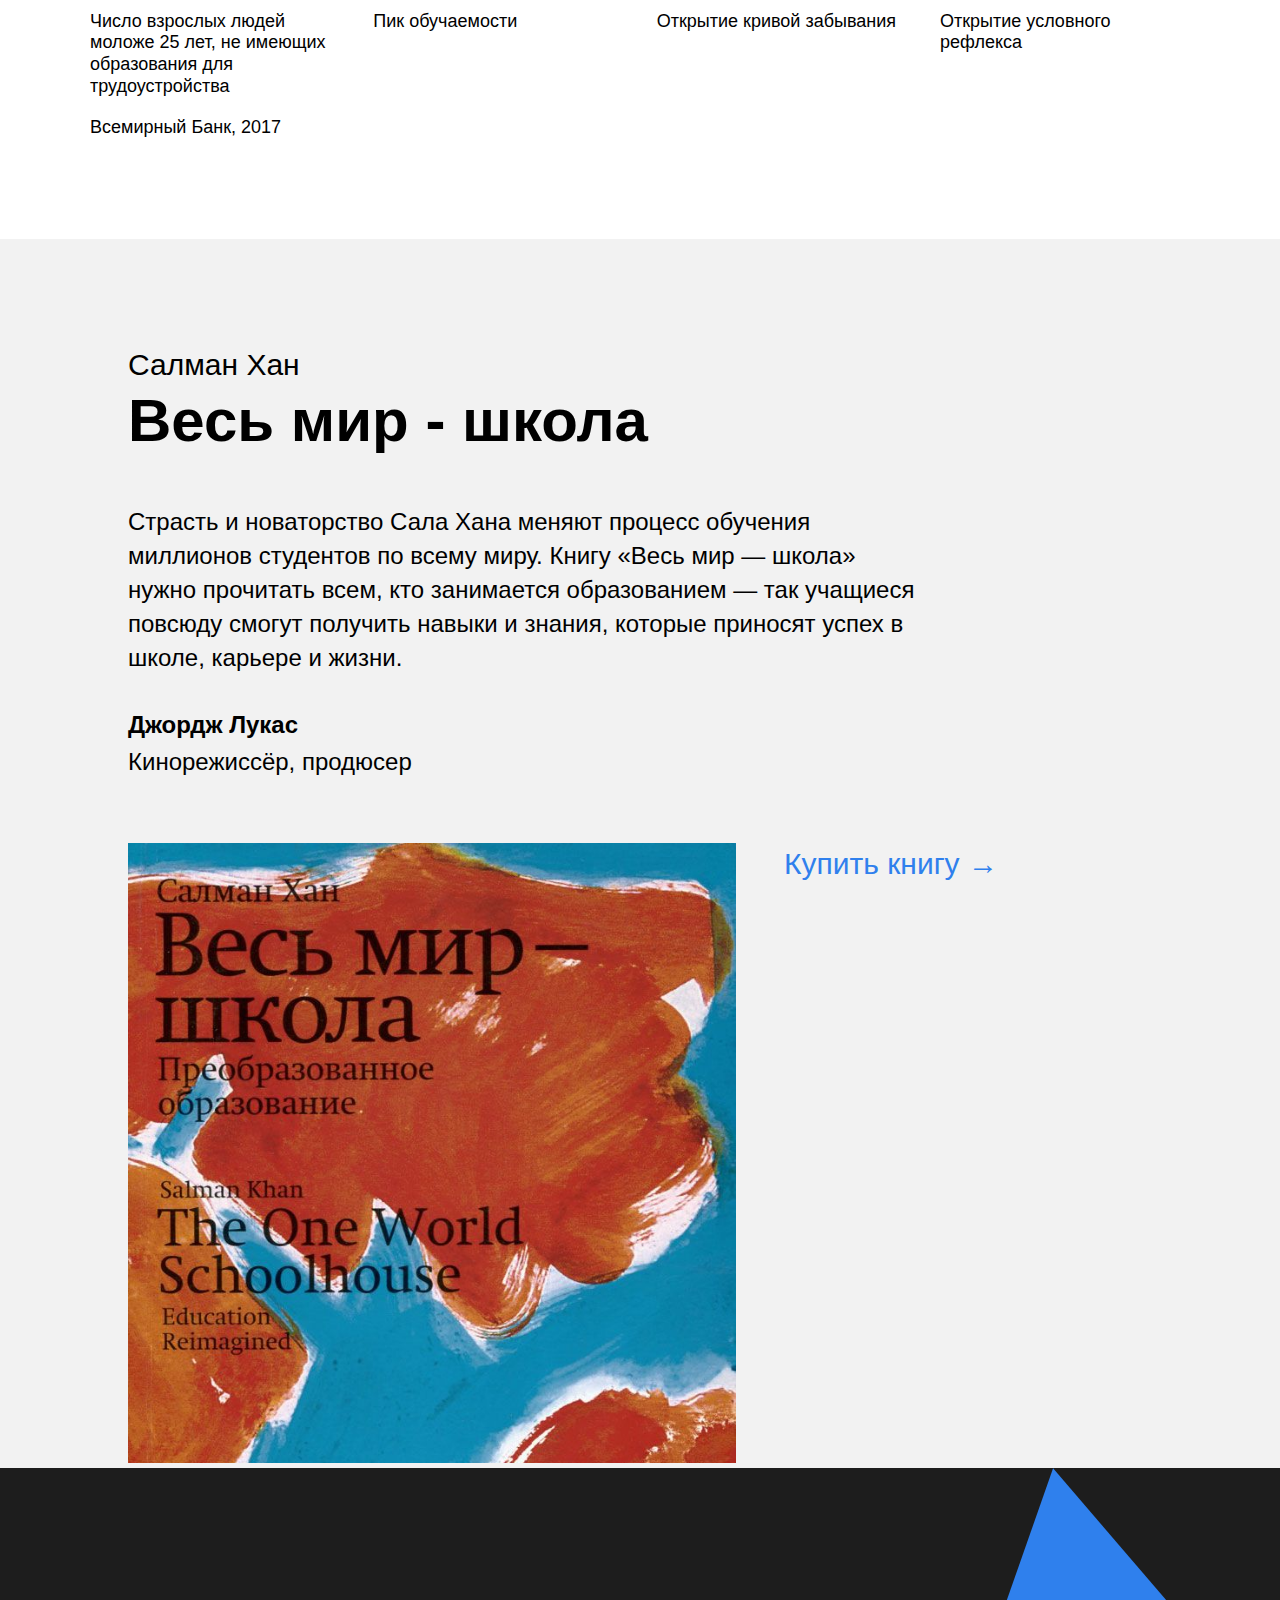
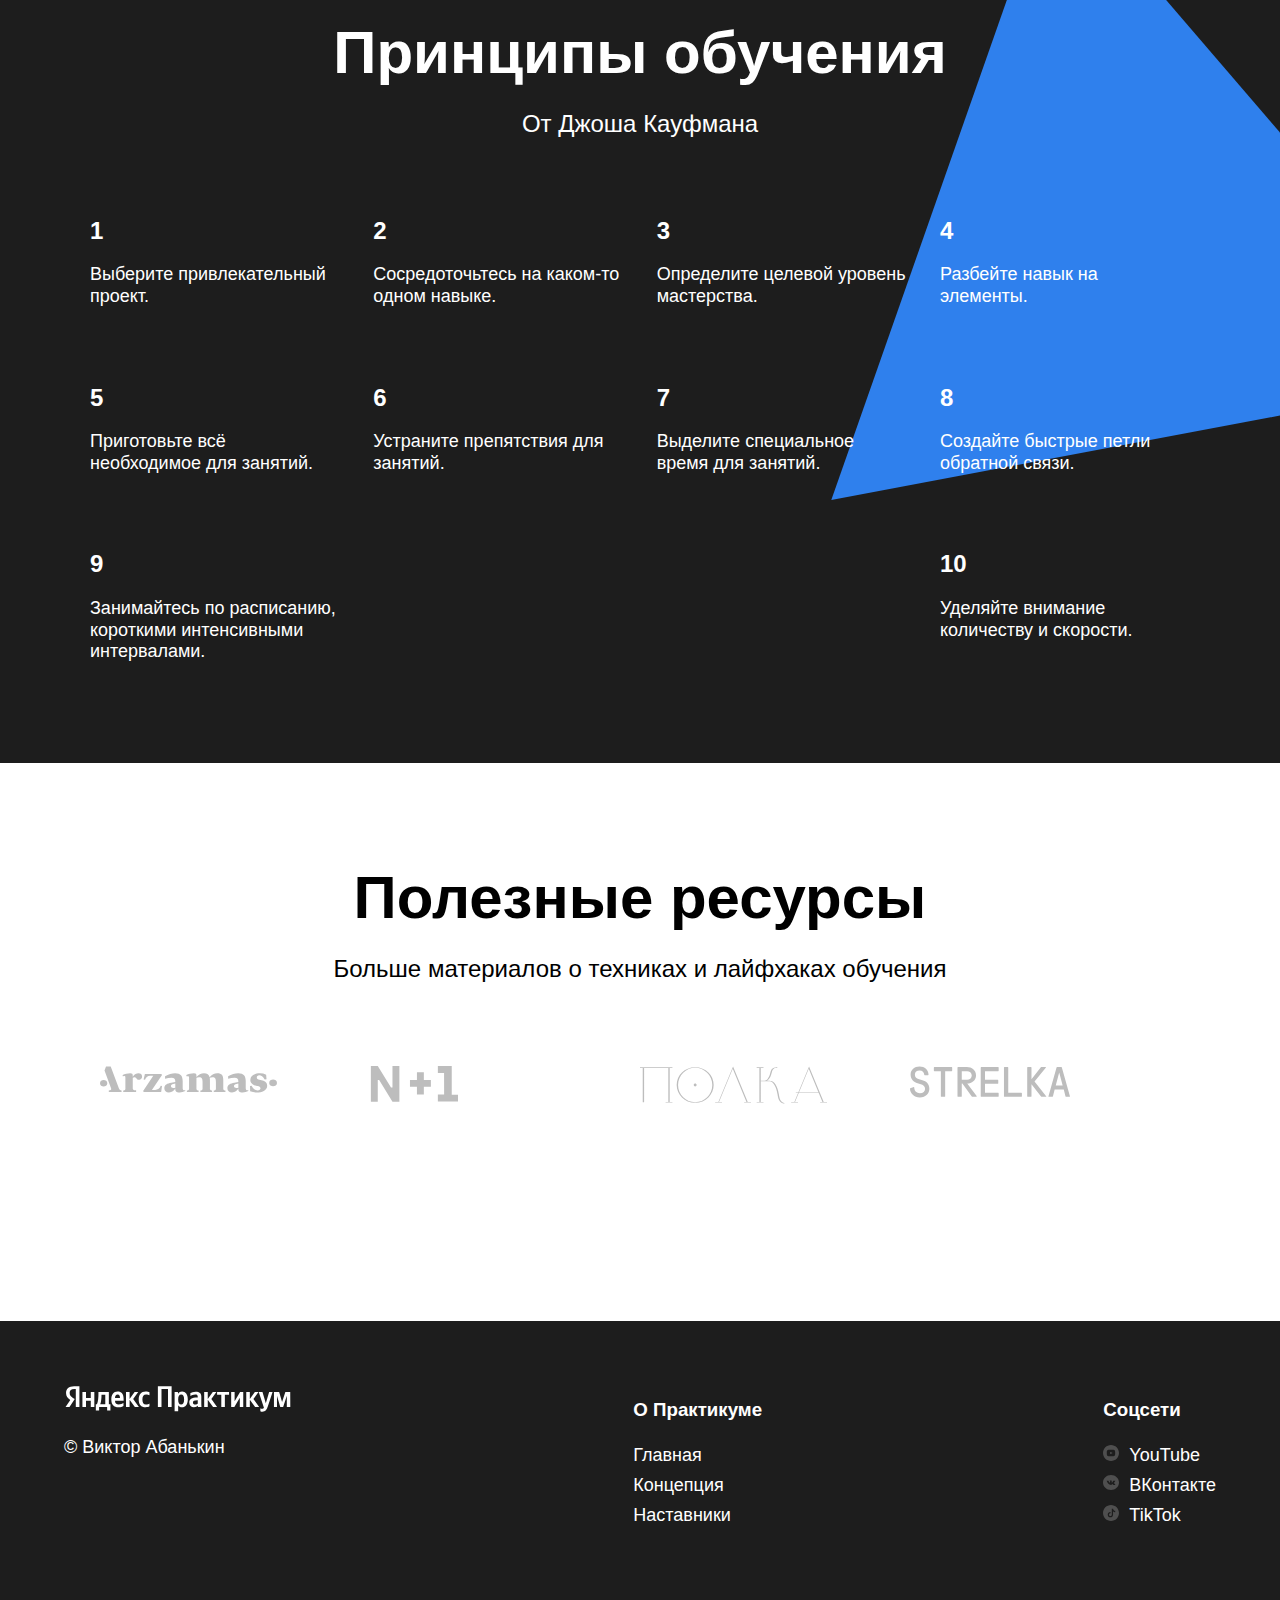
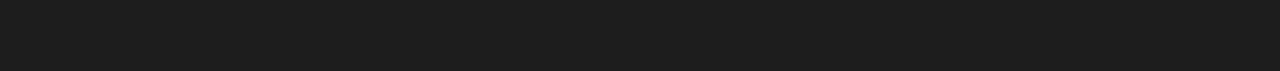
==== commit 957ec9f3: "fix" ====
--- a/index.html
+++ b/index.html
@@ -108,7 +108,7 @@
         <div class="feynman__subtitle">
           <p>Выучить и не забыть</p>         
         </div>
-        <a href="#" class="feynman__link">Подробнее →</a>
+        <a href="#" class="feynman__link header__link">Подробнее →</a>
         <div class="feynman__image">
         </div>
       </section>
@@ -137,9 +137,8 @@
           </div>
           <div class="table-cell">
             <h1 class="table-heading">420 миллионов</h1>
-            <p class="table-text">Число взрослых людей моложе 25 лет, не имеющих образования для трудоустройства
-            <p class="table-text">Всемирный Банк, 2017</p>
-            </p>
+            <p class="table-text">Число взрослых людей моложе 25 лет, не имеющих образования для трудоустройства</p>
+            <p class="table-text">Всемирный Банк, 2017</p>         
           </div>
           <div class="table-cell">
             <h1 class="table-heading">17-20 лет</h1>
@@ -243,15 +242,15 @@
     <footer class="footer">
       <div class="footer__columns">
         <div class="footer__column content-copyright">
-          <img src="./assets/images/logo_place_footer.svg" class="logo logo_place_footer">
+          <img src="./assets/images/logo_place_footer.svg" class="logo logo_place_footer" alt="Логотип в футере">
           <p class="footer__author">© Виктор Абанькин</p>
-        </div>
-        <div class="footer__column content-info">
+         </div>
+         <div class="footer__column content-info">
           <h3 class="footer__column-heading">О Практикуме</h3>
           <ul class="footer__column-links">
-            <li class="footer__column-link">Главная</li>
-            <li class="footer__column-link">Концепция</li>
-            <li class="footer__column-link">Наставники</li>
+            <li class="footer__column-link"><a href="#">Главная</a></li>
+            <li class="footer__column-link"><a href="#">Концепция</a></li>
+            <li class="footer__column-link"><a href="#">Наставники</a></li>
             </ul>
           </div>
           <div class="footer__column content-social">
@@ -263,7 +262,6 @@
               </ul>
           </div>
         </div>
-      </div>
     </footer>
   </div>
 </body>
